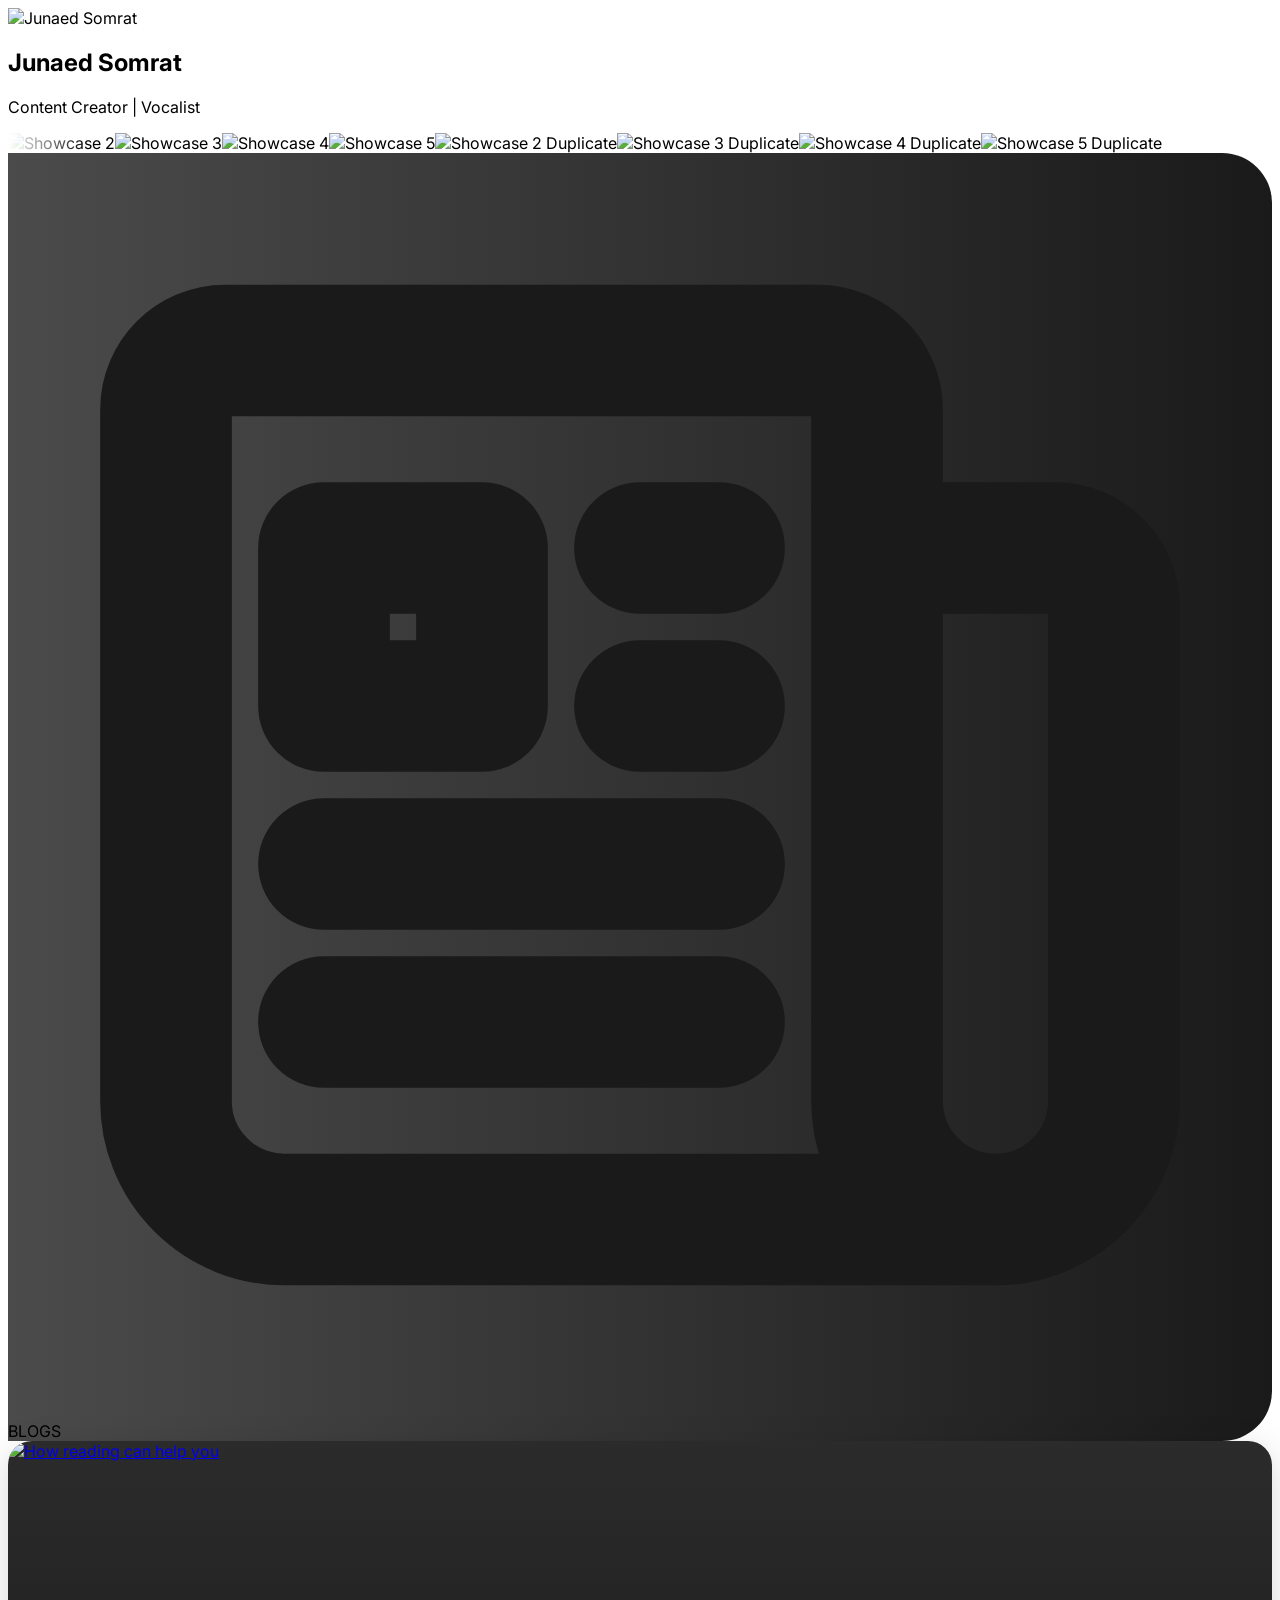
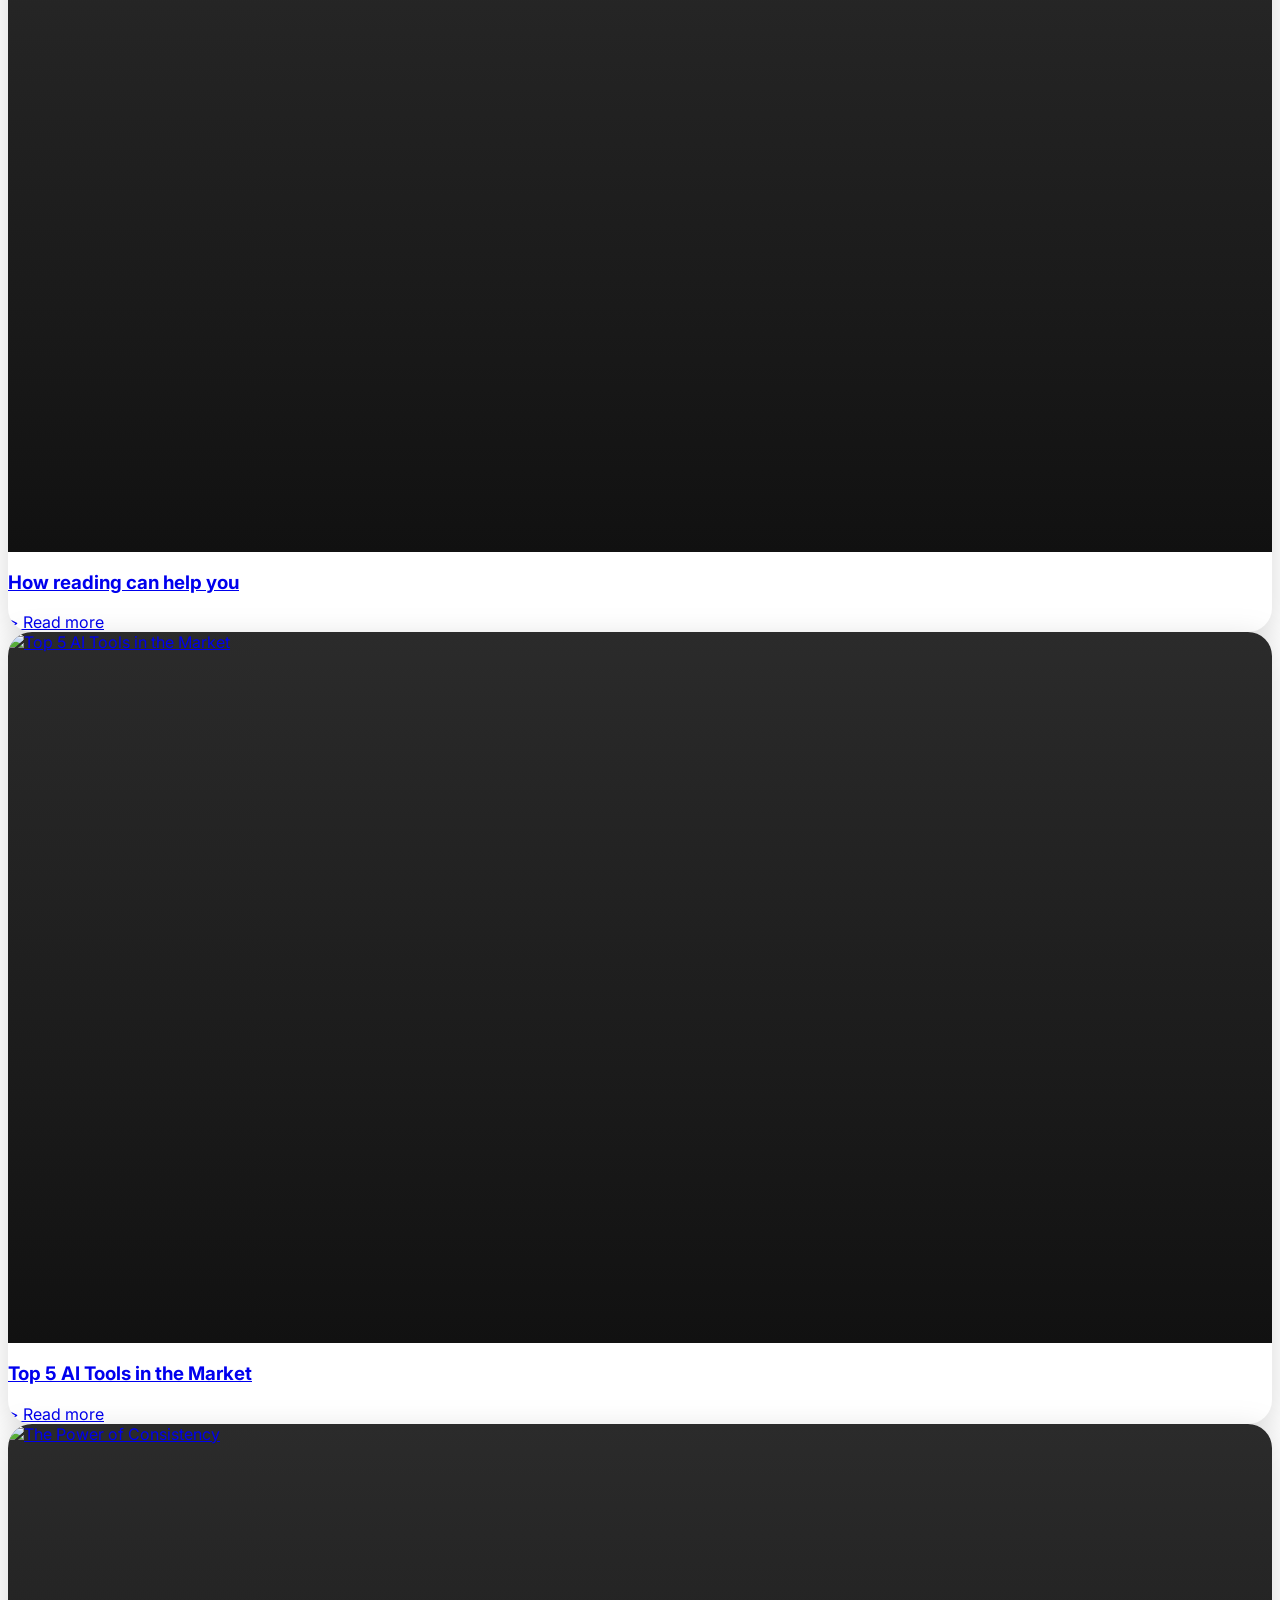
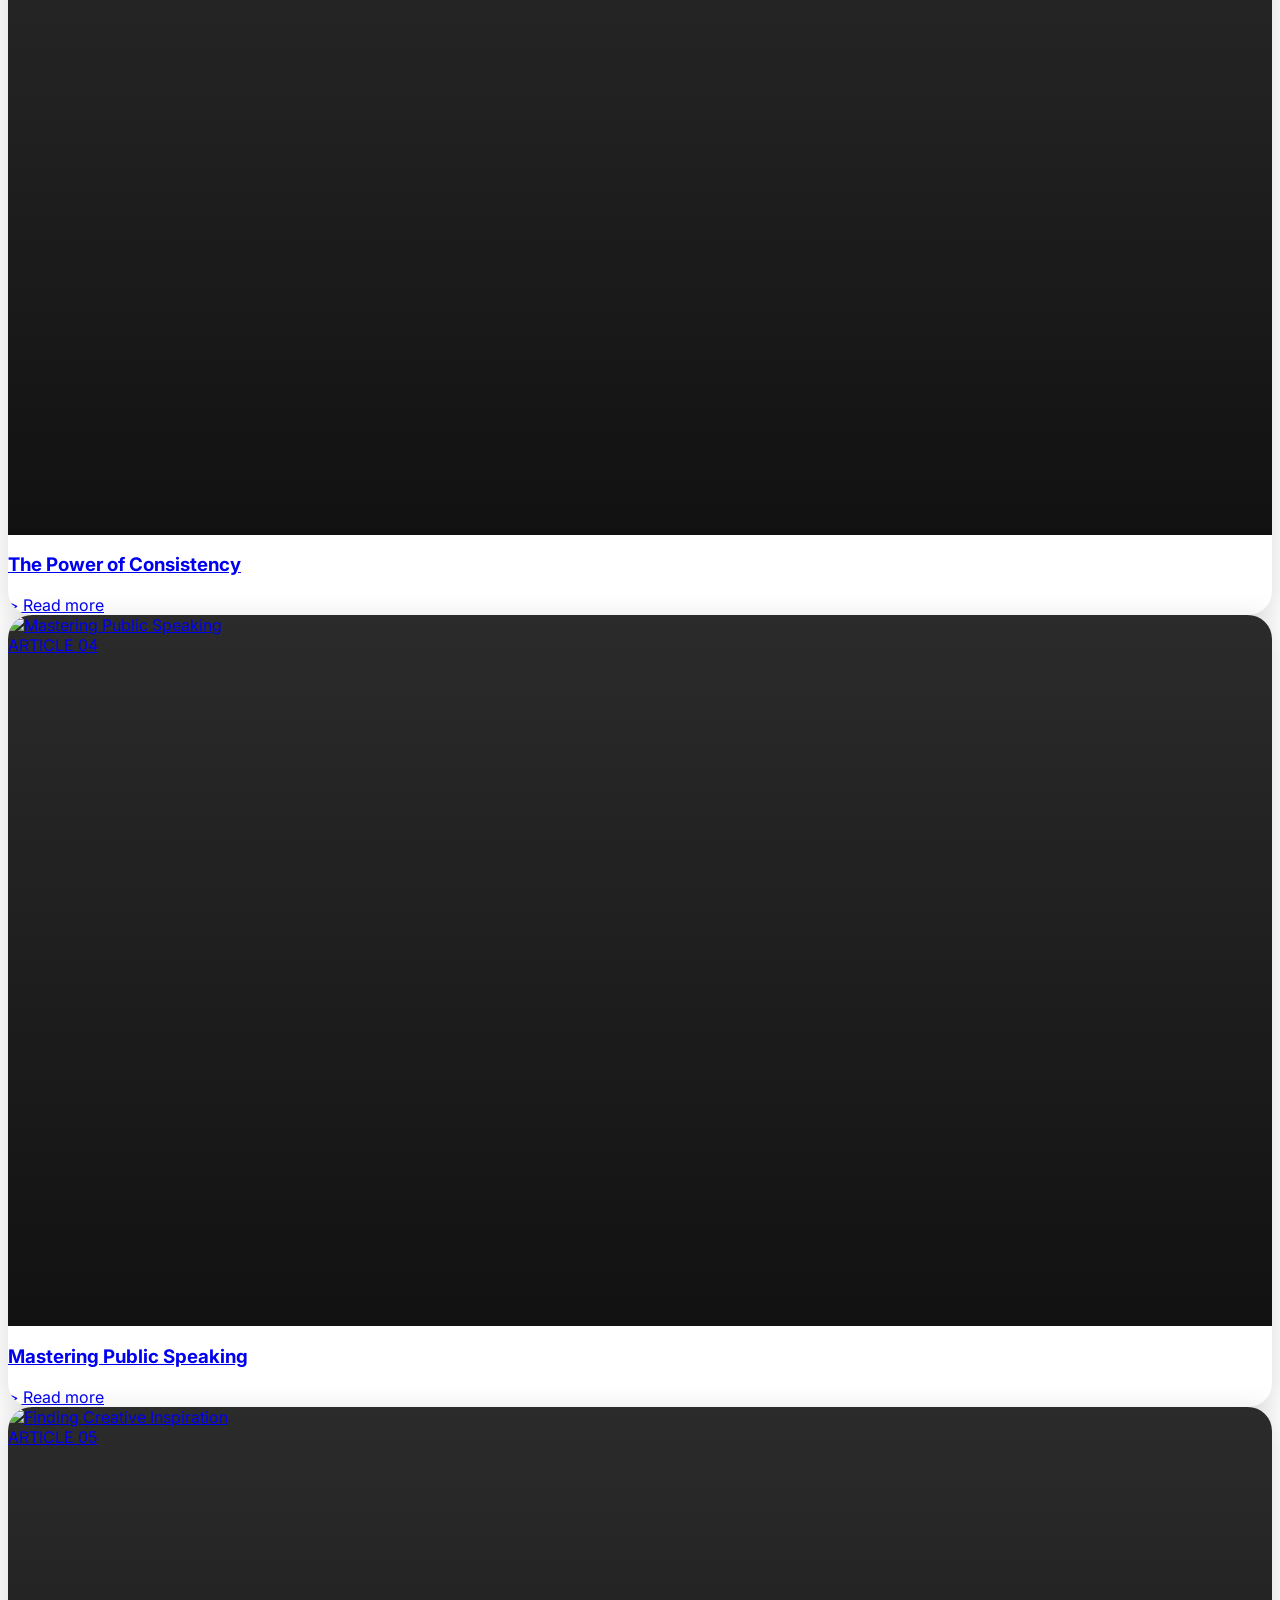
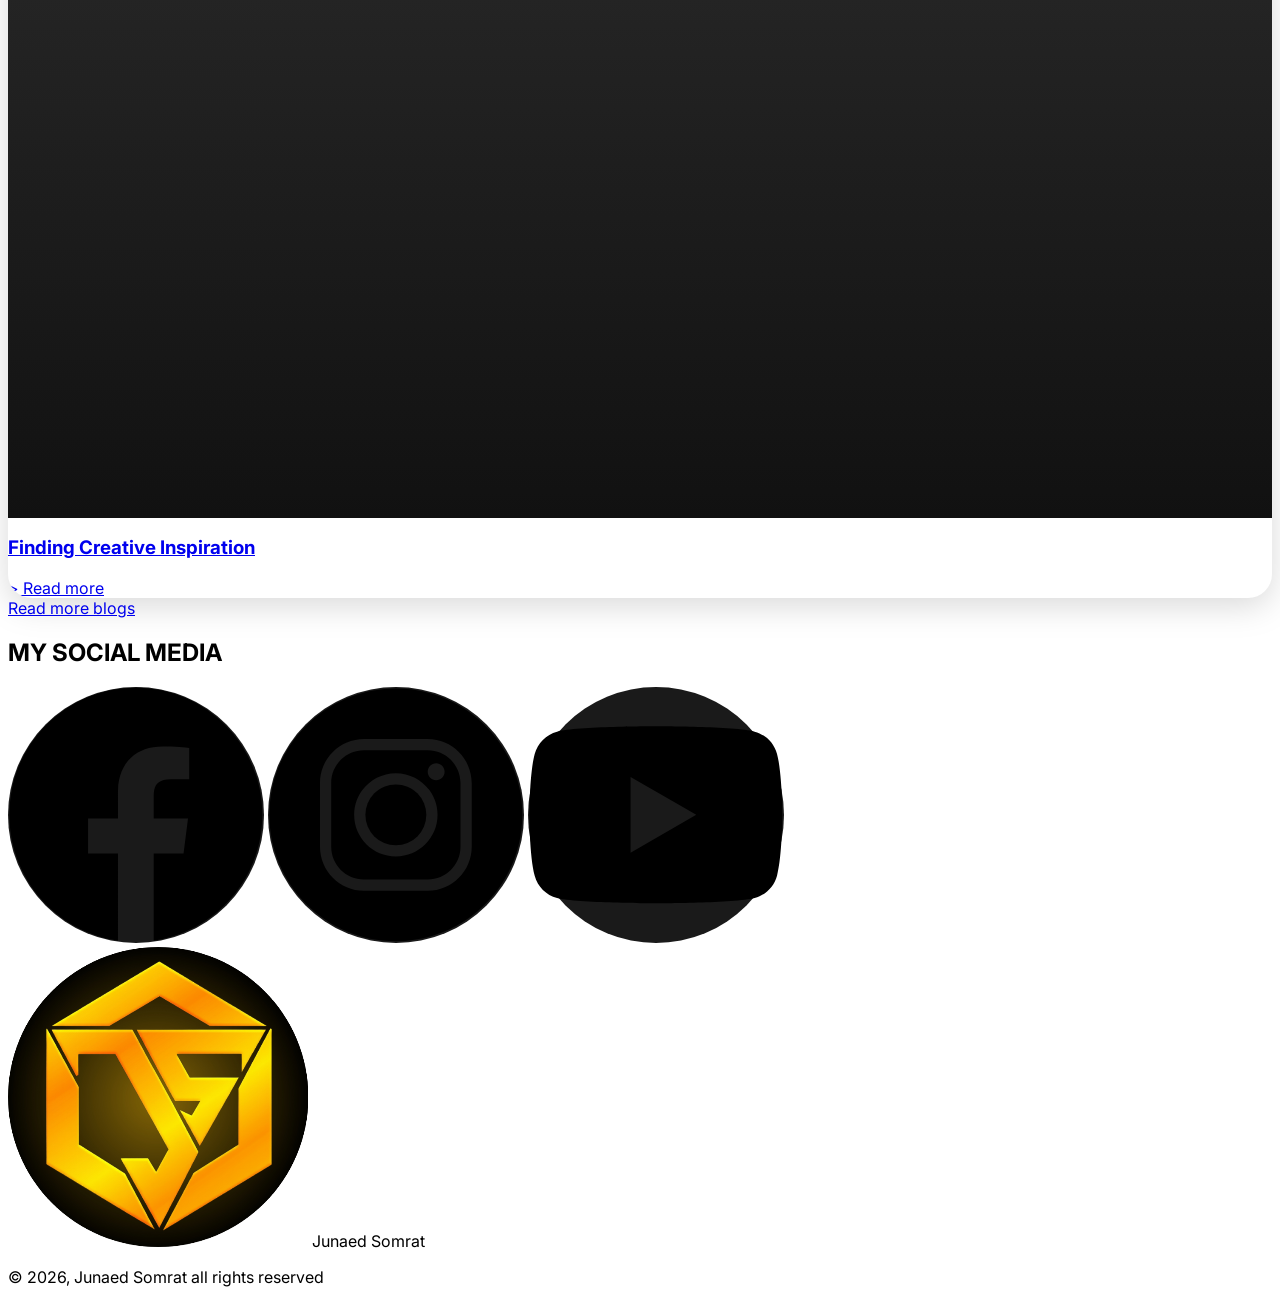
==== index.html @ f5e3a72b "Update index.html" ====
<!DOCTYPE html>
<html lang="en">
<head>
    <meta charset="UTF-8">
    <meta name="viewport" content="width=device-width, initial-scale=1.0">
    
    <!-- SEO and Google Indexing Tags -->
    <title>Junaed Somrat | Content Creator</title>
    <meta name="description" content="Junaed Somrat is a Bangladeshi content creator who creates content and also write books.">
    <meta name="keywords" content="Junaed Somrat, Junaed, Somrat, Content Creator, Vocalist, Bangladeshi Writer, Books, Junaed Somrat Official">
    <meta name="author" content="Junaed Somrat">
    <meta name="robots" content="index, follow">
    <link rel="canonical" href="https://junaedsomrat.github.io/">

    <!-- Open Graph / Facebook -->
    <meta property="og:type" content="website">
    <meta property="og:url" content="https://junaedsomrat.github.io/">
    <meta property="og:title" content="Junaed Somrat | Content Creator">
    <meta property="og:description" content="Official website of Junaed Somrat">
    <meta property="og:image" content="https://junaedsomrat.github.io/assets/image_01.png">

    <!-- Twitter -->
    <meta property="twitter:card" content="summary_large_image">
    <meta property="twitter:url" content="https://junaedsomrat.github.io/">
    <meta property="twitter:title" content="Junaed Somrat | Content Creator">
    <meta property="twitter:description" content="Official website of Junaed Somrat">
    <meta property="twitter:image" content="https://junaedsomrat.github.io/assets/image_01.png">

    <!-- Website Favicon -->
    <link rel="icon" type="image/png" href="https://junaedsomrat.github.io/assets/favicon.png">

    <!-- Google Fonts (Inter) -->
    <link rel="preconnect" href="https://fonts.googleapis.com">
    <link rel="preconnect" href="https://fonts.gstatic.com" crossorigin>
    <link href="https://fonts.googleapis.com/css2?family=Inter:wght@400;500;600;700;800&display=swap" rel="stylesheet">

    <!-- Tailwind CSS for modern structure and layout utilities -->
    <script src="https://cdn.tailwindcss.com"></script>
    
    <script>
        tailwind.config = {
            theme: {
                extend: {
                    fontFamily: {
                        sans: ['Inter', 'sans-serif'],
                    },
                }
            }
        }
    </script>

    <style>
        /* Custom Styles to match exact visual layout */
        body {
            font-family: 'Inter', sans-serif;
            background-color: #ffffff;
            color: #000000;
            overflow-x: hidden;
            -webkit-tap-highlight-color: transparent;
        }

        /* Continuous Horizontal Auto-Scroll (no controls, touch-disabled) */
        .marquee-container {
            position: relative;
            width: 100%;
            overflow: hidden;
            pointer-events: none; /* Prevents interaction, hover, touch, or drag interruption */
        }

        /* Opacity gradient mask on both sides matching image 1 */
        .marquee-container::before,
        .marquee-container::after {
            content: "";
            position: absolute;
            top: 0;
            width: 80px;
            height: 100%;
            z-index: 10;
        }
        .marquee-container::before {
            left: 0;
            background: linear-gradient(to right, rgba(255, 255, 255, 1) 0%, rgba(255, 255, 255, 0) 100%);
        }
        .marquee-container::after {
            right: 0;
            background: linear-gradient(to left, rgba(255, 255, 255, 1) 0%, rgba(255, 255, 255, 0) 100%);
        }

        .marquee-track {
            display: flex;
            width: max-content;
            animation: scrollMarquee 20s linear infinite;
        }

        @keyframes scrollMarquee {
            0% {
                transform: translateX(0);
            }
            100% {
                transform: translateX(-50%);
            }
        }

        /* Specific design match for Blog Headers with black-to-gray horizontal gradient rounded badge */
        .blog-header-badge {
            background: linear-gradient(90deg, #4b4b4b 0%, #1a1a1a 100%);
            border-top-right-radius: 50px;
            border-bottom-right-radius: 50px;
        }

        /* Blog list elements fade-in visual on scroll class */
        .reveal {
            opacity: 0;
            transform: translateY(30px);
            transition: opacity 0.8s ease, transform 0.8s ease;
        }
        .reveal.active {
            opacity: 1;
            transform: translateY(0);
        }

        /* Left slide-in with NO FADE for the blog heading section */
        .slide-left {
            transform: translateX(-150px);
            transition: transform 0.8s cubic-bezier(0.16, 1, 0.3, 1);
        }
        .slide-left.active {
            transform: translateX(0);
        }

        /* Custom Card Drop Shadows to match exactly with Screenshot 2 */
        .blog-card {
            filter: drop-shadow(0px 8px 16px rgba(0, 0, 0, 0.15));
            border-radius: 24px;
            overflow: hidden;
            background-color: #ffffff;
            transition: transform 0.3s ease;
        }
        .blog-card:hover {
            transform: translateY(-4px);
        }

        .blog-thumbnail-wrapper {
            aspect-ratio: 16/9;
            background: linear-gradient(180deg, #2b2b2b 0%, #111111 100%);
            position: relative;
            overflow: hidden;
        }

        /* Social Media Icons Styling as shown in Screenshot 3 */
        .social-btn {
            display: inline-flex;
            align-items: center;
            justify-content: center;
            background-color: #1a1a1a;
            border-radius: 50%;
            transition: transform 0.2s ease, background-color 0.2s ease;
        }
        .social-btn:hover {
            transform: scale(1.08);
            background-color: #000000;
        }
    </style>
</head>
<body class="flex flex-col min-h-screen">

    <!-- Profile and Header Hero Area -->
    <main class="flex-grow">
        <section class="flex flex-col items-center justify-center pt-16 pb-10 text-center px-4">
            <!-- Profile Image (IMAGE 1) -->
            <div class="w-48 h-48 rounded-full overflow-hidden border-0 shadow-lg mb-6 bg-[#000000] flex items-center justify-center">
                <img src="https://raw.githubusercontent.com/junaedsomrat/junaedsomrat.github.io/refs/heads/main/assets/image_1.png" alt="Junaed Somrat" class="w-full h-full object-cover">
            </div>

            <!-- Profile Info -->
            <h1 class="text-4xl font-extrabold tracking-tight text-black mb-1">
                Junaed Somrat
            </h1>
            <p class="text-base text-gray-700 font-medium">
                Content Creator <span class="text-gray-400 mx-1">|</span> Vocalist
            </p>
        </section>

        <!-- Endless Auto-Scrolling Carousel of Showcase Images (IMAGE 2, 3, 4, 5) -->
        <section class="w-full py-8 overflow-hidden">
            <div class="marquee-container">
                <div class="marquee-track space-x-4 pr-4">
                    <!-- Original Set (1:1 aspect ratio square containers with rounded corners) -->
                    <div class="w-44 h-44 rounded-[28px] overflow-hidden flex-shrink-0 bg-neutral-900 shadow-md">
                        <img src="https://junaedsomrat.github.io/assets/image_02.png" alt="Showcase 2" class="w-full h-full object-cover">
                    </div>
                    <div class="w-44 h-44 rounded-[28px] overflow-hidden flex-shrink-0 bg-neutral-900 shadow-md">
                        <img src="https://junaedsomrat.github.io/assets/image_03.png" alt="Showcase 3" class="w-full h-full object-cover">
                    </div>
                    <div class="w-44 h-44 rounded-[28px] overflow-hidden flex-shrink-0 bg-neutral-900 shadow-md">
                        <img src="https://junaedsomrat.github.io/assets/image_04.png" alt="Showcase 4" class="w-full h-full object-cover">
                    </div>
                    <div class="w-44 h-44 rounded-[28px] overflow-hidden flex-shrink-0 bg-neutral-900 shadow-md">
                        <img src="https://junaedsomrat.github.io/assets/image_05.png" alt="Showcase 5" class="w-full h-full object-cover">
                    </div>

                    <!-- Duplicated Set for infinite continuous wrap effect -->
                    <div class="w-44 h-44 rounded-[28px] overflow-hidden flex-shrink-0 bg-neutral-900 shadow-md">
                        <img src="https://junaedsomrat.github.io/assets/image_02.png" alt="Showcase 2 Duplicate" class="w-full h-full object-cover">
                    </div>
                    <div class="w-44 h-44 rounded-[28px] overflow-hidden flex-shrink-0 bg-neutral-900 shadow-md">
                        <img src="https://junaedsomrat.github.io/assets/image_03.png" alt="Showcase 3 Duplicate" class="w-full h-full object-cover">
                    </div>
                    <div class="w-44 h-44 rounded-[28px] overflow-hidden flex-shrink-0 bg-neutral-900 shadow-md">
                        <img src="https://junaedsomrat.github.io/assets/image_04.png" alt="Showcase 4 Duplicate" class="w-full h-full object-cover">
                    </div>
                    <div class="w-44 h-44 rounded-[28px] overflow-hidden flex-shrink-0 bg-neutral-900 shadow-md">
                        <img src="https://junaedsomrat.github.io/assets/image_05.png" alt="Showcase 5 Duplicate" class="w-full h-full object-cover">
                    </div>
                </div>
            </div>
        </section>

        <!-- Blogs Section -->
        <section class="max-w-xl mx-auto px-4 pt-10 pb-16">
            <!-- Blog Title Badge - Sliding in from Left (No Fade) -->
            <div id="blog-header" class="slide-left mb-8 flex items-center justify-start w-full">
                <div class="blog-header-badge pl-6 pr-10 py-3 flex items-center space-x-3 text-white shadow-md">
                    <!-- Icon placeholder in white background matching Screenshot 2 design -->
                    <div class="w-8 h-8 rounded bg-white flex items-center justify-center p-1.5 shadow-inner">
                        <svg xmlns="http://www.w3.org/2000/svg" fill="none" viewBox="0 0 24 24" stroke-width="2.5" stroke="#1a1a1a" class="w-5 h-5">
                            <path stroke-linecap="round" stroke-linejoin="round" d="M12 7.5h1.5m-1.5 3h1.5m-7.5 3h7.5m-7.5 3h7.5m3-9h3.375c.621 0 1.125.504 1.125 1.125V18a2.25 2.25 0 0 1-2.25 2.25M16.5 7.5V18a2.25 2.25 0 0 0 2.25 2.25M16.5 7.5V4.875c0-.621-.504-1.125-1.125-1.125H4.125C3.504 3.75 3 4.254 3 4.875V18a2.25 2.25 0 0 0 2.25 2.25h13.5M6 7.5h3v3H6v-3Z" />
                        </svg>
                    </div>
                    <span class="text-xl font-bold tracking-wider">BLOGS</span>
                </div>
            </div>

            <!-- Blog Post Listings (5 Blogs total loaded, fade-in animation) -->
            <div class="space-y-6">
                <!-- Blog 1 -->
                <article class="reveal blog-card">
                    <a href="/#" class="block group">
                        <div class="blog-thumbnail-wrapper">
                            <img src="https://junaedsomrat.github.io/assets/blog_1.png" alt="How reading can help you" class="w-full h-full object-cover transition-transform duration-500 group-hover:scale-105">
                        </div>
                        <div class="p-5 border-t border-gray-100">
                            <h3 class="text-lg font-bold text-gray-900 group-hover:text-neutral-700 transition-colors mb-1">
                                How reading can help you
                            </h3>
                            <span class="text-sm font-medium text-gray-500 inline-flex items-center">
                                &gt; Read more
                            </span>
                        </div>
                    </a>
                </article>

                <!-- Blog 2 -->
                <article class="reveal blog-card">
                    <a href="/#" class="block group">
                        <div class="blog-thumbnail-wrapper">
                            <img src="https://junaedsomrat.github.io/assets/blog_2.png" alt="Top 5 AI Tools in the Market" class="w-full h-full object-cover transition-transform duration-500 group-hover:scale-105">
                        </div>
                        <div class="p-5 border-t border-gray-100">
                            <h3 class="text-lg font-bold text-gray-900 group-hover:text-neutral-700 transition-colors mb-1">
                                Top 5 AI Tools in the Market
                            </h3>
                            <span class="text-sm font-medium text-gray-500 inline-flex items-center">
                                &gt; Read more
                            </span>
                        </div>
                    </a>
                </article>

                <!-- Blog 3 -->
                <article class="reveal blog-card">
                    <a href="/#" class="block group">
                        <div class="blog-thumbnail-wrapper">
                            <img src="https://junaedsomrat.github.io/assets/blog_3.png" alt="The Power of Consistency" class="w-full h-full object-cover transition-transform duration-500 group-hover:scale-105">
                        </div>
                        <div class="p-5 border-t border-gray-100">
                            <h3 class="text-lg font-bold text-gray-900 group-hover:text-neutral-700 transition-colors mb-1">
                                The Power of Consistency
                            </h3>
                            <span class="text-sm font-medium text-gray-500 inline-flex items-center">
                                &gt; Read more
                            </span>
                        </div>
                    </a>
                </article>

                <!-- Blog 4 -->
                <article class="reveal blog-card">
                    <a href="/#" class="block group">
                        <div class="blog-thumbnail-wrapper flex items-center justify-center bg-zinc-950">
                            <!-- Premium Fallback / Default Blog Image placeholder matching styles -->
                            <img src="https://junaedsomrat.github.io/assets/blog_2.png" alt="Mastering Public Speaking" class="w-full h-full object-cover opacity-60 transition-transform duration-500 group-hover:scale-105">
                            <div class="absolute inset-0 bg-black/40 flex items-center justify-center">
                                <span class="text-white/90 text-sm font-bold tracking-widest px-4 py-2 border border-white/20 rounded">ARTICLE 04</span>
                            </div>
                        </div>
                        <div class="p-5 border-t border-gray-100">
                            <h3 class="text-lg font-bold text-gray-900 group-hover:text-neutral-700 transition-colors mb-1">
                                Mastering Public Speaking
                            </h3>
                            <span class="text-sm font-medium text-gray-500 inline-flex items-center">
                                &gt; Read more
                            </span>
                        </div>
                    </a>
                </article>

                <!-- Blog 5 -->
                <article class="reveal blog-card">
                    <a href="/#" class="block group">
                        <div class="blog-thumbnail-wrapper flex items-center justify-center bg-zinc-950">
                            <!-- Premium Fallback / Default Blog Image placeholder matching styles -->
                            <img src="https://junaedsomrat.github.io/assets/blog_1.png" alt="Finding Creative Inspiration" class="w-full h-full object-cover opacity-60 transition-transform duration-500 group-hover:scale-105">
                            <div class="absolute inset-0 bg-black/40 flex items-center justify-center">
                                <span class="text-white/90 text-sm font-bold tracking-widest px-4 py-2 border border-white/20 rounded">ARTICLE 05</span>
                            </div>
                        </div>
                        <div class="p-5 border-t border-gray-100">
                            <h3 class="text-lg font-bold text-gray-900 group-hover:text-neutral-700 transition-colors mb-1">
                                Finding Creative Inspiration
                            </h3>
                            <span class="text-sm font-medium text-gray-500 inline-flex items-center">
                                &gt; Read more
                            </span>
                        </div>
                    </a>
                </article>
            </div>

            <!-- Read More Blogs Button -->
            <div class="reveal mt-12 flex justify-center">
                <a href="/blogs" class="inline-flex items-center px-8 py-3.5 border border-black text-black font-semibold text-sm tracking-wide rounded-full hover:bg-black hover:text-white transition-all duration-300 transform active:scale-95 shadow-sm">
                    Read more blogs
                </a>
            </div>
        </section>

        <!-- Social Media Section (As Layout in Screenshot 3) -->
        <section class="reveal max-w-xl mx-auto px-4 pt-4 pb-20 text-center">
            <h2 class="text-xl font-extrabold tracking-widest text-black mb-10">
                MY SOCIAL MEDIA
            </h2>
            
            <!-- Unique offset bubble arrangement matching Screenshot 3 styling -->
            <div class="relative w-72 h-72 mx-auto flex items-center justify-center mb-6">
                <!-- Facebook Icon Bubble (Largest, top right) -->
                <a href="https://m.facebook.com/JunaedSomrat" target="_blank" rel="noopener" class="social-btn w-32 h-32 absolute top-0 right-2 shadow-lg" aria-label="Facebook">
                    <img src="https://junaedsomrat.github.io/assets/facebook.svg" alt="Facebook" class="w-14 h-14 filter invert" onerror="this.style.display='none'; this.nextElementSibling.style.display='block';">
                    <!-- Backup SVG Icon -->
                    <svg class="hidden w-14 h-14 fill-white" viewBox="0 0 24 24"><path d="M9 8H7v3h2v9h3v-9h2.72l.41-3H12V6.44C12 5.59 12.23 5 13.43 5H15V2h-2.58C10.14 2 8.5 3.32 8.5 5.89V8H7v3h1.5v9h3v-9h2.72l.41-3H12V6.44C12 5.59 12.23 5 13.43 5H15V2h-2.58C10.14 2 8.5 3.32 8.5 5.89V8H9z"/></svg>
                </a>

                <!-- Instagram Icon Bubble (Medium, left middle) -->
                <a href="https://m.instagram.com/Junaed_Somrat" target="_blank" rel="noopener" class="social-btn w-24 h-24 absolute left-0 top-16 shadow-lg" aria-label="Instagram">
                    <img src="https://junaedsomrat.github.io/assets/instagram.svg" alt="Instagram" class="w-10 h-10 filter invert" onerror="this.style.display='none'; this.nextElementSibling.style.display='block';">
                    <!-- Backup SVG Icon -->
                    <svg class="hidden w-10 h-10 stroke-white fill-none stroke-[1.5]" viewBox="0 0 24 24" stroke-linecap="round" stroke-linejoin="round"><rect x="2" y="2" width="20" height="20" rx="5" ry="5"></rect><path d="M16 11.37A4 4 0 1 1 12.63 8 4 4 0 0 1 16 11.37z"></path><line x1="17.5" y1="6.5" x2="17.51" y2="6.5"></line></svg>
                </a>

                <!-- YouTube Icon Bubble (Small, bottom middle) -->
                <a href="https://m.youtube.com/@JunaedSomrat" target="_blank" rel="noopener" class="social-btn w-20 h-20 absolute bottom-0 left-1/3 -ml-4 shadow-lg" aria-label="YouTube">
                    <img src="https://junaedsomrat.github.io/assets/youtube.svg" alt="YouTube" class="w-9 h-9 filter invert" onerror="this.style.display='none'; this.nextElementSibling.style.display='block';">
                    <!-- Backup SVG Icon -->
                    <svg class="hidden w-9 h-9 fill-white" viewBox="0 0 24 24"><path d="M23.498 6.163a3.003 3.003 0 0 0-2.11-2.11C19.517 3.545 12 3.545 12 3.545s-7.517 0-9.388.507a3.003 3.003 0 0 0-2.11 2.11C0 8.033 0 12 0 12s0 3.967.502 5.837a3.003 3.003 0 0 0 2.11 2.11c1.871.507 9.388.507 9.388.507s7.517 0 9.388-.507a3.003 3.003 0 0 0 2.11-2.11C24 15.967 24 12 24 12s0-3.967-.502-5.837zM9.545 15.568V8.432L15.818 12l-6.273 3.568z"/></svg>
                </a>
            </div>
        </section>
    </main>

    <!-- Footer Area (Design matching footer layout of Screenshot 3) -->
    <footer class="bg-[#f0f0f0] border-t border-gray-200 py-12 px-6 w-full">
        <div class="max-w-xl mx-auto flex flex-col items-start justify-center">
            <!-- Footer Favicon & Branding Logo Wrapper -->
            <div class="flex items-center space-x-3 mb-3">
                <img src="https://junaedsomrat.github.io/assets/favicon_footer.png" alt="Footer Logo" class="w-8 h-8 object-contain" onerror="this.src='https://junaedsomrat.github.io/assets/favicon.png'">
                <span class="text-xl font-bold tracking-tight text-black">Junaed Somrat</span>
            </div>
            
            <!-- Copyright Dynamic Statement (Automatic year generator) -->
            <p class="text-xs text-gray-500 font-medium">
                &copy; <span id="current-year">2026</span>, Junaed Somrat all rights reserved
            </p>
        </div>
    </footer>

    <!-- JavaScript for Animations and Copyright Year Updating -->
    <script>
        // Automatic Year Updater
        document.addEventListener("DOMContentLoaded", function() {
            const currentYear = new Date().getFullYear();
            const yearElement = document.getElementById("current-year");
            if (yearElement) {
                yearElement.textContent = currentYear;
            }

            // Scroll animations handler
            const reveals = document.querySelectorAll('.reveal');
            const blogHeader = document.getElementById('blog-header');

            function handleScrollAnimations() {
                const windowHeight = window.innerHeight;

                // Animate individual components
                reveals.forEach(reveal => {
                    const elementTop = reveal.getBoundingClientRect().top;
                    const elementVisible = 100; // Trigger threshold in px
                    if (elementTop < windowHeight - elementVisible) {
                        reveal.classList.add('active');
                    }
                });

                // Blog Badge left animation handler (without fade)
                if (blogHeader) {
                    const headerTop = blogHeader.getBoundingClientRect().top;
                    if (headerTop < windowHeight - 50) {
                        blogHeader.classList.add('active');
                    }
                }
            }

            // Attach scroll event and trigger immediately on load
            window.addEventListener('scroll', handleScrollAnimations);
            handleScrollAnimations(); // Trigger initial execution for elements already on screen
        });
    </script>
</body>
</html>
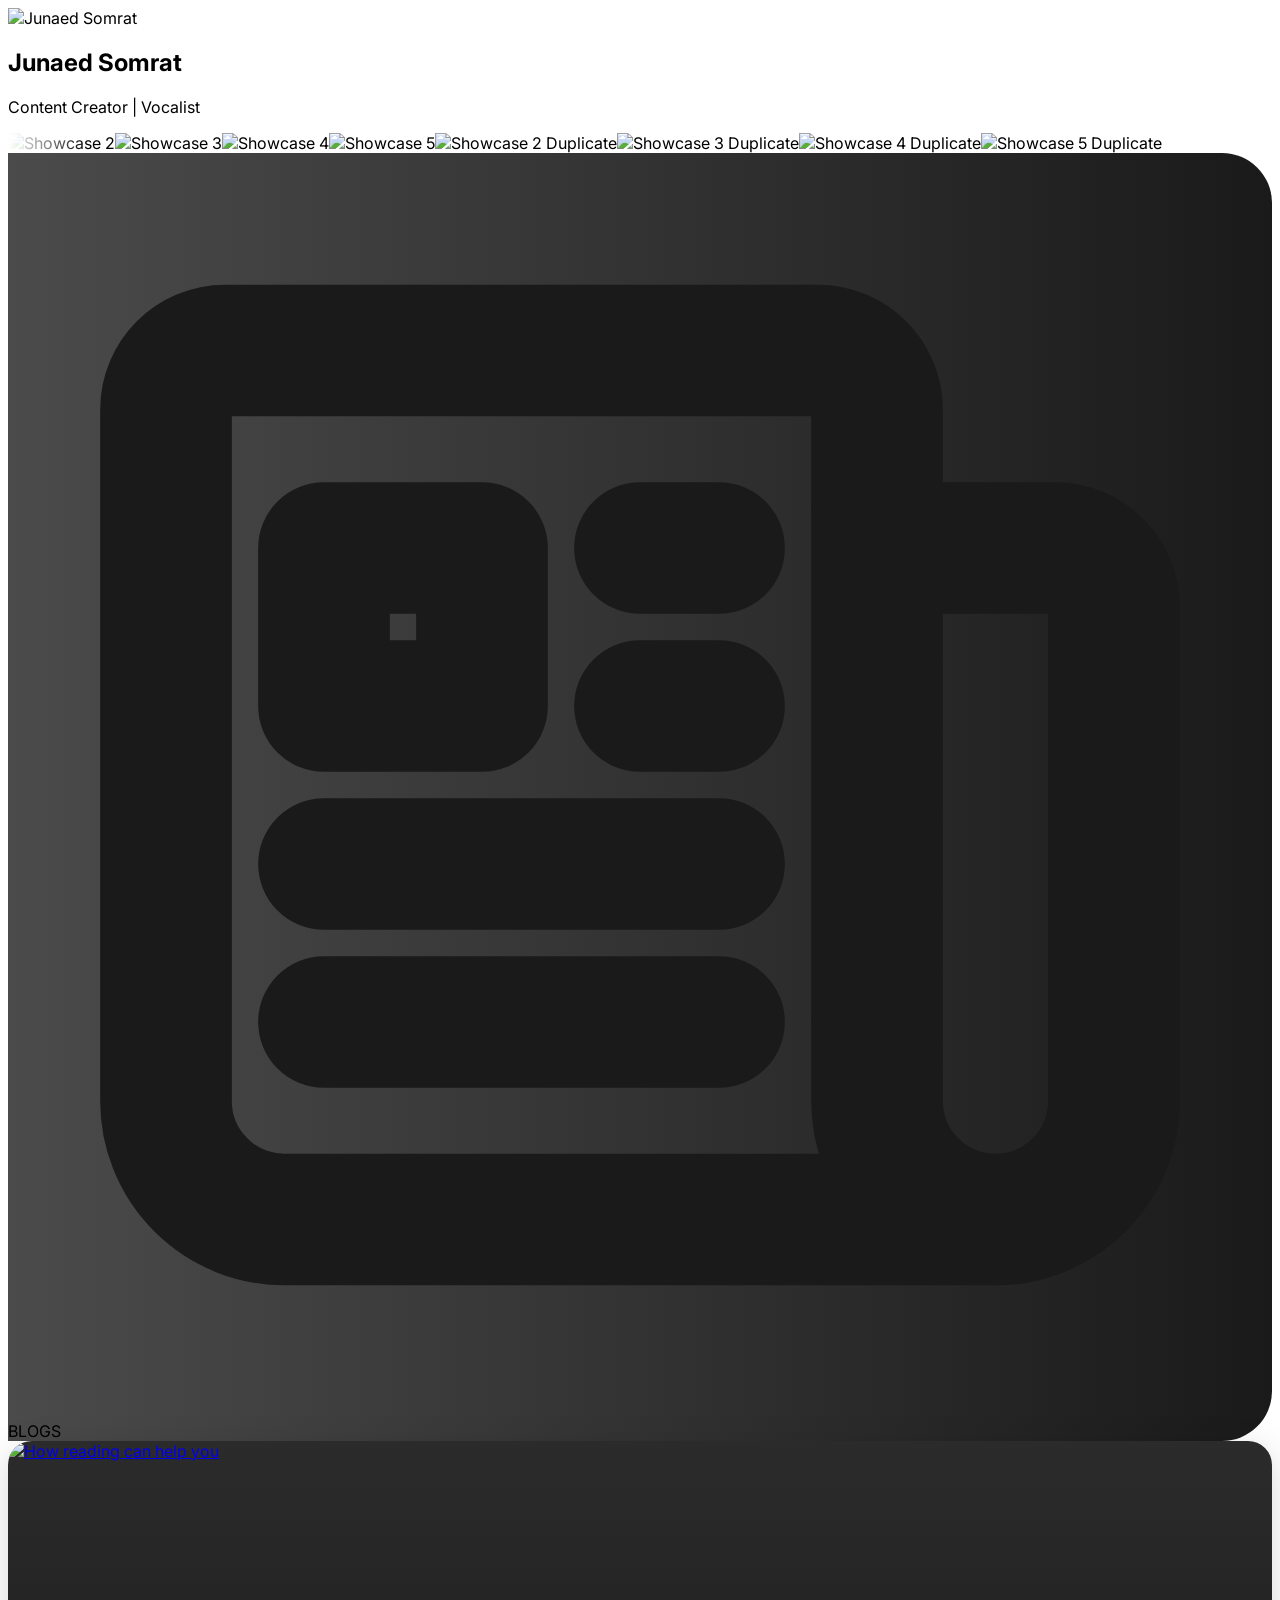
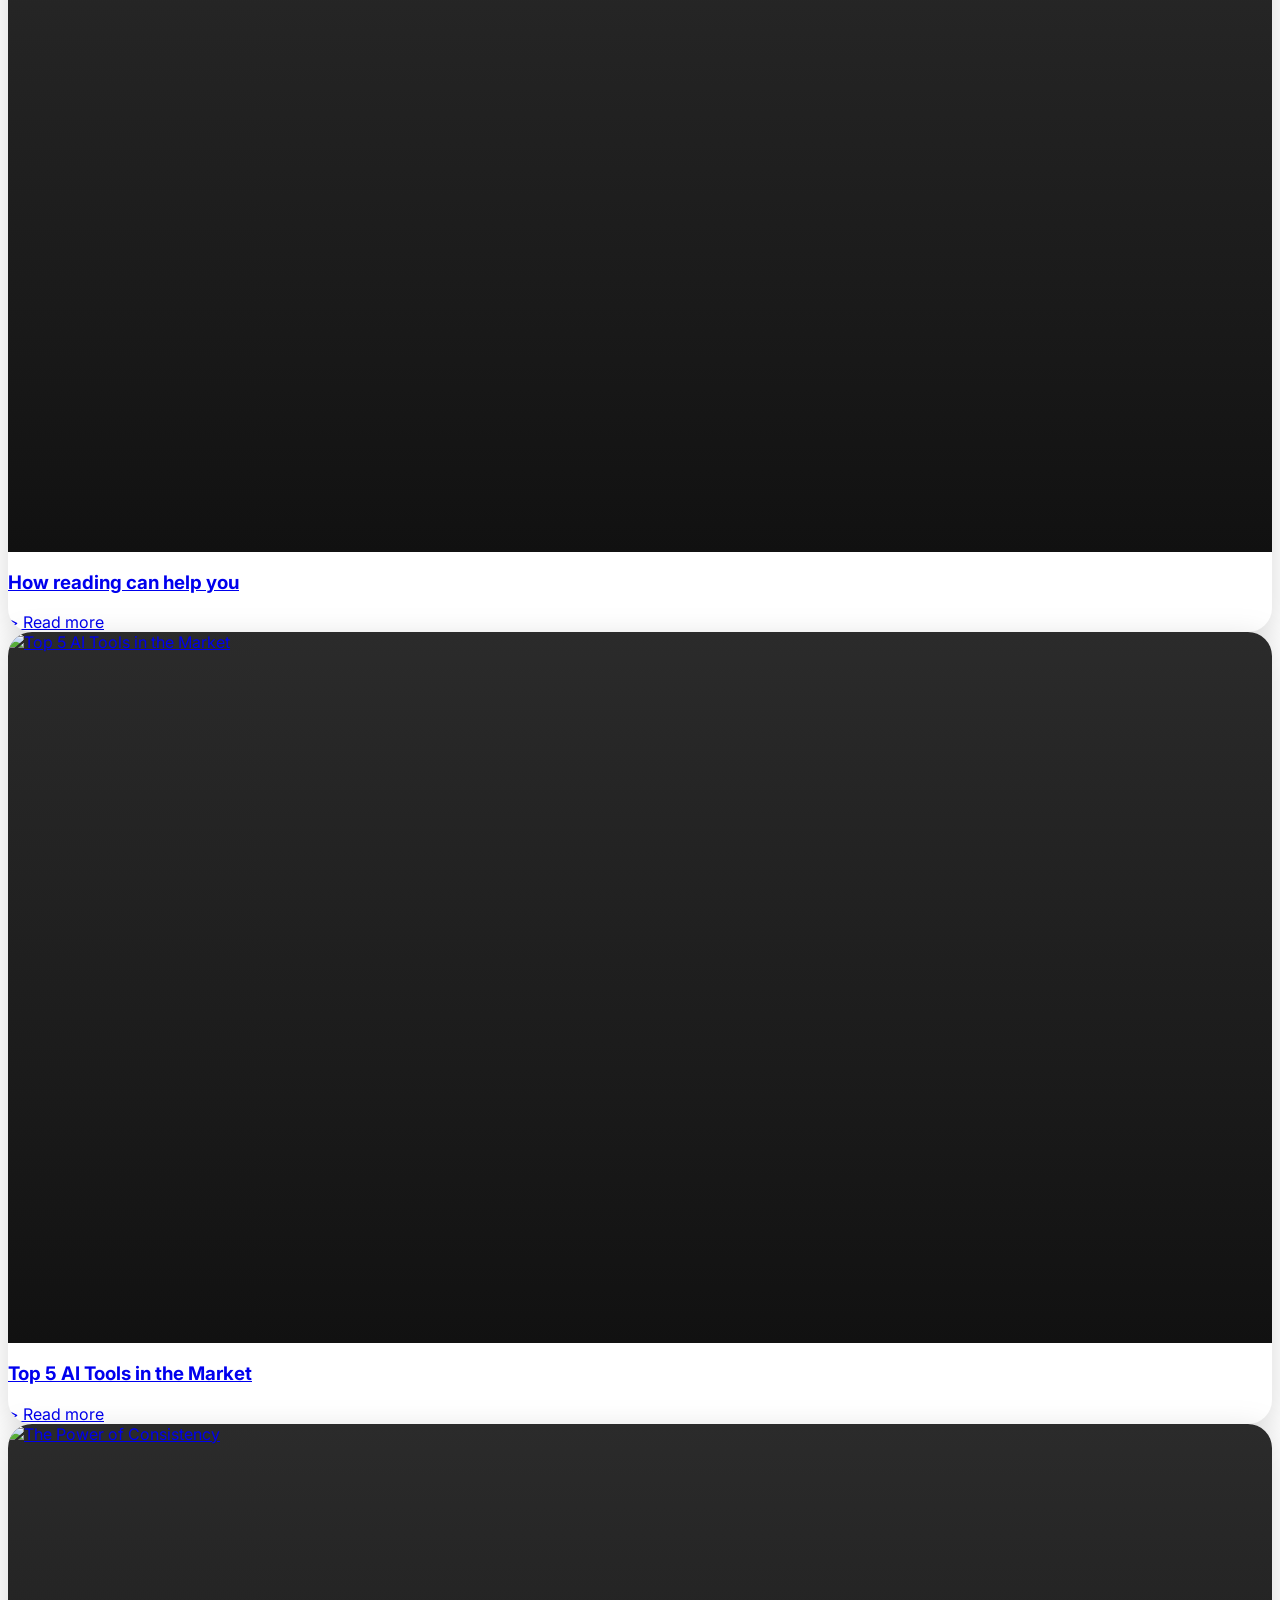
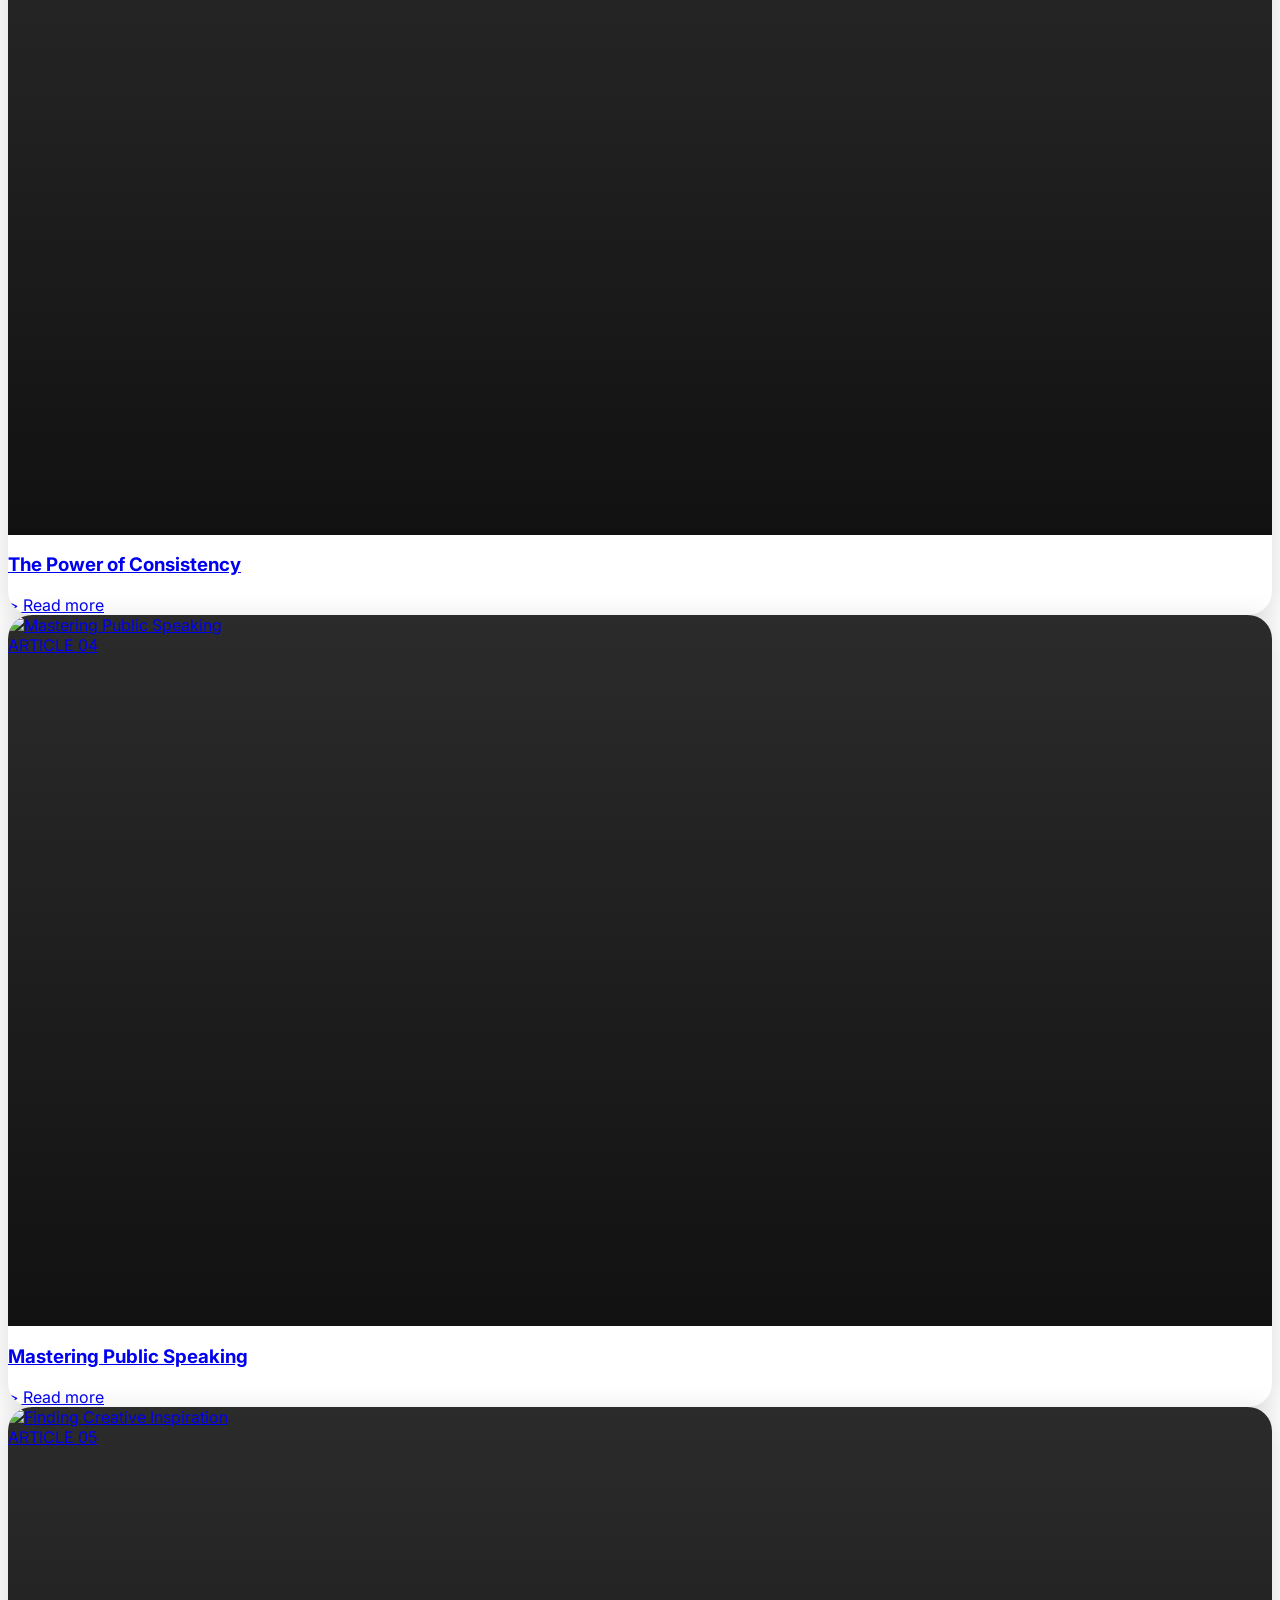
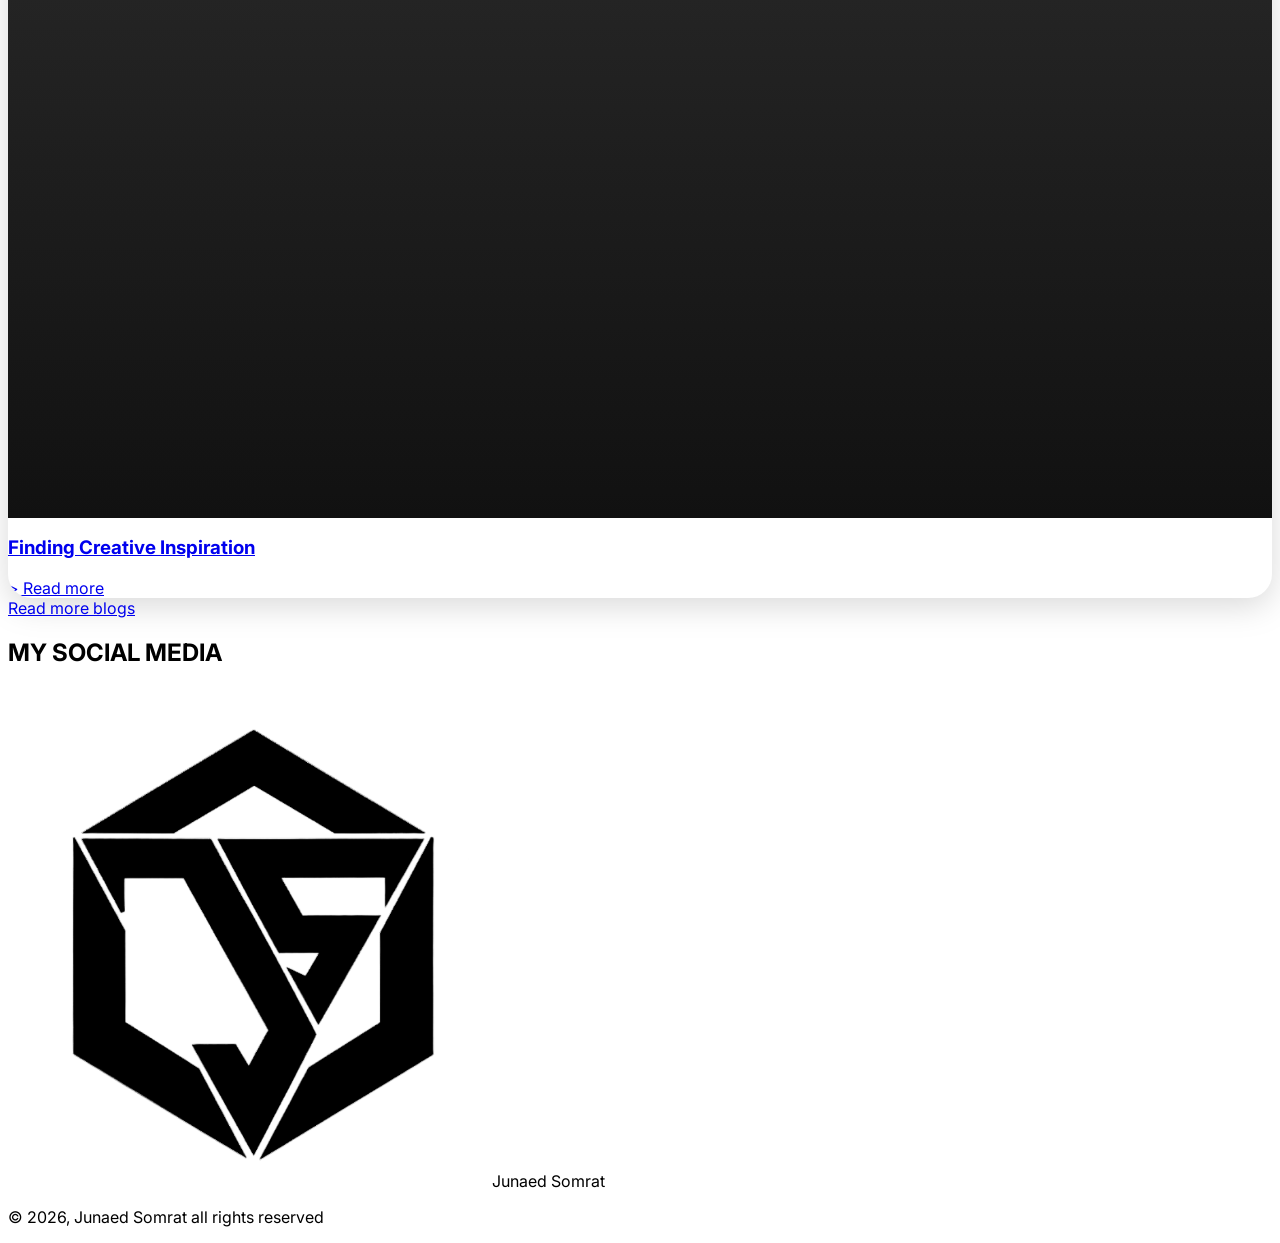
==== commit 1de1752a: "Add Google site verification meta tag" ====
--- a/index.html
+++ b/index.html
@@ -11,7 +11,7 @@
     <meta name="author" content="Junaed Somrat">
     <meta name="robots" content="index, follow">
     <link rel="canonical" href="https://junaedsomrat.github.io/">
-
+    <meta name="google-site-verification" content="H_rIJDUtDtSYCQ1I2PVT_ftE_WeaCxBWC3lVT_-0hZI" />
     <!-- Open Graph / Facebook -->
     <meta property="og:type" content="website">
     <meta property="og:url" content="https://junaedsomrat.github.io/">
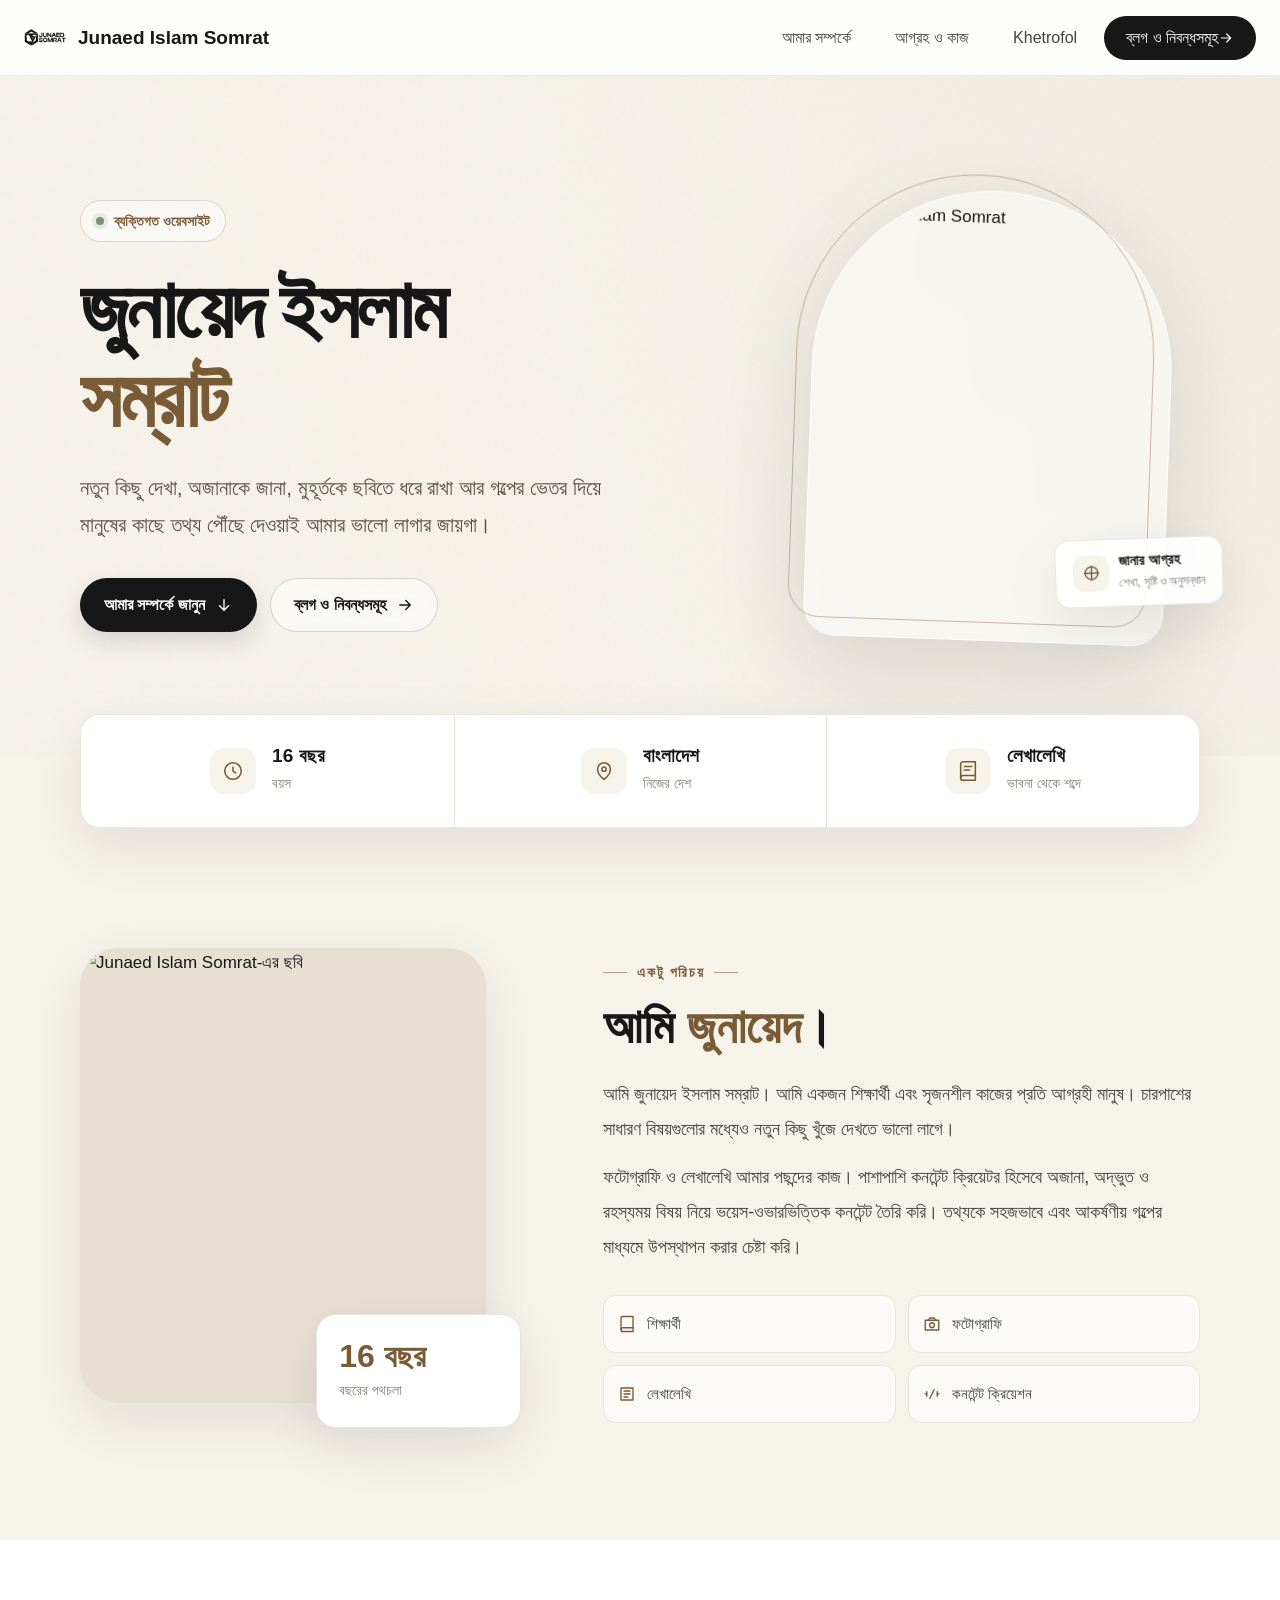
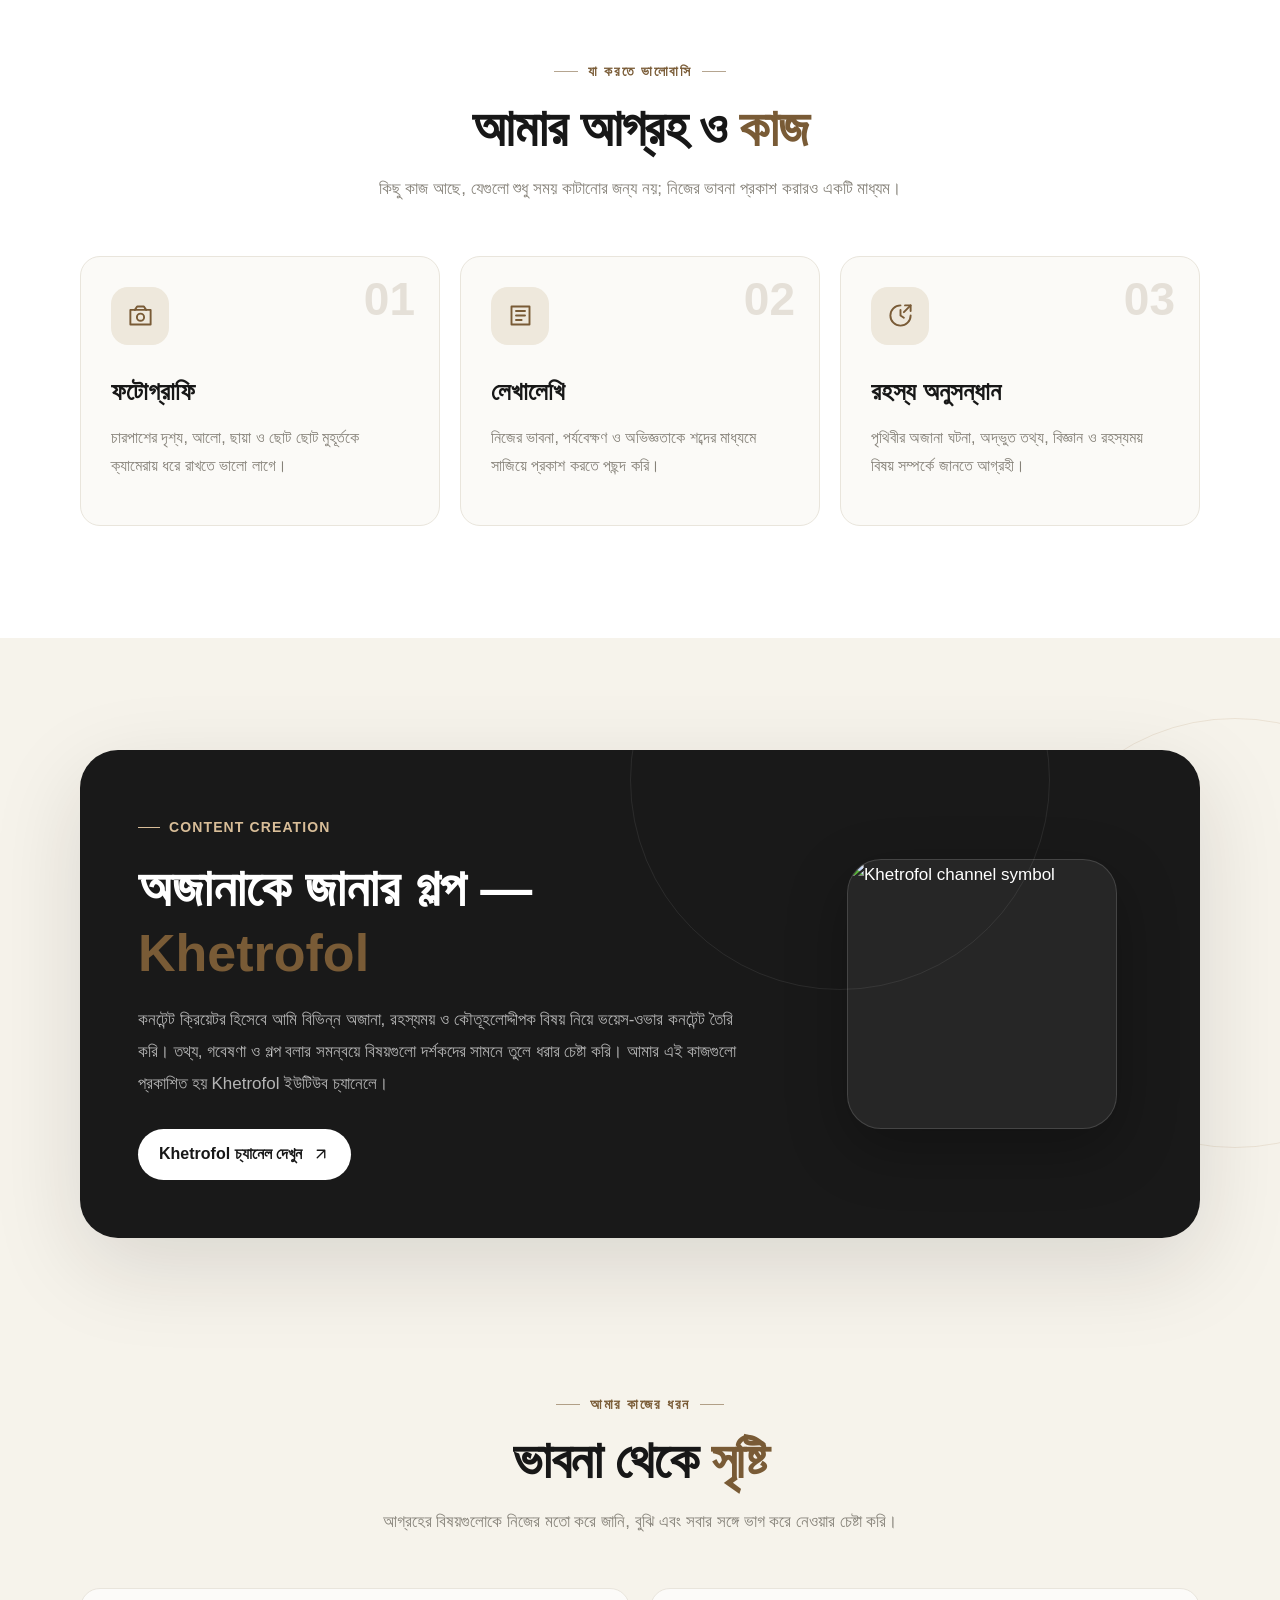
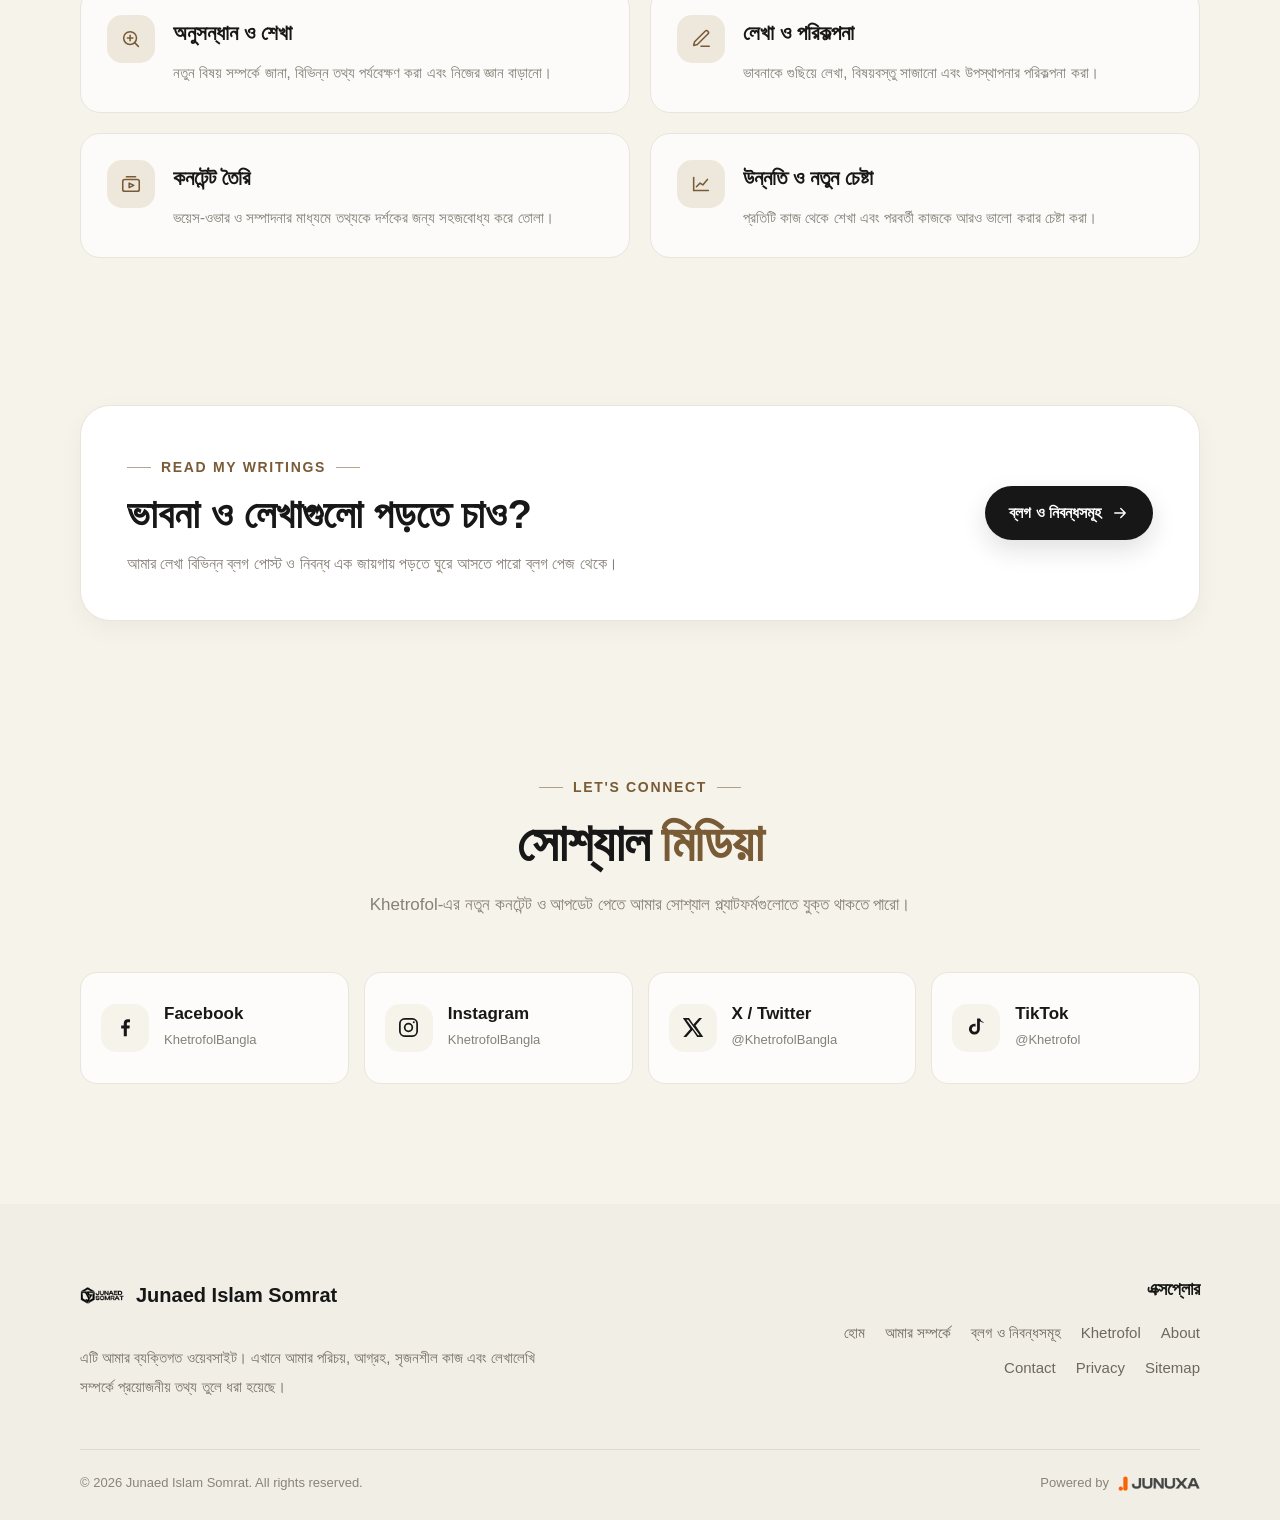
==== commit 37ef3a46: "Update index.html" ====
--- a/index.html
+++ b/index.html
@@ -1,428 +1,2465 @@
 <!DOCTYPE html>
-<html lang="en">
+<html lang="bn">
 <head>
     <meta charset="UTF-8">
     <meta name="viewport" content="width=device-width, initial-scale=1.0">
-    
-    <!-- SEO and Google Indexing Tags -->
-    <title>Junaed Somrat | Content Creator</title>
-    <meta name="description" content="Junaed Somrat is a Bangladeshi content creator who creates content and also write books.">
-    <meta name="keywords" content="Junaed Somrat, Junaed, Somrat, Content Creator, Vocalist, Bangladeshi Writer, Books, Junaed Somrat Official">
-    <meta name="author" content="Junaed Somrat">
+    <meta name="theme-color" content="#f6f3eb">
+    <meta name="color-scheme" content="light">
+    <meta name="author" content="Junaed Islam Somrat">
+    <meta name="description" content="Junaed Islam Somrat-এর ব্যক্তিগত ওয়েবসাইট। ফটোগ্রাফি, লেখালেখি, কনটেন্ট ক্রিয়েশন এবং রহস্যময় অজানা বিষয় নিয়ে তাঁর কাজ সম্পর্কে জানুন।">
+    <meta name="keywords" content="Junaed Islam Somrat, Junaed Somrat, Khetrofol, Photographer, Writer, Content Creator">
     <meta name="robots" content="index, follow">
     <link rel="canonical" href="https://junaedsomrat.github.io/">
-    <meta name="google-site-verification" content="H_rIJDUtDtSYCQ1I2PVT_ftE_WeaCxBWC3lVT_-0hZI" />
-    <!-- Open Graph / Facebook -->
+      <meta name="google-site-verification" content="H_rIJDUtDtSYCQ1I2PVT_ftE_WeaCxBWC3lVT_-0hZI" />
+
     <meta property="og:type" content="website">
+    <meta property="og:title" content="Junaed Islam Somrat — Personal Website">
+    <meta property="og:description" content="ফটোগ্রাফি, লেখালেখি ও রহস্যময় কনটেন্টের জগতে আমার ছোট্ট পরিচয়।">
     <meta property="og:url" content="https://junaedsomrat.github.io/">
-    <meta property="og:title" content="Junaed Somrat | Content Creator">
-    <meta property="og:description" content="Official website of Junaed Somrat">
-    <meta property="og:image" content="https://junaedsomrat.github.io/assets/image_01.png">
-
-    <!-- Twitter -->
-    <meta property="twitter:card" content="summary_large_image">
-    <meta property="twitter:url" content="https://junaedsomrat.github.io/">
-    <meta property="twitter:title" content="Junaed Somrat | Content Creator">
-    <meta property="twitter:description" content="Official website of Junaed Somrat">
-    <meta property="twitter:image" content="https://junaedsomrat.github.io/assets/image_01.png">
-
-    <!-- Website Favicon -->
-    <link rel="icon" type="image/png" href="https://junaedsomrat.github.io/assets/favicon.png">
-
-    <!-- Google Fonts (Inter) -->
+    <meta property="og:image" content="https://junaedsomrat.github.io/images/profile.jpg">
+    <meta property="og:locale" content="bn_BD">
+
+    <meta name="twitter:card" content="summary_large_image">
+    <meta name="twitter:title" content="Junaed Islam Somrat">
+    <meta name="twitter:description" content="Personal website of Junaed Islam Somrat.">
+    <meta name="twitter:image" content="https://junaedsomrat.github.io/images/profile.jpg">
+
+    <title>Junaed Somrat | Official Website</title>
+
+    <link rel="preload" href="" as="font" type="font/ttf" crossorigin>
     <link rel="preconnect" href="https://fonts.googleapis.com">
     <link rel="preconnect" href="https://fonts.gstatic.com" crossorigin>
-    <link href="https://fonts.googleapis.com/css2?family=Inter:wght@400;500;600;700;800&display=swap" rel="stylesheet">
-
-    <!-- Tailwind CSS for modern structure and layout utilities -->
-    <script src="https://cdn.tailwindcss.com"></script>
-    
-    <script>
-        tailwind.config = {
-            theme: {
-                extend: {
-                    fontFamily: {
-                        sans: ['Inter', 'sans-serif'],
-                    },
-                }
-            }
-        }
-    </script>
 
     <style>
-        /* Custom Styles to match exact visual layout */
+        /* =========================================================
+           01. FONT
+        ========================================================= */
+        @font-face {
+            font-family: "Kalpurush";
+            src: url("") format("truetype");
+            font-style: normal;
+            font-weight: 100 900;
+            font-display: swap;
+        }
+
+        /* =========================================================
+           02. DESIGN TOKENS
+        ========================================================= */
+        :root {
+            --page: #f6f3eb;
+            --surface: #ffffff;
+            --surface-soft: #fbfaf7;
+            --ink: #171717;
+            --ink-soft: #45433e;
+            --muted: #858178;
+            --line: #e9e5dc;
+            --accent: #a17b4c;
+            --accent-dark: #795b36;
+            --dark: #171717;
+            --footer: #f1eee6;
+            --shadow-sm: 0 8px 24px rgba(30, 27, 20, 0.045);
+            --shadow-md: 0 18px 55px rgba(30, 27, 20, 0.085);
+            --shadow-lg: 0 28px 90px rgba(30, 27, 20, 0.13);
+            --radius-sm: 12px;
+            --radius-md: 20px;
+            --radius-lg: 30px;
+            --radius-xl: 38px;
+            --container: 1120px;
+            --nav-height: 76px;
+            --ease: cubic-bezier(.2, .7, .2, 1);
+        }
+
+        /* =========================================================
+           03. RESET AND BASE
+        ========================================================= */
+        *,
+        *::before,
+        *::after {
+            box-sizing: border-box;
+        }
+
+        html {
+            scroll-behavior: smooth;
+            scroll-padding-top: 100px;
+        }
+
         body {
-            font-family: 'Inter', sans-serif;
-            background-color: #ffffff;
-            color: #000000;
-            overflow-x: hidden;
+            margin: 0;
+            min-width: 320px;
+            background: var(--page);
+            color: var(--ink);
+            font-family: "Kalpurush", sans-serif;
+            font-size: 17px;
+            line-height: 1.75;
+            -webkit-font-smoothing: antialiased;
+            text-rendering: optimizeLegibility;
+        }
+
+        body,
+        button,
+        a {
             -webkit-tap-highlight-color: transparent;
         }
 
-        /* Continuous Horizontal Auto-Scroll (no controls, touch-disabled) */
-        .marquee-container {
+        body::selection {
+            background: rgba(161, 123, 76, .22);
+            color: var(--ink);
+        }
+
+        img {
+            display: block;
+            max-width: 100%;
+        }
+
+        a {
+            color: inherit;
+            text-decoration: none;
+        }
+
+        button {
+            color: inherit;
+            font: inherit;
+        }
+
+        button,
+        a {
+            touch-action: manipulation;
+        }
+
+        button:focus-visible,
+        a:focus-visible {
+            outline: 3px solid rgba(161, 123, 76, .55);
+            outline-offset: 4px;
+        }
+
+        .container {
+            width: min(var(--container), calc(100% - 56px));
+            margin-inline: auto;
+        }
+
+        .section {
+            padding: 112px 0;
+        }
+
+        .section-heading {
+            max-width: 680px;
+            margin: 0 auto 52px;
+            text-align: center;
+        }
+
+        .eyebrow {
+            display: inline-flex;
+            align-items: center;
+            gap: 10px;
+            margin-bottom: 13px;
+            color: var(--accent-dark);
+            font-size: 14px;
+            font-weight: 700;
+            letter-spacing: .12em;
+        }
+
+        .eyebrow::before,
+        .eyebrow::after {
+            width: 24px;
+            height: 1px;
+            background: currentColor;
+            content: "";
+            opacity: .55;
+        }
+
+        .section-title {
+            margin: 0;
+            font-size: clamp(34px, 5vw, 52px);
+            font-weight: 700;
+            line-height: 1.2;
+            letter-spacing: -.025em;
+        }
+
+        .section-description {
+            max-width: 570px;
+            margin: 15px auto 0;
+            color: var(--muted);
+            font-size: 17px;
+        }
+
+        .accent-text {
+            color: var(--accent-dark);
+        }
+
+        /* =========================================================
+           04. NAVIGATION
+        ========================================================= */
+        .site-header {
+            position: sticky;
+            z-index: 1000;
+            top: 0;
+            width: 100%;
+            height: var(--nav-height);
+            border-bottom: 1px solid rgba(233, 229, 220, .8);
+            background: rgba(255, 255, 255, .88);
+            backdrop-filter: blur(18px);
+            -webkit-backdrop-filter: blur(18px);
+        }
+
+        .nav-inner {
+            display: flex;
+            width: min(1240px, calc(100% - 48px));
+            height: 100%;
+            align-items: center;
+            justify-content: space-between;
+            margin-inline: auto;
+        }
+
+        .brand {
+            display: inline-flex;
+            min-width: 0;
+            align-items: center;
+            gap: 12px;
+        }
+
+        .brand-logo {
+            width: 42px;
+            height: 42px;
+            object-fit: contain;
+        }
+
+        .brand-name {
+            overflow: hidden;
+            color: var(--ink);
+            font-size: 19px;
+            font-weight: 700;
+            text-overflow: ellipsis;
+            white-space: nowrap;
+        }
+
+        .nav-links {
+            display: flex;
+            align-items: center;
+            gap: 10px;
+        }
+
+        .nav-link {
+            display: inline-flex;
+            min-height: 44px;
+            align-items: center;
+            justify-content: center;
+            padding: 8px 17px;
+            border-radius: 999px;
+            color: var(--ink-soft);
+            font-size: 16px;
+            transition: background .25s var(--ease), color .25s var(--ease), transform .25s var(--ease);
+        }
+
+        .nav-link:hover {
+            transform: translateY(-1px);
+            background: var(--page);
+            color: var(--ink);
+        }
+
+        .nav-link-primary {
+            padding-inline: 22px;
+            background: var(--dark);
+            color: #fff;
+        }
+
+        .nav-link-primary:hover {
+            background: var(--accent-dark);
+            color: #fff;
+        }
+
+        .menu-toggle {
+            display: none;
+            width: 44px;
+            height: 44px;
+            align-items: center;
+            justify-content: center;
+            border: 1px solid var(--line);
+            border-radius: 50%;
+            background: var(--surface);
+            cursor: pointer;
+        }
+
+        .menu-toggle svg {
+            width: 20px;
+            height: 20px;
+        }
+
+        /* =========================================================
+           05. HERO
+        ========================================================= */
+        .hero {
             position: relative;
+            display: grid;
+            min-height: 680px;
+            overflow: hidden;
+            align-items: center;
+            isolation: isolate;
+            background: #e8e2d7;
+        }
+
+        .hero-background {
+            position: absolute;
+            z-index: -3;
+            inset: 0;
+            background-image: url("https://junaedsomrat.github.io/images/banner.jpg");
+            background-position: center 43%;
+            background-size: cover;
+            filter: saturate(.72);
+            transform: scale(1.025);
+        }
+
+        .hero-overlay {
+            position: absolute;
+            z-index: -2;
+            inset: 0;
+            background:
+                linear-gradient(90deg, rgba(246, 243, 235, .96) 0%, rgba(246, 243, 235, .88) 42%, rgba(246, 243, 235, .50) 100%),
+                linear-gradient(0deg, rgba(246, 243, 235, .55), rgba(246, 243, 235, .18));
+        }
+
+        .hero-grain {
+            position: absolute;
+            z-index: -1;
+            inset: 0;
+            pointer-events: none;
+            opacity: .12;
+            background-image: url("data:image/svg+xml,%3Csvg viewBox='0 0 180 180' xmlns='http://www.w3.org/2000/svg'%3E%3Cfilter id='n'%3E%3CfeTurbulence type='fractalNoise' baseFrequency='.8' numOctaves='3' stitchTiles='stitch'/%3E%3C/filter%3E%3Crect width='100%25' height='100%25' filter='url(%23n)' opacity='.2'/%3E%3C/svg%3E");
+        }
+
+        .hero-content {
+            display: grid;
+            grid-template-columns: minmax(0, 1.2fr) minmax(280px, .8fr);
+            align-items: center;
+            gap: 72px;
+            padding-top: 76px;
+            padding-bottom: 76px;
+        }
+
+        .hero-copy {
+            max-width: 650px;
+        }
+
+        .hero-kicker {
+            display: inline-flex;
+            align-items: center;
+            gap: 10px;
+            margin-bottom: 24px;
+            padding: 8px 15px;
+            border: 1px solid rgba(121, 91, 54, .22);
+            border-radius: 999px;
+            background: rgba(255, 255, 255, .46);
+            color: var(--accent-dark);
+            font-size: 14px;
+            font-weight: 700;
+            backdrop-filter: blur(8px);
+        }
+
+        .status-dot {
+            width: 8px;
+            height: 8px;
+            border-radius: 50%;
+            background: #78936c;
+            box-shadow: 0 0 0 4px rgba(120, 147, 108, .14);
+        }
+
+        .hero-title {
+            margin: 0;
+            font-size: clamp(48px, 7.2vw, 82px);
+            font-weight: 700;
+            line-height: 1.08;
+            letter-spacing: -.045em;
+        }
+
+        .hero-title span {
+            display: block;
+            color: var(--accent-dark);
+        }
+
+        .hero-subtitle {
+            max-width: 570px;
+            margin: 25px 0 0;
+            color: #555148;
+            font-size: clamp(18px, 2vw, 21px);
+            line-height: 1.8;
+        }
+
+        .hero-actions {
+            display: flex;
+            flex-wrap: wrap;
+            gap: 13px;
+            margin-top: 34px;
+        }
+
+        .button {
+            display: inline-flex;
+            min-height: 54px;
+            align-items: center;
+            justify-content: center;
+            gap: 10px;
+            padding: 12px 23px;
+            border: 1px solid transparent;
+            border-radius: 999px;
+            font-size: 16px;
+            font-weight: 700;
+            transition: transform .25s var(--ease), background .25s var(--ease), box-shadow .25s var(--ease);
+        }
+
+        .button:hover {
+            transform: translateY(-3px);
+        }
+
+        .button-dark {
+            background: var(--dark);
+            color: #fff;
+            box-shadow: 0 10px 25px rgba(23, 23, 23, .13);
+        }
+
+        .button-dark:hover {
+            background: var(--accent-dark);
+            box-shadow: 0 14px 30px rgba(121, 91, 54, .2);
+        }
+
+        .button-light {
+            border-color: rgba(23, 23, 23, .16);
+            background: rgba(255, 255, 255, .5);
+            color: var(--ink);
+            backdrop-filter: blur(8px);
+        }
+
+        .button-light:hover {
+            background: #fff;
+        }
+
+        .button svg {
+            width: 18px;
+            height: 18px;
+            flex: 0 0 auto;
+        }
+
+        .hero-visual {
+            position: relative;
+            display: flex;
+            min-height: 420px;
+            align-items: center;
+            justify-content: center;
+        }
+
+        .portrait-frame {
+            position: relative;
+            width: min(100%, 360px);
+            aspect-ratio: 4 / 5;
+            padding: 11px;
+            border: 1px solid rgba(255, 255, 255, .7);
+            border-radius: 190px 190px 34px 34px;
+            background: rgba(255, 255, 255, .42);
+            box-shadow: var(--shadow-lg);
+            transform: rotate(2deg);
+            backdrop-filter: blur(10px);
+        }
+
+        .portrait-frame::before {
+            position: absolute;
+            z-index: -1;
+            inset: -17px 17px 17px -17px;
+            border: 1px solid rgba(121, 91, 54, .4);
+            border-radius: 190px 190px 34px 34px;
+            content: "";
+        }
+
+        .portrait-image {
             width: 100%;
+            height: 100%;
+            border-radius: 180px 180px 25px 25px;
+            object-fit: cover;
+            object-position: center 35%;
+        }
+
+        .portrait-caption {
+            position: absolute;
+            right: -23px;
+            bottom: 35px;
+            display: flex;
+            align-items: center;
+            gap: 10px;
+            padding: 12px 17px;
+            border: 1px solid rgba(233, 229, 220, .9);
+            border-radius: 15px;
+            background: rgba(255, 255, 255, .92);
+            box-shadow: var(--shadow-md);
+            transform: rotate(-2deg);
+        }
+
+        .caption-icon {
+            display: grid;
+            width: 36px;
+            height: 36px;
+            place-items: center;
+            border-radius: 11px;
+            background: var(--page);
+            color: var(--accent-dark);
+        }
+
+        .caption-icon svg {
+            width: 19px;
+            height: 19px;
+        }
+
+        .caption-text {
+            line-height: 1.35;
+        }
+
+        .caption-text strong {
+            display: block;
+            font-size: 14px;
+        }
+
+        .caption-text span {
+            color: var(--muted);
+            font-size: 12px;
+        }
+
+        /* =========================================================
+           06. QUICK FACTS
+        ========================================================= */
+        .quick-facts-wrap {
+            position: relative;
+            z-index: 3;
+            margin-top: -42px;
+        }
+
+        .quick-facts {
+            display: grid;
+            grid-template-columns: repeat(3, 1fr);
             overflow: hidden;
-            pointer-events: none; /* Prevents interaction, hover, touch, or drag interruption */
-        }
-
-        /* Opacity gradient mask on both sides matching image 1 */
-        .marquee-container::before,
-        .marquee-container::after {
+            border: 1px solid rgba(233, 229, 220, .9);
+            border-radius: var(--radius-md);
+            background: var(--surface);
+            box-shadow: var(--shadow-md);
+        }
+
+        .fact {
+            display: flex;
+            min-height: 112px;
+            align-items: center;
+            justify-content: center;
+            gap: 16px;
+            padding: 20px;
+        }
+
+        .fact + .fact {
+            border-left: 1px solid var(--line);
+        }
+
+        .fact-icon {
+            display: grid;
+            width: 46px;
+            height: 46px;
+            flex: 0 0 auto;
+            place-items: center;
+            border-radius: 14px;
+            background: var(--page);
+            color: var(--accent-dark);
+        }
+
+        .fact-icon svg {
+            width: 22px;
+            height: 22px;
+        }
+
+        .fact-copy strong {
+            display: block;
+            font-size: 19px;
+            line-height: 1.3;
+        }
+
+        .fact-copy span {
+            color: var(--muted);
+            font-size: 14px;
+        }
+
+        /* =========================================================
+           07. ABOUT
+        ========================================================= */
+        .about-section {
+            padding-top: 120px;
+        }
+
+        .about-grid {
+            display: grid;
+            grid-template-columns: .85fr 1.15fr;
+            align-items: center;
+            gap: 82px;
+        }
+
+        .about-art {
+            position: relative;
+            min-height: 480px;
+        }
+
+        .about-art-card {
+            position: absolute;
+            inset: 0 35px 25px 0;
+            overflow: hidden;
+            border-radius: var(--radius-xl);
+            background: #e7dfd2;
+            box-shadow: var(--shadow-md);
+        }
+
+        .about-art-card img {
+            width: 100%;
+            height: 100%;
+            object-fit: cover;
+            object-position: center;
+        }
+
+        .about-art-note {
+            position: absolute;
+            right: 0;
+            bottom: 0;
+            width: 205px;
+            padding: 22px;
+            border: 1px solid var(--line);
+            border-radius: var(--radius-md);
+            background: var(--surface);
+            box-shadow: var(--shadow-md);
+        }
+
+        .about-art-note strong {
+            display: block;
+            color: var(--accent-dark);
+            font-size: 32px;
+            line-height: 1.2;
+        }
+
+        .about-art-note span {
+            color: var(--muted);
+            font-size: 14px;
+        }
+
+        .about-copy .eyebrow {
+            margin-bottom: 12px;
+        }
+
+        .about-copy h2 {
+            margin: 0;
+            font-size: clamp(34px, 4vw, 48px);
+            line-height: 1.25;
+        }
+
+        .about-copy p {
+            margin: 20px 0 0;
+            color: var(--ink-soft);
+            font-size: 18px;
+            line-height: 1.95;
+        }
+
+        .about-copy p + p {
+            margin-top: 13px;
+        }
+
+        .about-details {
+            display: grid;
+            grid-template-columns: repeat(2, minmax(0, 1fr));
+            gap: 12px;
+            margin-top: 30px;
+        }
+
+        .detail-item {
+            display: flex;
+            min-height: 58px;
+            align-items: center;
+            gap: 11px;
+            padding: 12px 14px;
+            border: 1px solid var(--line);
+            border-radius: 13px;
+            background: rgba(255, 255, 255, .62);
+        }
+
+        .detail-item svg {
+            width: 18px;
+            height: 18px;
+            flex: 0 0 auto;
+            color: var(--accent-dark);
+        }
+
+        .detail-item span {
+            color: var(--ink-soft);
+            font-size: 15px;
+        }
+
+        /* =========================================================
+           08. INTERESTS
+        ========================================================= */
+        .interests-section {
+            background: var(--surface);
+        }
+
+        .interest-grid {
+            display: grid;
+            grid-template-columns: repeat(3, minmax(0, 1fr));
+            gap: 20px;
+        }
+
+        .interest-card {
+            position: relative;
+            min-height: 270px;
+            overflow: hidden;
+            padding: 30px;
+            border: 1px solid var(--line);
+            border-radius: var(--radius-md);
+            background: var(--surface-soft);
+            transition: transform .35s var(--ease), box-shadow .35s var(--ease), border-color .35s var(--ease);
+        }
+
+        .interest-card:hover {
+            transform: translateY(-8px);
+            border-color: rgba(161, 123, 76, .38);
+            box-shadow: var(--shadow-md);
+        }
+
+        .interest-number {
+            position: absolute;
+            top: 19px;
+            right: 24px;
+            color: rgba(121, 91, 54, .16);
+            font-size: 46px;
+            font-weight: 700;
+            line-height: 1;
+        }
+
+        .interest-icon {
+            display: grid;
+            width: 58px;
+            height: 58px;
+            place-items: center;
+            margin-bottom: 25px;
+            border-radius: 17px;
+            background: #eee8dc;
+            color: var(--accent-dark);
+        }
+
+        .interest-icon svg {
+            width: 27px;
+            height: 27px;
+        }
+
+        .interest-card h3 {
+            margin: 0;
+            font-size: 25px;
+        }
+
+        .interest-card p {
+            margin: 10px 0 0;
+            color: var(--muted);
+            font-size: 16px;
+            line-height: 1.8;
+        }
+
+        /* =========================================================
+           09. CREATOR / KHETROFOL
+        ========================================================= */
+        .creator-section {
+            position: relative;
+            overflow: hidden;
+        }
+
+        .creator-section::before {
+            position: absolute;
+            top: 80px;
+            right: -170px;
+            width: 430px;
+            height: 430px;
+            border: 1px solid rgba(161, 123, 76, .14);
+            border-radius: 50%;
             content: "";
+        }
+
+        .creator-card {
+            position: relative;
+            display: grid;
+            grid-template-columns: minmax(0, 1fr) 320px;
+            align-items: center;
+            gap: 55px;
+            overflow: hidden;
+            padding: 58px;
+            border-radius: var(--radius-xl);
+            background: #191919;
+            color: #fff;
+            box-shadow: var(--shadow-lg);
+        }
+
+        .creator-card::after {
             position: absolute;
-            top: 0;
-            width: 80px;
-            height: 100%;
-            z-index: 10;
-        }
-        .marquee-container::before {
-            left: 0;
-            background: linear-gradient(to right, rgba(255, 255, 255, 1) 0%, rgba(255, 255, 255, 0) 100%);
-        }
-        .marquee-container::after {
-            right: 0;
-            background: linear-gradient(to left, rgba(255, 255, 255, 1) 0%, rgba(255, 255, 255, 0) 100%);
-        }
-
-        .marquee-track {
+            top: -180px;
+            right: 150px;
+            width: 420px;
+            height: 420px;
+            border: 1px solid rgba(255, 255, 255, .08);
+            border-radius: 50%;
+            content: "";
+            pointer-events: none;
+        }
+
+        .creator-copy {
+            position: relative;
+            z-index: 1;
+        }
+
+        .creator-kicker {
+            display: inline-flex;
+            align-items: center;
+            gap: 9px;
+            margin-bottom: 16px;
+            color: #d8bd98;
+            font-size: 14px;
+            font-weight: 700;
+            letter-spacing: .08em;
+        }
+
+        .creator-kicker span {
+            width: 22px;
+            height: 1px;
+            background: currentColor;
+        }
+
+        .creator-copy h2 {
+            max-width: 620px;
+            margin: 0;
+            font-size: clamp(34px, 4.5vw, 52px);
+            line-height: 1.25;
+        }
+
+        .creator-copy p {
+            max-width: 620px;
+            margin: 18px 0 0;
+            color: rgba(255, 255, 255, .68);
+            font-size: 17px;
+            line-height: 1.9;
+        }
+
+        .creator-button {
+            display: inline-flex;
+            min-height: 51px;
+            align-items: center;
+            gap: 10px;
+            margin-top: 28px;
+            padding: 11px 21px;
+            border-radius: 999px;
+            background: #fff;
+            color: #171717;
+            font-size: 16px;
+            font-weight: 700;
+            transition: transform .25s var(--ease), background .25s var(--ease);
+        }
+
+        .creator-button:hover {
+            transform: translateY(-3px);
+            background: #e9ddca;
+        }
+
+        .creator-button svg {
+            width: 18px;
+            height: 18px;
+        }
+
+        .channel-art {
+            position: relative;
+            z-index: 1;
             display: flex;
-            width: max-content;
-            animation: scrollMarquee 20s linear infinite;
-        }
-
-        @keyframes scrollMarquee {
-            0% {
-                transform: translateX(0);
-            }
-            100% {
-                transform: translateX(-50%);
-            }
-        }
-
-        /* Specific design match for Blog Headers with black-to-gray horizontal gradient rounded badge */
-        .blog-header-badge {
-            background: linear-gradient(90deg, #4b4b4b 0%, #1a1a1a 100%);
-            border-top-right-radius: 50px;
-            border-bottom-right-radius: 50px;
-        }
-
-        /* Blog list elements fade-in visual on scroll class */
+            align-items: center;
+            justify-content: center;
+        }
+
+        .channel-art img {
+            width: min(100%, 270px);
+            aspect-ratio: 1;
+            border: 1px solid rgba(255, 255, 255, .14);
+            border-radius: 34px;
+            background: rgba(255, 255, 255, .06);
+            object-fit: contain;
+            box-shadow: 0 20px 60px rgba(0, 0, 0, .28);
+            transition: transform .4s var(--ease);
+        }
+
+        .channel-art img:hover {
+            transform: rotate(-4deg) scale(1.035);
+        }
+
+        /* =========================================================
+           10. PERSONAL APPROACH
+        ========================================================= */
+        .approach-section {
+            padding-top: 35px;
+        }
+
+        .approach-grid {
+            display: grid;
+            grid-template-columns: repeat(2, minmax(0, 1fr));
+            gap: 20px;
+        }
+
+        .approach-card {
+            display: flex;
+            align-items: flex-start;
+            gap: 18px;
+            padding: 26px;
+            border: 1px solid var(--line);
+            border-radius: var(--radius-md);
+            background: rgba(255, 255, 255, .72);
+        }
+
+        .approach-icon {
+            display: grid;
+            width: 48px;
+            height: 48px;
+            flex: 0 0 auto;
+            place-items: center;
+            border-radius: 15px;
+            background: #eee8dc;
+            color: var(--accent-dark);
+        }
+
+        .approach-icon svg {
+            width: 22px;
+            height: 22px;
+        }
+
+        .approach-card h3 {
+            margin: 0;
+            font-size: 21px;
+        }
+
+        .approach-card p {
+            margin: 7px 0 0;
+            color: var(--muted);
+            font-size: 15px;
+            line-height: 1.8;
+        }
+
+        /* =========================================================
+           11. BLOG FEATURE
+        ========================================================= */
+        .blog-section {
+            padding-top: 35px;
+        }
+
+        .blog-feature {
+            display: flex;
+            align-items: center;
+            justify-content: space-between;
+            gap: 35px;
+            padding: 42px 46px;
+            border: 1px solid var(--line);
+            border-radius: var(--radius-lg);
+            background: var(--surface);
+            box-shadow: var(--shadow-sm);
+        }
+
+        .blog-feature-copy {
+            max-width: 650px;
+        }
+
+        .blog-feature-copy .eyebrow {
+            margin-bottom: 8px;
+        }
+
+        .blog-feature-copy h2 {
+            margin: 0;
+            font-size: clamp(28px, 3.5vw, 40px);
+            line-height: 1.3;
+        }
+
+        .blog-feature-copy p {
+            margin: 10px 0 0;
+            color: var(--muted);
+            font-size: 16px;
+        }
+
+        .blog-feature .button {
+            flex: 0 0 auto;
+        }
+
+        /* =========================================================
+           12. SOCIAL LINKS
+        ========================================================= */
+        .social-section {
+            padding-top: 35px;
+            padding-bottom: 120px;
+        }
+
+        .social-grid {
+            display: grid;
+            grid-template-columns: repeat(4, minmax(0, 1fr));
+            gap: 15px;
+        }
+
+        .social-card {
+            display: flex;
+            min-height: 112px;
+            align-items: center;
+            gap: 15px;
+            padding: 20px;
+            border: 1px solid var(--line);
+            border-radius: 17px;
+            background: rgba(255, 255, 255, .8);
+            transition: transform .3s var(--ease), box-shadow .3s var(--ease), border-color .3s var(--ease);
+        }
+
+        .social-card:hover {
+            transform: translateY(-5px);
+            border-color: rgba(161, 123, 76, .38);
+            box-shadow: var(--shadow-md);
+        }
+
+        .social-icon {
+            display: grid;
+            width: 48px;
+            height: 48px;
+            flex: 0 0 auto;
+            place-items: center;
+            border-radius: 15px;
+            background: var(--page);
+            color: var(--ink);
+        }
+
+        .social-icon svg {
+            width: 23px;
+            height: 23px;
+        }
+
+        .social-name {
+            display: block;
+            font-size: 17px;
+            font-weight: 700;
+            line-height: 1.3;
+        }
+
+        .social-handle {
+            display: block;
+            margin-top: 4px;
+            color: var(--muted);
+            font-size: 13px;
+            overflow-wrap: anywhere;
+        }
+
+        /* =========================================================
+           13. FOOTER
+        ========================================================= */
+        .site-footer {
+            padding: 70px 0 25px;
+            background: var(--footer);
+        }
+
+        .footer-top {
+            display: grid;
+            grid-template-columns: 1.2fr .8fr;
+            gap: 60px;
+            padding-bottom: 48px;
+        }
+
+        .footer-brand {
+            display: inline-flex;
+            align-items: center;
+            gap: 12px;
+        }
+
+        .footer-brand img {
+            width: 44px;
+            height: 44px;
+            object-fit: contain;
+        }
+
+        .footer-brand strong {
+            font-size: 20px;
+        }
+
+        .footer-about {
+            max-width: 470px;
+            margin: 17px 0 0;
+            color: #777267;
+            font-size: 15px;
+            line-height: 1.9;
+        }
+
+        .footer-right {
+            display: flex;
+            flex-direction: column;
+            align-items: flex-end;
+        }
+
+        .footer-heading {
+            margin: 0 0 15px;
+            font-size: 18px;
+        }
+
+        .footer-nav {
+            display: flex;
+            flex-wrap: wrap;
+            justify-content: flex-end;
+            gap: 9px 20px;
+        }
+
+        .footer-nav a {
+            color: #6e695f;
+            font-size: 15px;
+            transition: color .2s ease;
+        }
+
+        .footer-nav a:hover {
+            color: var(--accent-dark);
+        }
+
+        .footer-bottom {
+            display: flex;
+            align-items: center;
+            justify-content: space-between;
+            gap: 20px;
+            padding-top: 22px;
+            border-top: 1px solid #dfdbd1;
+        }
+
+        .copyright {
+            margin: 0;
+            color: #898479;
+            font-size: 13px;
+        }
+
+        .powered {
+            display: flex;
+            align-items: center;
+            gap: 9px;
+            color: #898479;
+            font-size: 13px;
+        }
+
+        .powered img {
+            width: 82px;
+            max-height: 30px;
+            object-fit: contain;
+        }
+
+        /* =========================================================
+           14. BACK TO TOP
+        ========================================================= */
+        .back-to-top {
+            position: fixed;
+            z-index: 900;
+            right: 25px;
+            bottom: 25px;
+            display: grid;
+            width: 48px;
+            height: 48px;
+            place-items: center;
+            border: 1px solid rgba(233, 229, 220, .9);
+            border-radius: 50%;
+            background: rgba(255, 255, 255, .92);
+            color: var(--ink);
+            box-shadow: var(--shadow-md);
+            cursor: pointer;
+            opacity: 0;
+            pointer-events: none;
+            transform: translateY(12px);
+            transition: opacity .25s ease, transform .25s ease, background .25s ease;
+            backdrop-filter: blur(12px);
+        }
+
+        .back-to-top.visible {
+            opacity: 1;
+            pointer-events: auto;
+            transform: translateY(0);
+        }
+
+        .back-to-top:hover {
+            background: var(--page);
+        }
+
+        .back-to-top svg {
+            width: 20px;
+            height: 20px;
+        }
+
+        /* =========================================================
+           15. REVEAL ANIMATIONS
+        ========================================================= */
         .reveal {
             opacity: 0;
-            transform: translateY(30px);
-            transition: opacity 0.8s ease, transform 0.8s ease;
-        }
-        .reveal.active {
+            transform: translateY(24px);
+            transition: opacity .75s var(--ease), transform .75s var(--ease);
+        }
+
+        .reveal.is-visible {
             opacity: 1;
             transform: translateY(0);
         }
 
-        /* Left slide-in with NO FADE for the blog heading section */
-        .slide-left {
-            transform: translateX(-150px);
-            transition: transform 0.8s cubic-bezier(0.16, 1, 0.3, 1);
-        }
-        .slide-left.active {
-            transform: translateX(0);
-        }
-
-        /* Custom Card Drop Shadows to match exactly with Screenshot 2 */
-        .blog-card {
-            filter: drop-shadow(0px 8px 16px rgba(0, 0, 0, 0.15));
-            border-radius: 24px;
-            overflow: hidden;
-            background-color: #ffffff;
-            transition: transform 0.3s ease;
-        }
-        .blog-card:hover {
-            transform: translateY(-4px);
-        }
-
-        .blog-thumbnail-wrapper {
-            aspect-ratio: 16/9;
-            background: linear-gradient(180deg, #2b2b2b 0%, #111111 100%);
-            position: relative;
-            overflow: hidden;
-        }
-
-        /* Social Media Icons Styling as shown in Screenshot 3 */
-        .social-btn {
-            display: inline-flex;
-            align-items: center;
-            justify-content: center;
-            background-color: #1a1a1a;
-            border-radius: 50%;
-            transition: transform 0.2s ease, background-color 0.2s ease;
-        }
-        .social-btn:hover {
-            transform: scale(1.08);
-            background-color: #000000;
+        .reveal-delay-1 {
+            transition-delay: .08s;
+        }
+
+        .reveal-delay-2 {
+            transition-delay: .16s;
+        }
+
+        .reveal-delay-3 {
+            transition-delay: .24s;
+        }
+
+        /* =========================================================
+           16. RESPONSIVE — TABLET
+        ========================================================= */
+        @media (max-width: 980px) {
+            :root {
+                --container: 820px;
+            }
+
+            .hero-content {
+                grid-template-columns: minmax(0, 1fr) 300px;
+                gap: 38px;
+            }
+
+            .hero-visual {
+                min-height: 370px;
+            }
+
+            .portrait-frame {
+                width: 290px;
+            }
+
+            .about-grid {
+                gap: 48px;
+            }
+
+            .creator-card {
+                grid-template-columns: minmax(0, 1fr) 240px;
+                gap: 30px;
+                padding: 42px;
+            }
+
+            .channel-art img {
+                width: 220px;
+            }
+
+            .social-grid {
+                grid-template-columns: repeat(2, minmax(0, 1fr));
+            }
+        }
+
+        /* =========================================================
+           17. RESPONSIVE — MOBILE NAVIGATION
+        ========================================================= */
+        @media (max-width: 720px) {
+            :root {
+                --nav-height: 68px;
+            }
+
+            .container {
+                width: min(100% - 36px, 560px);
+            }
+
+            .nav-inner {
+                width: calc(100% - 32px);
+            }
+
+            .brand-logo {
+                width: 38px;
+                height: 38px;
+            }
+
+            .brand-name {
+                max-width: 190px;
+                font-size: 17px;
+            }
+
+            .menu-toggle {
+                display: inline-flex;
+            }
+
+            .nav-links {
+                position: absolute;
+                top: calc(100% + 8px);
+                right: 16px;
+                left: 16px;
+                display: flex;
+                flex-direction: column;
+                align-items: stretch;
+                gap: 5px;
+                padding: 12px;
+                border: 1px solid var(--line);
+                border-radius: 18px;
+                background: rgba(255, 255, 255, .98);
+                box-shadow: var(--shadow-md);
+                opacity: 0;
+                pointer-events: none;
+                transform: translateY(-8px);
+                transition: opacity .22s ease, transform .22s ease;
+            }
+
+            .nav-links.open {
+                opacity: 1;
+                pointer-events: auto;
+                transform: translateY(0);
+            }
+
+            .nav-link {
+                justify-content: flex-start;
+                padding-inline: 15px;
+            }
+
+            .nav-link-primary {
+                justify-content: center;
+            }
+
+            .hero {
+                min-height: auto;
+            }
+
+            .hero-overlay {
+                background:
+                    linear-gradient(90deg, rgba(246, 243, 235, .94), rgba(246, 243, 235, .78)),
+                    linear-gradient(0deg, rgba(246, 243, 235, .72), rgba(246, 243, 235, .2));
+            }
+
+            .hero-content {
+                grid-template-columns: 1fr;
+                gap: 36px;
+                padding-top: 70px;
+                padding-bottom: 82px;
+            }
+
+            .hero-copy {
+                text-align: center;
+            }
+
+            .hero-kicker {
+                margin-bottom: 18px;
+            }
+
+            .hero-title {
+                font-size: clamp(45px, 12vw, 66px);
+            }
+
+            .hero-subtitle {
+                margin-inline: auto;
+                font-size: 17px;
+            }
+
+            .hero-actions {
+                justify-content: center;
+            }
+
+            .hero-visual {
+                min-height: 360px;
+            }
+
+            .portrait-frame {
+                width: min(72vw, 285px);
+            }
+
+            .portrait-caption {
+                right: max(0px, calc((100% - 310px) / 2));
+            }
+
+            .quick-facts-wrap {
+                margin-top: -35px;
+            }
+
+            .quick-facts {
+                grid-template-columns: 1fr;
+            }
+
+            .fact {
+                min-height: 82px;
+                justify-content: flex-start;
+                padding-inline: 25px;
+            }
+
+            .fact + .fact {
+                border-top: 1px solid var(--line);
+                border-left: 0;
+            }
+
+            .fact-icon {
+                width: 42px;
+                height: 42px;
+            }
+
+            .section {
+                padding: 82px 0;
+            }
+
+            .section-heading {
+                margin-bottom: 36px;
+            }
+
+            .about-section {
+                padding-top: 85px;
+            }
+
+            .about-grid {
+                grid-template-columns: 1fr;
+                gap: 45px;
+            }
+
+            .about-art {
+                min-height: 390px;
+                max-width: 480px;
+                width: 100%;
+                margin-inline: auto;
+            }
+
+            .about-art-card {
+                right: 28px;
+                bottom: 20px;
+            }
+
+            .about-copy {
+                text-align: center;
+            }
+
+            .about-details {
+                text-align: left;
+            }
+
+            .interest-grid {
+                grid-template-columns: 1fr;
+                gap: 14px;
+            }
+
+            .interest-card {
+                min-height: 230px;
+            }
+
+            .creator-card {
+                grid-template-columns: 1fr;
+                gap: 35px;
+                padding: 35px 27px;
+                text-align: center;
+            }
+
+            .creator-copy p {
+                margin-inline: auto;
+            }
+
+            .channel-art img {
+                width: min(62vw, 210px);
+            }
+
+            .approach-section,
+            .blog-section,
+            .social-section {
+                padding-top: 15px;
+            }
+
+            .approach-grid {
+                grid-template-columns: 1fr;
+                gap: 13px;
+            }
+
+            .blog-feature {
+                flex-direction: column;
+                align-items: flex-start;
+                padding: 30px 25px;
+            }
+
+            .blog-feature .button {
+                width: 100%;
+            }
+
+            .social-grid {
+                grid-template-columns: 1fr 1fr;
+                gap: 11px;
+            }
+
+            .social-card {
+                min-height: 100px;
+                gap: 10px;
+                padding: 14px;
+            }
+
+            .social-icon {
+                width: 41px;
+                height: 41px;
+                border-radius: 13px;
+            }
+
+            .social-name {
+                font-size: 15px;
+            }
+
+            .social-handle {
+                font-size: 11px;
+            }
+
+            .footer-top {
+                grid-template-columns: 1fr;
+                gap: 30px;
+            }
+
+            .footer-right {
+                align-items: flex-start;
+            }
+
+            .footer-nav {
+                justify-content: flex-start;
+            }
+
+            .footer-bottom {
+                align-items: flex-start;
+                flex-direction: column;
+                gap: 12px;
+            }
+        }
+
+        /* =========================================================
+           18. RESPONSIVE — SMALL MOBILE
+        ========================================================= */
+        @media (max-width: 420px) {
+            body {
+                font-size: 16px;
+            }
+
+            .container {
+                width: calc(100% - 30px);
+            }
+
+            .brand-name {
+                max-width: 160px;
+                font-size: 16px;
+            }
+
+            .hero-title {
+                font-size: 43px;
+            }
+
+            .hero-actions {
+                flex-direction: column;
+            }
+
+            .hero-actions .button {
+                width: 100%;
+            }
+
+            .hero-visual {
+                min-height: 320px;
+            }
+
+            .portrait-frame {
+                width: 245px;
+            }
+
+            .portrait-caption {
+                right: 0;
+                bottom: 20px;
+            }
+
+            .about-art {
+                min-height: 330px;
+            }
+
+            .about-art-note {
+                width: 165px;
+                padding: 16px;
+            }
+
+            .about-art-note strong {
+                font-size: 27px;
+            }
+
+            .about-details {
+                grid-template-columns: 1fr;
+            }
+
+            .interest-card {
+                padding: 25px;
+            }
+
+            .creator-card {
+                padding: 31px 21px;
+            }
+
+            .social-grid {
+                grid-template-columns: 1fr;
+            }
+
+            .social-card {
+                min-height: 82px;
+                padding: 14px 17px;
+            }
+
+            .back-to-top {
+                right: 15px;
+                bottom: 15px;
+                width: 44px;
+                height: 44px;
+            }
+        }
+
+        /* =========================================================
+           19. REDUCED MOTION
+        ========================================================= */
+        @media (prefers-reduced-motion: reduce) {
+            *,
+            *::before,
+            *::after {
+                scroll-behavior: auto !important;
+                animation-duration: .01ms !important;
+                animation-iteration-count: 1 !important;
+                transition-duration: .01ms !important;
+            }
+
+            .reveal {
+                opacity: 1;
+                transform: none;
+            }
         }
     </style>
+
+    <script type="application/ld+json">
+    {
+        "@context": "https://schema.org",
+        "@type": "Person",
+        "name": "Junaed Islam Somrat",
+        "url": "https://junaedsomrat.github.io/",
+        "image": "https://junaedsomrat.github.io/images/profile.jpg",
+        "description": "বাংলাদেশের একজন শিক্ষার্থী, লেখালেখি ও ফটোগ্রাফিতে আগ্রহী এবং রহস্যময় বিষয় নিয়ে স্টোরিটেলিং কনটেন্ট নির্মাতা।",
+        "sameAs": [
+            "https://m.youtube.com/@Khetrofol",
+            "https://m.facebook.com/KhetrofolBangla",
+            "https://m.instagram.com/KhetrofolBangla",
+            "https://x.com/KhetrofolBangla",
+            "https://tiktok.com/@Khetrofol"
+        ]
+    }
+    </script>
 </head>
-<body class="flex flex-col min-h-screen">
-
-    <!-- Profile and Header Hero Area -->
-    <main class="flex-grow">
-        <section class="flex flex-col items-center justify-center pt-16 pb-10 text-center px-4">
-            <!-- Profile Image (IMAGE 1) -->
-            <div class="w-48 h-48 rounded-full overflow-hidden border-0 shadow-lg mb-6 bg-[#000000] flex items-center justify-center">
-                <img src="https://raw.githubusercontent.com/junaedsomrat/junaedsomrat.github.io/refs/heads/main/assets/image_1.png" alt="Junaed Somrat" class="w-full h-full object-cover">
-            </div>
-
-            <!-- Profile Info -->
-            <h1 class="text-4xl font-extrabold tracking-tight text-black mb-1">
-                Junaed Somrat
-            </h1>
-            <p class="text-base text-gray-700 font-medium">
-                Content Creator <span class="text-gray-400 mx-1">|</span> Vocalist
-            </p>
-        </section>
-
-        <!-- Endless Auto-Scrolling Carousel of Showcase Images (IMAGE 2, 3, 4, 5) -->
-        <section class="w-full py-8 overflow-hidden">
-            <div class="marquee-container">
-                <div class="marquee-track space-x-4 pr-4">
-                    <!-- Original Set (1:1 aspect ratio square containers with rounded corners) -->
-                    <div class="w-44 h-44 rounded-[28px] overflow-hidden flex-shrink-0 bg-neutral-900 shadow-md">
-                        <img src="https://junaedsomrat.github.io/assets/image_02.png" alt="Showcase 2" class="w-full h-full object-cover">
+
+<body>
+    <!-- =========================================================
+         HEADER
+    ========================================================== -->
+    <header class="site-header">
+        <div class="nav-inner">
+            <a class="brand" href="/" aria-label="Junaed Islam Somrat — Home">
+                <img class="brand-logo" src="/assets/nav.png" alt="Junaed logo">
+                <span class="brand-name">Junaed Islam Somrat</span>
+            </a>
+
+            <button
+                class="menu-toggle"
+                id="menuToggle"
+                type="button"
+                aria-label="মেনু খুলুন"
+                aria-expanded="false"
+                aria-controls="primaryNavigation"
+            >
+                <svg viewBox="0 0 24 24" fill="none" stroke="currentColor" stroke-width="1.8" stroke-linecap="round">
+                    <path d="M4 7h16M4 12h16M4 17h16"/>
+                </svg>
+            </button>
+
+            <nav class="nav-links" id="primaryNavigation" aria-label="প্রধান নেভিগেশন">
+                <a class="nav-link" href="#about">আমার সম্পর্কে</a>
+                <a class="nav-link" href="#interests">আগ্রহ ও কাজ</a>
+                <a class="nav-link" href="#khetrofol">Khetrofol</a>
+                <a class="nav-link nav-link-primary" href="https://junaedsomrat.github.io/blog">
+                    ব্লগ ও নিবন্ধসমূহ
+                    <svg viewBox="0 0 24 24" fill="none" stroke="currentColor" stroke-width="1.8" stroke-linecap="round" stroke-linejoin="round" width="16" height="16" aria-hidden="true">
+                        <path d="M5 12h14M13 6l6 6-6 6"/>
+                    </svg>
+                </a>
+            </nav>
+        </div>
+    </header>
+
+    <main>
+        <!-- =====================================================
+             HERO SECTION
+        ====================================================== -->
+        <section class="hero" id="home">
+            <div class="hero-background" aria-hidden="true"></div>
+            <div class="hero-overlay" aria-hidden="true"></div>
+            <div class="hero-grain" aria-hidden="true"></div>
+
+            <div class="container hero-content">
+                <div class="hero-copy reveal">
+                    <div class="hero-kicker">
+                        <span class="status-dot"></span>
+                        ব্যক্তিগত ওয়েবসাইট
                     </div>
-                    <div class="w-44 h-44 rounded-[28px] overflow-hidden flex-shrink-0 bg-neutral-900 shadow-md">
-                        <img src="https://junaedsomrat.github.io/assets/image_03.png" alt="Showcase 3" class="w-full h-full object-cover">
+
+                    <h1 class="hero-title">
+                        জুনায়েদ ইসলাম
+                        <span>সম্রাট</span>
+                    </h1>
+
+                    <p class="hero-subtitle">
+                        নতুন কিছু দেখা, অজানাকে জানা, মুহূর্তকে ছবিতে ধরে রাখা
+                        আর গল্পের ভেতর দিয়ে মানুষের কাছে তথ্য পৌঁছে দেওয়াই
+                        আমার ভালো লাগার জায়গা।
+                    </p>
+
+                    <div class="hero-actions">
+                        <a class="button button-dark" href="#about">
+                            আমার সম্পর্কে জানুন
+                            <svg viewBox="0 0 24 24" fill="none" stroke="currentColor" stroke-width="1.8" stroke-linecap="round" stroke-linejoin="round" aria-hidden="true">
+                                <path d="M12 5v14M6 13l6 6 6-6"/>
+                            </svg>
+                        </a>
+
+                        <a class="button button-light" href="https://junaedsomrat.github.io/blog">
+                            ব্লগ ও নিবন্ধসমূহ
+                            <svg viewBox="0 0 24 24" fill="none" stroke="currentColor" stroke-width="1.8" stroke-linecap="round" stroke-linejoin="round" aria-hidden="true">
+                                <path d="M5 12h14M13 6l6 6-6 6"/>
+                            </svg>
+                        </a>
                     </div>
-                    <div class="w-44 h-44 rounded-[28px] overflow-hidden flex-shrink-0 bg-neutral-900 shadow-md">
-                        <img src="https://junaedsomrat.github.io/assets/image_04.png" alt="Showcase 4" class="w-full h-full object-cover">
+                </div>
+
+                <div class="hero-visual reveal reveal-delay-2">
+                    <div class="portrait-frame">
+                        <img
+                            class="portrait-image"
+                            src="https://junaedsomrat.github.io/images/profile.jpg"
+                            alt="Junaed Islam Somrat"
+                            fetchpriority="high"
+                        >
                     </div>
-                    <div class="w-44 h-44 rounded-[28px] overflow-hidden flex-shrink-0 bg-neutral-900 shadow-md">
-                        <img src="https://junaedsomrat.github.io/assets/image_05.png" alt="Showcase 5" class="w-full h-full object-cover">
-                    </div>
-
-                    <!-- Duplicated Set for infinite continuous wrap effect -->
-                    <div class="w-44 h-44 rounded-[28px] overflow-hidden flex-shrink-0 bg-neutral-900 shadow-md">
-                        <img src="https://junaedsomrat.github.io/assets/image_02.png" alt="Showcase 2 Duplicate" class="w-full h-full object-cover">
-                    </div>
-                    <div class="w-44 h-44 rounded-[28px] overflow-hidden flex-shrink-0 bg-neutral-900 shadow-md">
-                        <img src="https://junaedsomrat.github.io/assets/image_03.png" alt="Showcase 3 Duplicate" class="w-full h-full object-cover">
-                    </div>
-                    <div class="w-44 h-44 rounded-[28px] overflow-hidden flex-shrink-0 bg-neutral-900 shadow-md">
-                        <img src="https://junaedsomrat.github.io/assets/image_04.png" alt="Showcase 4 Duplicate" class="w-full h-full object-cover">
-                    </div>
-                    <div class="w-44 h-44 rounded-[28px] overflow-hidden flex-shrink-0 bg-neutral-900 shadow-md">
-                        <img src="https://junaedsomrat.github.io/assets/image_05.png" alt="Showcase 5 Duplicate" class="w-full h-full object-cover">
+
+                    <div class="portrait-caption">
+                        <div class="caption-icon">
+                            <svg viewBox="0 0 24 24" fill="none" stroke="currentColor" stroke-width="1.7" stroke-linecap="round" stroke-linejoin="round" aria-hidden="true">
+                                <path d="M12 3v18M3 12h18"/>
+                                <circle cx="12" cy="12" r="8"/>
+                            </svg>
+                        </div>
+                        <div class="caption-text">
+                            <strong>জানার আগ্রহ</strong>
+                            <span>শেখা, সৃষ্টি ও অনুসন্ধান</span>
+                        </div>
                     </div>
                 </div>
             </div>
         </section>
 
-        <!-- Blogs Section -->
-        <section class="max-w-xl mx-auto px-4 pt-10 pb-16">
-            <!-- Blog Title Badge - Sliding in from Left (No Fade) -->
-            <div id="blog-header" class="slide-left mb-8 flex items-center justify-start w-full">
-                <div class="blog-header-badge pl-6 pr-10 py-3 flex items-center space-x-3 text-white shadow-md">
-                    <!-- Icon placeholder in white background matching Screenshot 2 design -->
-                    <div class="w-8 h-8 rounded bg-white flex items-center justify-center p-1.5 shadow-inner">
-                        <svg xmlns="http://www.w3.org/2000/svg" fill="none" viewBox="0 0 24 24" stroke-width="2.5" stroke="#1a1a1a" class="w-5 h-5">
-                            <path stroke-linecap="round" stroke-linejoin="round" d="M12 7.5h1.5m-1.5 3h1.5m-7.5 3h7.5m-7.5 3h7.5m3-9h3.375c.621 0 1.125.504 1.125 1.125V18a2.25 2.25 0 0 1-2.25 2.25M16.5 7.5V18a2.25 2.25 0 0 0 2.25 2.25M16.5 7.5V4.875c0-.621-.504-1.125-1.125-1.125H4.125C3.504 3.75 3 4.254 3 4.875V18a2.25 2.25 0 0 0 2.25 2.25h13.5M6 7.5h3v3H6v-3Z" />
+        <!-- =====================================================
+             QUICK FACTS
+        ====================================================== -->
+        <div class="container quick-facts-wrap">
+            <div class="quick-facts reveal">
+                <div class="fact">
+                    <div class="fact-icon">
+                        <svg viewBox="0 0 24 24" fill="none" stroke="currentColor" stroke-width="1.7" stroke-linecap="round" stroke-linejoin="round" aria-hidden="true">
+                            <path d="M12 8v4l3 2"/>
+                            <circle cx="12" cy="12" r="9"/>
                         </svg>
                     </div>
-                    <span class="text-xl font-bold tracking-wider">BLOGS</span>
+                    <div class="fact-copy">
+                        <strong id="ageValue">—</strong>
+                        <span>বয়স</span>
+                    </div>
+                </div>
+
+                <div class="fact">
+                    <div class="fact-icon">
+                        <svg viewBox="0 0 24 24" fill="none" stroke="currentColor" stroke-width="1.7" stroke-linecap="round" stroke-linejoin="round" aria-hidden="true">
+                            <path d="M12 21s7-4.4 7-11a7 7 0 1 0-14 0c0 6.6 7 11 7 11Z"/>
+                            <circle cx="12" cy="10" r="2.3"/>
+                        </svg>
+                    </div>
+                    <div class="fact-copy">
+                        <strong>বাংলাদেশ</strong>
+                        <span>নিজের দেশ</span>
+                    </div>
+                </div>
+
+                <div class="fact">
+                    <div class="fact-icon">
+                        <svg viewBox="0 0 24 24" fill="none" stroke="currentColor" stroke-width="1.7" stroke-linecap="round" stroke-linejoin="round" aria-hidden="true">
+                            <path d="M4 19.5A2.5 2.5 0 0 1 6.5 17H20"/>
+                            <path d="M6.5 2H20v20H6.5A2.5 2.5 0 0 1 4 19.5v-15A2.5 2.5 0 0 1 6.5 2Z"/>
+                            <path d="M8 7h8M8 11h6"/>
+                        </svg>
+                    </div>
+                    <div class="fact-copy">
+                        <strong>লেখালেখি</strong>
+                        <span>ভাবনা থেকে শব্দে</span>
+                    </div>
                 </div>
             </div>
-
-            <!-- Blog Post Listings (5 Blogs total loaded, fade-in animation) -->
-            <div class="space-y-6">
-                <!-- Blog 1 -->
-                <article class="reveal blog-card">
-                    <a href="/#" class="block group">
-                        <div class="blog-thumbnail-wrapper">
-                            <img src="https://junaedsomrat.github.io/assets/blog_1.png" alt="How reading can help you" class="w-full h-full object-cover transition-transform duration-500 group-hover:scale-105">
+        </div>
+
+        <!-- =====================================================
+             ABOUT SECTION
+        ====================================================== -->
+        <section class="section about-section" id="about">
+            <div class="container about-grid">
+                <div class="about-art reveal">
+                    <div class="about-art-card">
+                        <img
+                            src="https://junaedsomrat.github.io/images/profile.jpg"
+                            alt="Junaed Islam Somrat-এর ছবি"
+                            loading="lazy"
+                        >
+                    </div>
+                    <div class="about-art-note">
+                        <strong id="aboutAge">—</strong>
+                        <span>বছরের পথচলা</span>
+                    </div>
+                </div>
+
+                <div class="about-copy reveal reveal-delay-1">
+                    <div class="eyebrow">একটু পরিচয়</div>
+                    <h2>আমি <span class="accent-text">জুনায়েদ</span>।</h2>
+
+                    <p>
+                        আমি জুনায়েদ ইসলাম সম্রাট। আমি একজন শিক্ষার্থী এবং
+                        সৃজনশীল কাজের প্রতি আগ্রহী মানুষ। চারপাশের সাধারণ
+                        বিষয়গুলোর মধ্যেও নতুন কিছু খুঁজে দেখতে ভালো লাগে।
+                    </p>
+
+                    <p>
+                        ফটোগ্রাফি ও লেখালেখি আমার পছন্দের কাজ। পাশাপাশি
+                        কনটেন্ট ক্রিয়েটর হিসেবে অজানা, অদ্ভুত ও রহস্যময়
+                        বিষয় নিয়ে ভয়েস-ওভারভিত্তিক কনটেন্ট তৈরি করি।
+                        তথ্যকে সহজভাবে এবং আকর্ষণীয় গল্পের মাধ্যমে
+                        উপস্থাপন করার চেষ্টা করি।
+                    </p>
+
+                    <div class="about-details">
+                        <div class="detail-item">
+                            <svg viewBox="0 0 24 24" fill="none" stroke="currentColor" stroke-width="1.8" stroke-linecap="round" stroke-linejoin="round" aria-hidden="true">
+                                <path d="M4 19.5A2.5 2.5 0 0 1 6.5 17H20"/>
+                                <path d="M6.5 2H20v20H6.5A2.5 2.5 0 0 1 4 19.5v-15A2.5 2.5 0 0 1 6.5 2Z"/>
+                            </svg>
+                            <span>শিক্ষার্থী</span>
                         </div>
-                        <div class="p-5 border-t border-gray-100">
-                            <h3 class="text-lg font-bold text-gray-900 group-hover:text-neutral-700 transition-colors mb-1">
-                                How reading can help you
-                            </h3>
-                            <span class="text-sm font-medium text-gray-500 inline-flex items-center">
-                                &gt; Read more
-                            </span>
+
+                        <div class="detail-item">
+                            <svg viewBox="0 0 24 24" fill="none" stroke="currentColor" stroke-width="1.8" stroke-linecap="round" stroke-linejoin="round" aria-hidden="true">
+                                <path d="M3 7h18v13H3z"/>
+                                <path d="M7 7l2-3h6l2 3"/>
+                                <circle cx="12" cy="13.5" r="3.2"/>
+                            </svg>
+                            <span>ফটোগ্রাফি</span>
                         </div>
-                    </a>
-                </article>
-
-                <!-- Blog 2 -->
-                <article class="reveal blog-card">
-                    <a href="/#" class="block group">
-                        <div class="blog-thumbnail-wrapper">
-                            <img src="https://junaedsomrat.github.io/assets/blog_2.png" alt="Top 5 AI Tools in the Market" class="w-full h-full object-cover transition-transform duration-500 group-hover:scale-105">
+
+                        <div class="detail-item">
+                            <svg viewBox="0 0 24 24" fill="none" stroke="currentColor" stroke-width="1.8" stroke-linecap="round" stroke-linejoin="round" aria-hidden="true">
+                                <path d="M4 4h16v16H4z"/>
+                                <path d="M8 8h8M8 12h8M8 16h5"/>
+                            </svg>
+                            <span>লেখালেখি</span>
                         </div>
-                        <div class="p-5 border-t border-gray-100">
-                            <h3 class="text-lg font-bold text-gray-900 group-hover:text-neutral-700 transition-colors mb-1">
-                                Top 5 AI Tools in the Market
-                            </h3>
-                            <span class="text-sm font-medium text-gray-500 inline-flex items-center">
-                                &gt; Read more
-                            </span>
+
+                        <div class="detail-item">
+                            <svg viewBox="0 0 24 24" fill="none" stroke="currentColor" stroke-width="1.8" stroke-linecap="round" stroke-linejoin="round" aria-hidden="true">
+                                <path d="m9 18 6-12"/>
+                                <path d="M5 9v6M19 9v6"/>
+                                <path d="M3 12h2M19 12h2"/>
+                            </svg>
+                            <span>কনটেন্ট ক্রিয়েশন</span>
                         </div>
-                    </a>
-                </article>
-
-                <!-- Blog 3 -->
-                <article class="reveal blog-card">
-                    <a href="/#" class="block group">
-                        <div class="blog-thumbnail-wrapper">
-                            <img src="https://junaedsomrat.github.io/assets/blog_3.png" alt="The Power of Consistency" class="w-full h-full object-cover transition-transform duration-500 group-hover:scale-105">
-                        </div>
-                        <div class="p-5 border-t border-gray-100">
-                            <h3 class="text-lg font-bold text-gray-900 group-hover:text-neutral-700 transition-colors mb-1">
-                                The Power of Consistency
-                            </h3>
-                            <span class="text-sm font-medium text-gray-500 inline-flex items-center">
-                                &gt; Read more
-                            </span>
-                        </div>
-                    </a>
-                </article>
-
-                <!-- Blog 4 -->
-                <article class="reveal blog-card">
-                    <a href="/#" class="block group">
-                        <div class="blog-thumbnail-wrapper flex items-center justify-center bg-zinc-950">
-                            <!-- Premium Fallback / Default Blog Image placeholder matching styles -->
-                            <img src="https://junaedsomrat.github.io/assets/blog_2.png" alt="Mastering Public Speaking" class="w-full h-full object-cover opacity-60 transition-transform duration-500 group-hover:scale-105">
-                            <div class="absolute inset-0 bg-black/40 flex items-center justify-center">
-                                <span class="text-white/90 text-sm font-bold tracking-widest px-4 py-2 border border-white/20 rounded">ARTICLE 04</span>
-                            </div>
-                        </div>
-                        <div class="p-5 border-t border-gray-100">
-                            <h3 class="text-lg font-bold text-gray-900 group-hover:text-neutral-700 transition-colors mb-1">
-                                Mastering Public Speaking
-                            </h3>
-                            <span class="text-sm font-medium text-gray-500 inline-flex items-center">
-                                &gt; Read more
-                            </span>
-                        </div>
-                    </a>
-                </article>
-
-                <!-- Blog 5 -->
-                <article class="reveal blog-card">
-                    <a href="/#" class="block group">
-                        <div class="blog-thumbnail-wrapper flex items-center justify-center bg-zinc-950">
-                            <!-- Premium Fallback / Default Blog Image placeholder matching styles -->
-                            <img src="https://junaedsomrat.github.io/assets/blog_1.png" alt="Finding Creative Inspiration" class="w-full h-full object-cover opacity-60 transition-transform duration-500 group-hover:scale-105">
-                            <div class="absolute inset-0 bg-black/40 flex items-center justify-center">
-                                <span class="text-white/90 text-sm font-bold tracking-widest px-4 py-2 border border-white/20 rounded">ARTICLE 05</span>
-                            </div>
-                        </div>
-                        <div class="p-5 border-t border-gray-100">
-                            <h3 class="text-lg font-bold text-gray-900 group-hover:text-neutral-700 transition-colors mb-1">
-                                Finding Creative Inspiration
-                            </h3>
-                            <span class="text-sm font-medium text-gray-500 inline-flex items-center">
-                                &gt; Read more
-                            </span>
-                        </div>
-                    </a>
-                </article>
-            </div>
-
-            <!-- Read More Blogs Button -->
-            <div class="reveal mt-12 flex justify-center">
-                <a href="/blogs" class="inline-flex items-center px-8 py-3.5 border border-black text-black font-semibold text-sm tracking-wide rounded-full hover:bg-black hover:text-white transition-all duration-300 transform active:scale-95 shadow-sm">
-                    Read more blogs
-                </a>
+                    </div>
+                </div>
             </div>
         </section>
 
-        <!-- Social Media Section (As Layout in Screenshot 3) -->
-        <section class="reveal max-w-xl mx-auto px-4 pt-4 pb-20 text-center">
-            <h2 class="text-xl font-extrabold tracking-widest text-black mb-10">
-                MY SOCIAL MEDIA
-            </h2>
-            
-            <!-- Unique offset bubble arrangement matching Screenshot 3 styling -->
-            <div class="relative w-72 h-72 mx-auto flex items-center justify-center mb-6">
-                <!-- Facebook Icon Bubble (Largest, top right) -->
-                <a href="https://m.facebook.com/JunaedSomrat" target="_blank" rel="noopener" class="social-btn w-32 h-32 absolute top-0 right-2 shadow-lg" aria-label="Facebook">
-                    <img src="https://junaedsomrat.github.io/assets/facebook.svg" alt="Facebook" class="w-14 h-14 filter invert" onerror="this.style.display='none'; this.nextElementSibling.style.display='block';">
-                    <!-- Backup SVG Icon -->
-                    <svg class="hidden w-14 h-14 fill-white" viewBox="0 0 24 24"><path d="M9 8H7v3h2v9h3v-9h2.72l.41-3H12V6.44C12 5.59 12.23 5 13.43 5H15V2h-2.58C10.14 2 8.5 3.32 8.5 5.89V8H7v3h1.5v9h3v-9h2.72l.41-3H12V6.44C12 5.59 12.23 5 13.43 5H15V2h-2.58C10.14 2 8.5 3.32 8.5 5.89V8H9z"/></svg>
-                </a>
-
-                <!-- Instagram Icon Bubble (Medium, left middle) -->
-                <a href="https://m.instagram.com/Junaed_Somrat" target="_blank" rel="noopener" class="social-btn w-24 h-24 absolute left-0 top-16 shadow-lg" aria-label="Instagram">
-                    <img src="https://junaedsomrat.github.io/assets/instagram.svg" alt="Instagram" class="w-10 h-10 filter invert" onerror="this.style.display='none'; this.nextElementSibling.style.display='block';">
-                    <!-- Backup SVG Icon -->
-                    <svg class="hidden w-10 h-10 stroke-white fill-none stroke-[1.5]" viewBox="0 0 24 24" stroke-linecap="round" stroke-linejoin="round"><rect x="2" y="2" width="20" height="20" rx="5" ry="5"></rect><path d="M16 11.37A4 4 0 1 1 12.63 8 4 4 0 0 1 16 11.37z"></path><line x1="17.5" y1="6.5" x2="17.51" y2="6.5"></line></svg>
-                </a>
-
-                <!-- YouTube Icon Bubble (Small, bottom middle) -->
-                <a href="https://m.youtube.com/@JunaedSomrat" target="_blank" rel="noopener" class="social-btn w-20 h-20 absolute bottom-0 left-1/3 -ml-4 shadow-lg" aria-label="YouTube">
-                    <img src="https://junaedsomrat.github.io/assets/youtube.svg" alt="YouTube" class="w-9 h-9 filter invert" onerror="this.style.display='none'; this.nextElementSibling.style.display='block';">
-                    <!-- Backup SVG Icon -->
-                    <svg class="hidden w-9 h-9 fill-white" viewBox="0 0 24 24"><path d="M23.498 6.163a3.003 3.003 0 0 0-2.11-2.11C19.517 3.545 12 3.545 12 3.545s-7.517 0-9.388.507a3.003 3.003 0 0 0-2.11 2.11C0 8.033 0 12 0 12s0 3.967.502 5.837a3.003 3.003 0 0 0 2.11 2.11c1.871.507 9.388.507 9.388.507s7.517 0 9.388-.507a3.003 3.003 0 0 0 2.11-2.11C24 15.967 24 12 24 12s0-3.967-.502-5.837zM9.545 15.568V8.432L15.818 12l-6.273 3.568z"/></svg>
-                </a>
+        <!-- =====================================================
+             INTERESTS SECTION
+        ====================================================== -->
+        <section class="section interests-section" id="interests">
+            <div class="container">
+                <div class="section-heading reveal">
+                    <div class="eyebrow">যা করতে ভালোবাসি</div>
+                    <h2 class="section-title">আমার আগ্রহ ও <span class="accent-text">কাজ</span></h2>
+                    <p class="section-description">
+                        কিছু কাজ আছে, যেগুলো শুধু সময় কাটানোর জন্য নয়;
+                        নিজের ভাবনা প্রকাশ করারও একটি মাধ্যম।
+                    </p>
+                </div>
+
+                <div class="interest-grid">
+                    <article class="interest-card reveal">
+                        <span class="interest-number">01</span>
+                        <div class="interest-icon">
+                            <svg viewBox="0 0 24 24" fill="none" stroke="currentColor" stroke-width="1.7" stroke-linecap="round" stroke-linejoin="round" aria-hidden="true">
+                                <path d="M3 7h18v13H3z"/>
+                                <path d="M7 7l2-3h6l2 3"/>
+                                <circle cx="12" cy="13.5" r="3.2"/>
+                            </svg>
+                        </div>
+                        <h3>ফটোগ্রাফি</h3>
+                        <p>
+                            চারপাশের দৃশ্য, আলো, ছায়া ও ছোট ছোট মুহূর্তকে
+                            ক্যামেরায় ধরে রাখতে ভালো লাগে।
+                        </p>
+                    </article>
+
+                    <article class="interest-card reveal reveal-delay-1">
+                        <span class="interest-number">02</span>
+                        <div class="interest-icon">
+                            <svg viewBox="0 0 24 24" fill="none" stroke="currentColor" stroke-width="1.7" stroke-linecap="round" stroke-linejoin="round" aria-hidden="true">
+                                <path d="M4 4h16v16H4z"/>
+                                <path d="M8 8h8M8 12h8M8 16h5"/>
+                            </svg>
+                        </div>
+                        <h3>লেখালেখি</h3>
+                        <p>
+                            নিজের ভাবনা, পর্যবেক্ষণ ও অভিজ্ঞতাকে
+                            শব্দের মাধ্যমে সাজিয়ে প্রকাশ করতে পছন্দ করি।
+                        </p>
+                    </article>
+
+                    <article class="interest-card reveal reveal-delay-2">
+                        <span class="interest-number">03</span>
+                        <div class="interest-icon">
+                            <svg viewBox="0 0 24 24" fill="none" stroke="currentColor" stroke-width="1.7" stroke-linecap="round" stroke-linejoin="round" aria-hidden="true">
+                                <path d="M12 3a9 9 0 1 0 9 9"/>
+                                <path d="M12 7v5l3 2"/>
+                                <path d="M16 3h5v5"/>
+                                <path d="m21 3-6 6"/>
+                            </svg>
+                        </div>
+                        <h3>রহস্য অনুসন্ধান</h3>
+                        <p>
+                            পৃথিবীর অজানা ঘটনা, অদ্ভুত তথ্য, বিজ্ঞান ও
+                            রহস্যময় বিষয় সম্পর্কে জানতে আগ্রহী।
+                        </p>
+                    </article>
+                </div>
+            </div>
+        </section>
+
+        <!-- =====================================================
+             KHETROFOL CREATOR SECTION
+        ====================================================== -->
+        <section class="section creator-section" id="khetrofol">
+            <div class="container">
+                <div class="creator-card reveal">
+                    <div class="creator-copy">
+                        <div class="creator-kicker">
+                            <span></span>
+                            CONTENT CREATION
+                        </div>
+
+                        <h2>অজানাকে জানার গল্প — <span class="accent-text">Khetrofol</span></h2>
+
+                        <p>
+                            কনটেন্ট ক্রিয়েটর হিসেবে আমি বিভিন্ন অজানা,
+                            রহস্যময় ও কৌতূহলোদ্দীপক বিষয় নিয়ে ভয়েস-ওভার
+                            কনটেন্ট তৈরি করি। তথ্য, গবেষণা ও গল্প বলার
+                            সমন্বয়ে বিষয়গুলো দর্শকদের সামনে তুলে ধরার
+                            চেষ্টা করি। আমার এই কাজগুলো প্রকাশিত হয়
+                            Khetrofol ইউটিউব চ্যানেলে।
+                        </p>
+
+                        <a
+                            class="creator-button"
+                            href="https://m.youtube.com/@Khetrofol"
+                            target="_blank"
+                            rel="noopener noreferrer"
+                        >
+                            Khetrofol চ্যানেল দেখুন
+                            <svg viewBox="0 0 24 24" fill="none" stroke="currentColor" stroke-width="1.8" stroke-linecap="round" stroke-linejoin="round" aria-hidden="true">
+                                <path d="M7 17 17 7M7 7h10v10"/>
+                            </svg>
+                        </a>
+                    </div>
+
+                    <a
+                        class="channel-art"
+                        href="https://m.youtube.com/@Khetrofol"
+                        target="_blank"
+                        rel="noopener noreferrer"
+                        aria-label="Khetrofol YouTube channel"
+                    >
+                        <img
+                            src="https://junaedsomrat.github.io/images/khetrofol_floating.png"
+                            alt="Khetrofol channel symbol"
+                            loading="lazy"
+                        >
+                    </a>
+                </div>
+            </div>
+        </section>
+
+        <!-- =====================================================
+             WORK APPROACH
+        ====================================================== -->
+        <section class="section approach-section">
+            <div class="container">
+                <div class="section-heading reveal">
+                    <div class="eyebrow">আমার কাজের ধরন</div>
+                    <h2 class="section-title">ভাবনা থেকে <span class="accent-text">সৃষ্টি</span></h2>
+                    <p class="section-description">
+                        আগ্রহের বিষয়গুলোকে নিজের মতো করে জানি,
+                        বুঝি এবং সবার সঙ্গে ভাগ করে নেওয়ার চেষ্টা করি।
+                    </p>
+                </div>
+
+                <div class="approach-grid">
+                    <article class="approach-card reveal">
+                        <div class="approach-icon">
+                            <svg viewBox="0 0 24 24" fill="none" stroke="currentColor" stroke-width="1.7" stroke-linecap="round" stroke-linejoin="round" aria-hidden="true">
+                                <circle cx="11" cy="11" r="7"/>
+                                <path d="m20 20-4-4"/>
+                                <path d="M11 8v6M8 11h6"/>
+                            </svg>
+                        </div>
+                        <div>
+                            <h3>অনুসন্ধান ও শেখা</h3>
+                            <p>
+                                নতুন বিষয় সম্পর্কে জানা, বিভিন্ন তথ্য
+                                পর্যবেক্ষণ করা এবং নিজের জ্ঞান বাড়ানো।
+                            </p>
+                        </div>
+                    </article>
+
+                    <article class="approach-card reveal reveal-delay-1">
+                        <div class="approach-icon">
+                            <svg viewBox="0 0 24 24" fill="none" stroke="currentColor" stroke-width="1.7" stroke-linecap="round" stroke-linejoin="round" aria-hidden="true">
+                                <path d="M12 20h9"/>
+                                <path d="M16.5 3.5a2.1 2.1 0 0 1 3 3L8 18l-4 1 1-4Z"/>
+                            </svg>
+                        </div>
+                        <div>
+                            <h3>লেখা ও পরিকল্পনা</h3>
+                            <p>
+                                ভাবনাকে গুছিয়ে লেখা, বিষয়বস্তু সাজানো
+                                এবং উপস্থাপনার পরিকল্পনা করা।
+                            </p>
+                        </div>
+                    </article>
+
+                    <article class="approach-card reveal">
+                        <div class="approach-icon">
+                            <svg viewBox="0 0 24 24" fill="none" stroke="currentColor" stroke-width="1.7" stroke-linecap="round" stroke-linejoin="round" aria-hidden="true">
+                                <rect x="3" y="7" width="18" height="13" rx="2"/>
+                                <path d="m10 11 5 2.5-5 2.5z"/>
+                                <path d="M7 4h10"/>
+                            </svg>
+                        </div>
+                        <div>
+                            <h3>কনটেন্ট তৈরি</h3>
+                            <p>
+                                ভয়েস-ওভার ও সম্পাদনার মাধ্যমে তথ্যকে
+                                দর্শকের জন্য সহজবোধ্য করে তোলা।
+                            </p>
+                        </div>
+                    </article>
+
+                    <article class="approach-card reveal reveal-delay-1">
+                        <div class="approach-icon">
+                            <svg viewBox="0 0 24 24" fill="none" stroke="currentColor" stroke-width="1.7" stroke-linecap="round" stroke-linejoin="round" aria-hidden="true">
+                                <path d="M4 19V5"/>
+                                <path d="M4 19h16"/>
+                                <path d="m7 15 4-4 3 2 5-6"/>
+                            </svg>
+                        </div>
+                        <div>
+                            <h3>উন্নতি ও নতুন চেষ্টা</h3>
+                            <p>
+                                প্রতিটি কাজ থেকে শেখা এবং পরবর্তী
+                                কাজকে আরও ভালো করার চেষ্টা করা।
+                            </p>
+                        </div>
+                    </article>
+                </div>
+            </div>
+        </section>
+
+        <!-- =====================================================
+             BLOG FEATURE
+        ====================================================== -->
+        <section class="section blog-section" id="blog">
+            <div class="container">
+                <div class="blog-feature reveal">
+                    <div class="blog-feature-copy">
+                        <div class="eyebrow">READ MY WRITINGS</div>
+                        <h2>ভাবনা ও লেখাগুলো পড়তে চাও?</h2>
+                        <p>
+                            আমার লেখা বিভিন্ন ব্লগ পোস্ট ও নিবন্ধ এক জায়গায়
+                            পড়তে ঘুরে আসতে পারো ব্লগ পেজ থেকে।
+                        </p>
+                    </div>
+
+                    <a class="button button-dark" href="https://junaedsomrat.github.io/blog">
+                        ব্লগ ও নিবন্ধসমূহ
+                        <svg viewBox="0 0 24 24" fill="none" stroke="currentColor" stroke-width="1.8" stroke-linecap="round" stroke-linejoin="round" aria-hidden="true">
+                            <path d="M5 12h14M13 6l6 6-6 6"/>
+                        </svg>
+                    </a>
+                </div>
+            </div>
+        </section>
+
+        <!-- =====================================================
+             SOCIAL MEDIA
+        ====================================================== -->
+        <section class="section social-section" id="social">
+            <div class="container">
+                <div class="section-heading reveal">
+                    <div class="eyebrow">LET'S CONNECT</div>
+                    <h2 class="section-title">সোশ্যাল <span class="accent-text">মিডিয়া</span></h2>
+                    <p class="section-description">
+                        Khetrofol-এর নতুন কনটেন্ট ও আপডেট পেতে
+                        আমার সোশ্যাল প্ল্যাটফর্মগুলোতে যুক্ত থাকতে পারো।
+                    </p>
+                </div>
+
+                <div class="social-grid">
+                    <a
+                        class="social-card reveal"
+                        href="https://m.facebook.com/KhetrofolBangla"
+                        target="_blank"
+                        rel="noopener noreferrer"
+                    >
+                        <span class="social-icon">
+                            <svg viewBox="0 0 24 24" fill="currentColor" aria-hidden="true">
+                                <path d="M13.4 21v-8h2.7l.4-3.1h-3.1v-2c0-.9.3-1.5 1.6-1.5h1.7V3.6c-.3 0-1.3-.1-2.4-.1-2.4 0-4.1 1.5-4.1 4.2v2.3H7.5V13h2.7v8h3.2Z"/>
+                            </svg>
+                        </span>
+                        <span>
+                            <span class="social-name">Facebook</span>
+                            <span class="social-handle">KhetrofolBangla</span>
+                        </span>
+                    </a>
+
+                    <a
+                        class="social-card reveal reveal-delay-1"
+                        href="https://m.instagram.com/KhetrofolBangla"
+                        target="_blank"
+                        rel="noopener noreferrer"
+                    >
+                        <span class="social-icon">
+                            <svg viewBox="0 0 24 24" fill="none" stroke="currentColor" stroke-width="1.8" stroke-linecap="round" stroke-linejoin="round" aria-hidden="true">
+                                <rect x="3" y="3" width="18" height="18" rx="5"/>
+                                <circle cx="12" cy="12" r="4"/>
+                                <circle cx="17.5" cy="6.5" r="1" fill="currentColor" stroke="none"/>
+                            </svg>
+                        </span>
+                        <span>
+                            <span class="social-name">Instagram</span>
+                            <span class="social-handle">KhetrofolBangla</span>
+                        </span>
+                    </a>
+
+                    <a
+                        class="social-card reveal reveal-delay-2"
+                        href="https://x.com/KhetrofolBangla"
+                        target="_blank"
+                        rel="noopener noreferrer"
+                    >
+                        <span class="social-icon">
+                            <svg viewBox="0 0 24 24" fill="currentColor" aria-hidden="true">
+                                <path d="M18.9 2H22l-6.8 7.8L23.2 22h-6.3L12 14.6 5.6 22H2.4l7.3-8.4L1.9 2h6.5l4.5 6.8L18.9 2Zm-1.1 18h1.7L7.4 3.9H5.6L17.8 20Z"/>
+                            </svg>
+                        </span>
+                        <span>
+                            <span class="social-name">X / Twitter</span>
+                            <span class="social-handle">@KhetrofolBangla</span>
+                        </span>
+                    </a>
+
+                    <a
+                        class="social-card reveal reveal-delay-3"
+                        href="https://tiktok.com/@Khetrofol"
+                        target="_blank"
+                        rel="noopener noreferrer"
+                    >
+                        <span class="social-icon">
+                            <svg viewBox="0 0 24 24" fill="currentColor" aria-hidden="true">
+                                <path d="M19.6 7.1a6.4 6.4 0 0 1-4.1-1.5v8.1a5.7 5.7 0 1 1-5.7-5.7c.4 0 .8 0 1.2.1v3.1a2.7 2.7 0 1 0 1.6 2.5V2.5h3a6.3 6.3 0 0 0 4 4v.6Z"/>
+                            </svg>
+                        </span>
+                        <span>
+                            <span class="social-name">TikTok</span>
+                            <span class="social-handle">@Khetrofol</span>
+                        </span>
+                    </a>
+                </div>
             </div>
         </section>
     </main>
 
-    <!-- Footer Area (Design matching footer layout of Screenshot 3) -->
-    <footer class="bg-[#f0f0f0] border-t border-gray-200 py-12 px-6 w-full">
-        <div class="max-w-xl mx-auto flex flex-col items-start justify-center">
-            <!-- Footer Favicon & Branding Logo Wrapper -->
-            <div class="flex items-center space-x-3 mb-3">
-                <img src="https://junaedsomrat.github.io/assets/favicon_footer.png" alt="Footer Logo" class="w-8 h-8 object-contain" onerror="this.src='https://junaedsomrat.github.io/assets/favicon.png'">
-                <span class="text-xl font-bold tracking-tight text-black">Junaed Somrat</span>
+    <!-- =========================================================
+         FOOTER
+    ========================================================== -->
+    <footer class="site-footer">
+        <div class="container">
+            <div class="footer-top">
+                <div>
+                    <a class="footer-brand" href="/">
+                        <img src="/assets/nav.png" alt="">
+                        <strong>Junaed Islam Somrat</strong>
+                    </a>
+
+                    <p class="footer-about">
+                        এটি আমার ব্যক্তিগত ওয়েবসাইট। এখানে আমার পরিচয়,
+                        আগ্রহ, সৃজনশীল কাজ এবং লেখালেখি সম্পর্কে
+                        প্রয়োজনীয় তথ্য তুলে ধরা হয়েছে।
+                    </p>
+                </div>
+
+                <div class="footer-right">
+                    <h2 class="footer-heading">এক্সপ্লোর</h2>
+                    <nav class="footer-nav" aria-label="ফুটার নেভিগেশন">
+                        <a href="/">হোম</a>
+                        <a href="#about">আমার সম্পর্কে</a>
+                        <a href="https://junaedsomrat.github.io/blog">ব্লগ ও নিবন্ধসমূহ</a>
+                        <a href="https://m.youtube.com/@Khetrofol" target="_blank" rel="noopener noreferrer">Khetrofol</a>
+                        <a href="/about/">About</a>
+                        <a href="/contact/">Contact</a>
+                        <a href="/privacy/">Privacy</a>
+                        <a href="/sitemap.xml">Sitemap</a>
+                    </nav>
+                </div>
             </div>
-            
-            <!-- Copyright Dynamic Statement (Automatic year generator) -->
-            <p class="text-xs text-gray-500 font-medium">
-                &copy; <span id="current-year">2026</span>, Junaed Somrat all rights reserved
-            </p>
+
+            <div class="footer-bottom">
+                <p class="copyright">
+                    © <span id="currentYear"></span> Junaed Islam Somrat. All rights reserved.
+                </p>
+
+                <div class="powered">
+                    <span>Powered by</span>
+                    <img src="/assets/footer.png" alt="Powered by">
+                </div>
+            </div>
         </div>
     </footer>
 
-    <!-- JavaScript for Animations and Copyright Year Updating -->
+    <!-- Back to top -->
+    <button class="back-to-top" id="backToTop" type="button" aria-label="উপরে ফিরে যান">
+        <svg viewBox="0 0 24 24" fill="none" stroke="currentColor" stroke-width="1.8" stroke-linecap="round" stroke-linejoin="round" aria-hidden="true">
+            <path d="m6 14 6-6 6 6"/>
+        </svg>
+    </button>
+
     <script>
-        // Automatic Year Updater
-        document.addEventListener("DOMContentLoaded", function() {
-            const currentYear = new Date().getFullYear();
-            const yearElement = document.getElementById("current-year");
+        "use strict";
+
+        /* =========================================================
+           01. PERSONAL DATA
+           জন্মতারিখ শুধু JavaScript-এ রাখা হয়েছে।
+           এটি HTML-এর দৃশ্যমান অংশে দেখানো হয় না।
+        ========================================================= */
+        const PERSONAL_DATA = Object.freeze({
+            birthDate: "2010-08-09"
+        });
+
+        /* =========================================================
+           02. AGE CALCULATOR
+           জন্মদিন পার হয়েছে কি না সেটিও হিসাব করা হয়।
+        ========================================================= */
+        function calculateAge(dateString) {
+            const birthDate = new Date(`${dateString}T00:00:00`);
+            const today = new Date();
+
+            if (Number.isNaN(birthDate.getTime()) || birthDate > today) {
+                return null;
+            }
+
+            let age = today.getFullYear() - birthDate.getFullYear();
+
+            const monthDifference = today.getMonth() - birthDate.getMonth();
+            const birthdayNotReached =
+                monthDifference < 0 ||
+                (monthDifference === 0 && today.getDate() < birthDate.getDate());
+
+            if (birthdayNotReached) {
+                age -= 1;
+            }
+
+            return age;
+        }
+
+        function renderAge() {
+            const age = calculateAge(PERSONAL_DATA.birthDate);
+            const ageValue = document.getElementById("ageValue");
+            const aboutAge = document.getElementById("aboutAge");
+
+            if (age === null) {
+                if (ageValue) ageValue.textContent = "—";
+                if (aboutAge) aboutAge.textContent = "—";
+                return;
+            }
+
+            const formattedAge = `${age} বছর`;
+
+            if (ageValue) {
+                ageValue.textContent = formattedAge;
+            }
+
+            if (aboutAge) {
+                aboutAge.textContent = formattedAge;
+            }
+        }
+
+        /* =========================================================
+           03. FOOTER YEAR
+        ========================================================= */
+        function renderCurrentYear() {
+            const yearElement = document.getElementById("currentYear");
+
             if (yearElement) {
-                yearElement.textContent = currentYear;
-            }
-
-            // Scroll animations handler
-            const reveals = document.querySelectorAll('.reveal');
-            const blogHeader = document.getElementById('blog-header');
-
-            function handleScrollAnimations() {
-                const windowHeight = window.innerHeight;
-
-                // Animate individual components
-                reveals.forEach(reveal => {
-                    const elementTop = reveal.getBoundingClientRect().top;
-                    const elementVisible = 100; // Trigger threshold in px
-                    if (elementTop < windowHeight - elementVisible) {
-                        reveal.classList.add('active');
-                    }
+                yearElement.textContent = new Date().getFullYear();
+            }
+        }
+
+        /* =========================================================
+           04. MOBILE NAVIGATION
+        ========================================================= */
+        function initializeNavigation() {
+            const toggle = document.getElementById("menuToggle");
+            const navigation = document.getElementById("primaryNavigation");
+
+            if (!toggle || !navigation) {
+                return;
+            }
+
+            function closeMenu() {
+                navigation.classList.remove("open");
+                toggle.setAttribute("aria-expanded", "false");
+                toggle.setAttribute("aria-label", "মেনু খুলুন");
+            }
+
+            toggle.addEventListener("click", () => {
+                const isOpen = navigation.classList.toggle("open");
+
+                toggle.setAttribute("aria-expanded", String(isOpen));
+                toggle.setAttribute(
+                    "aria-label",
+                    isOpen ? "মেনু বন্ধ করুন" : "মেনু খুলুন"
+                );
+            });
+
+            navigation.querySelectorAll("a").forEach((link) => {
+                link.addEventListener("click", closeMenu);
+            });
+
+            document.addEventListener("click", (event) => {
+                const clickedInsideNavigation =
+                    navigation.contains(event.target) ||
+                    toggle.contains(event.target);
+
+                if (!clickedInsideNavigation) {
+                    closeMenu();
+                }
+            });
+
+            document.addEventListener("keydown", (event) => {
+                if (event.key === "Escape") {
+                    closeMenu();
+                    toggle.focus();
+                }
+            });
+
+            window.addEventListener("resize", () => {
+                if (window.innerWidth > 720) {
+                    closeMenu();
+                }
+            });
+        }
+
+        /* =========================================================
+           05. SCROLL REVEAL
+        ========================================================= */
+        function initializeRevealAnimations() {
+            const revealElements = document.querySelectorAll(".reveal");
+
+            if (!("IntersectionObserver" in window)) {
+                revealElements.forEach((element) => {
+                    element.classList.add("is-visible");
                 });
-
-                // Blog Badge left animation handler (without fade)
-                if (blogHeader) {
-                    const headerTop = blogHeader.getBoundingClientRect().top;
-                    if (headerTop < windowHeight - 50) {
-                        blogHeader.classList.add('active');
-                    }
+                return;
+            }
+
+            const observer = new IntersectionObserver(
+                (entries, currentObserver) => {
+                    entries.forEach((entry) => {
+                        if (entry.isIntersecting) {
+                            entry.target.classList.add("is-visible");
+                            currentObserver.unobserve(entry.target);
+                        }
+                    });
+                },
+                {
+                    threshold: 0.12,
+                    rootMargin: "0px 0px -35px 0px"
                 }
-            }
-
-            // Attach scroll event and trigger immediately on load
-            window.addEventListener('scroll', handleScrollAnimations);
-            handleScrollAnimations(); // Trigger initial execution for elements already on screen
-        });
+            );
+
+            revealElements.forEach((element) => {
+                observer.observe(element);
+            });
+        }
+
+        /* =========================================================
+           06. BACK TO TOP
+        ========================================================= */
+        function initializeBackToTop() {
+            const button = document.getElementById("backToTop");
+
+            if (!button) {
+                return;
+            }
+
+            function updateButtonVisibility() {
+                const shouldShow = window.scrollY > 500;
+                button.classList.toggle("visible", shouldShow);
+            }
+
+            window.addEventListener(
+                "scroll",
+                updateButtonVisibility,
+                { passive: true }
+            );
+
+            button.addEventListener("click", () => {
+                window.scrollTo({
+                    top: 0,
+                    behavior: "smooth"
+                });
+            });
+
+            updateButtonVisibility();
+        }
+
+        /* =========================================================
+           07. IMAGE FALLBACK
+           কোনো ছবি লোড না হলে ভাঙা আইকন দেখানো এড়ানো।
+        ========================================================= */
+        function initializeImageFallbacks() {
+            const images = document.querySelectorAll("img");
+
+            images.forEach((image) => {
+                image.addEventListener("error", () => {
+                    image.classList.add("image-unavailable");
+                    image.setAttribute("data-image-error", "true");
+                }, { once: true });
+            });
+        }
+
+        /* =========================================================
+           08. INITIALIZE
+        ========================================================= */
+        function initializeWebsite() {
+            renderAge();
+            renderCurrentYear();
+            initializeNavigation();
+            initializeRevealAnimations();
+            initializeBackToTop();
+            initializeImageFallbacks();
+        }
+
+        if (document.readyState === "loading") {
+            document.addEventListener("DOMContentLoaded", initializeWebsite, {
+                once: true
+            });
+        } else {
+            initializeWebsite();
+        }
     </script>
 </body>
 </html>
-
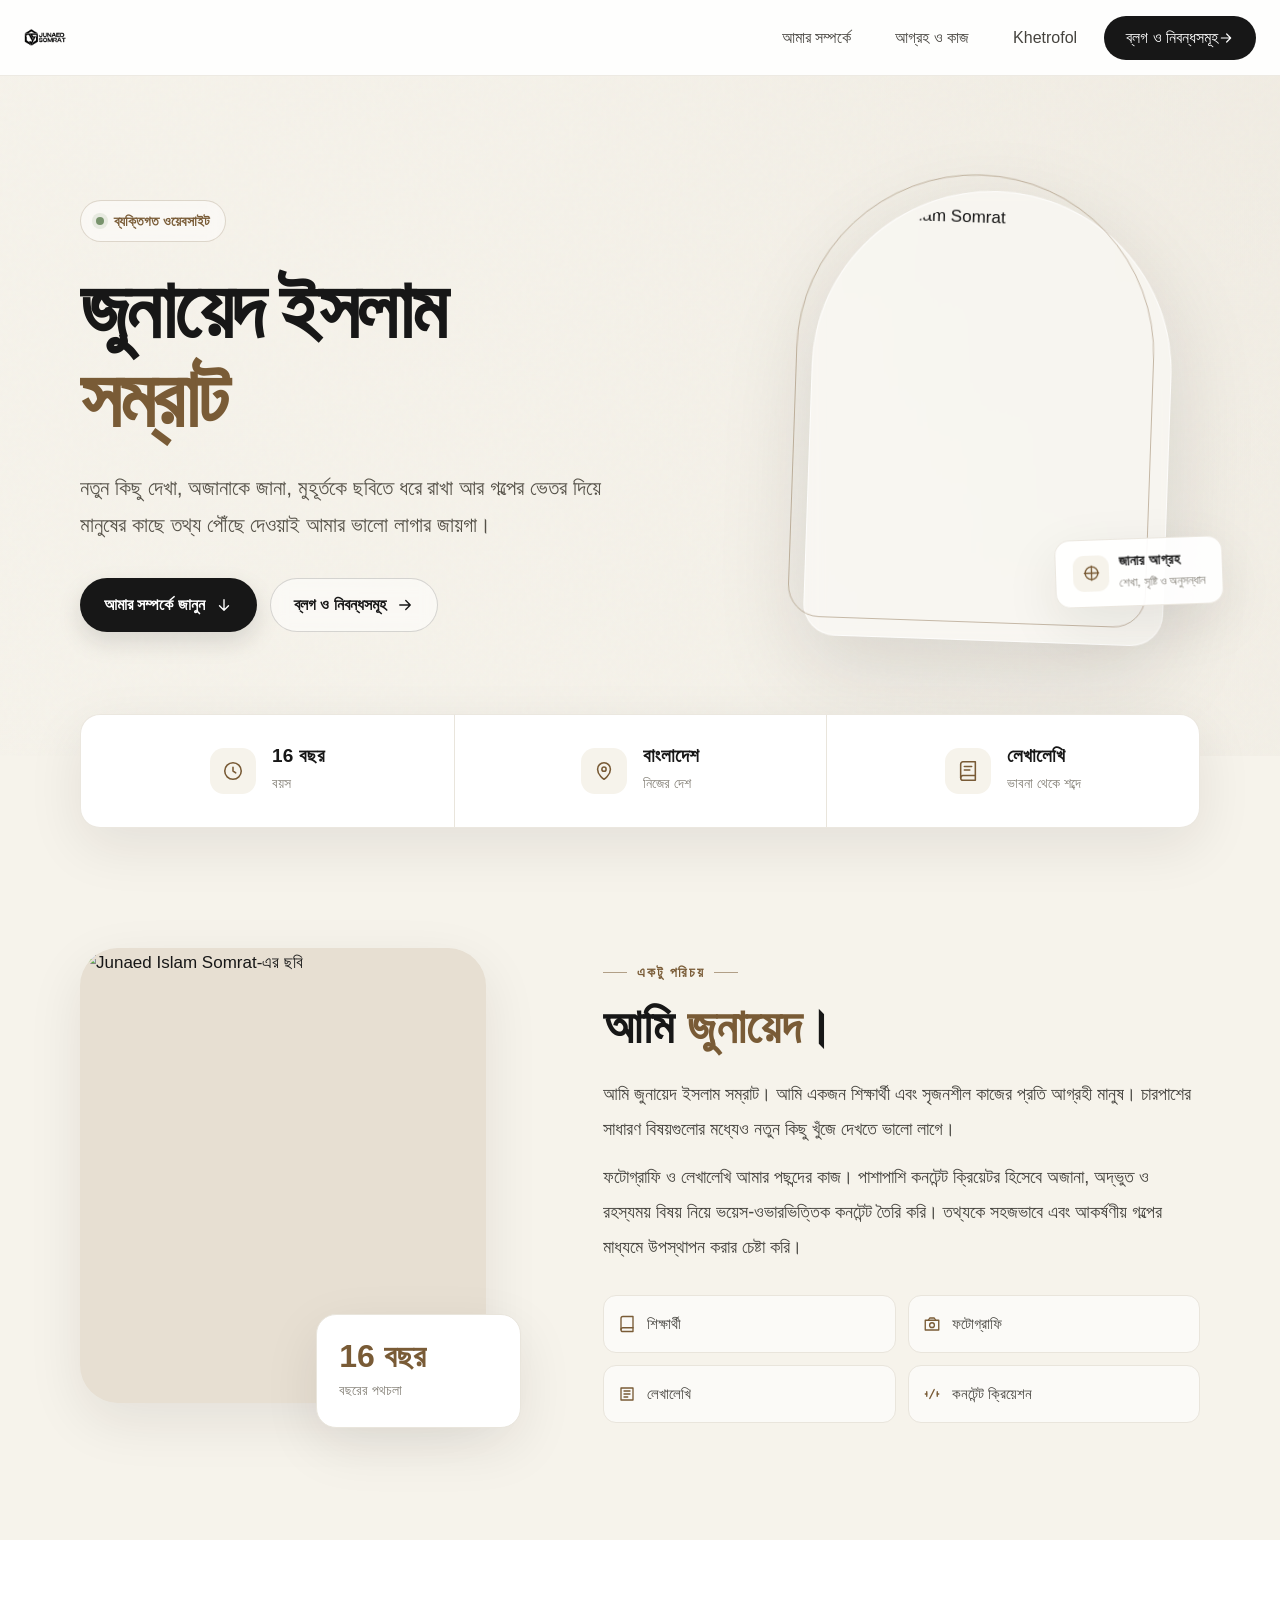
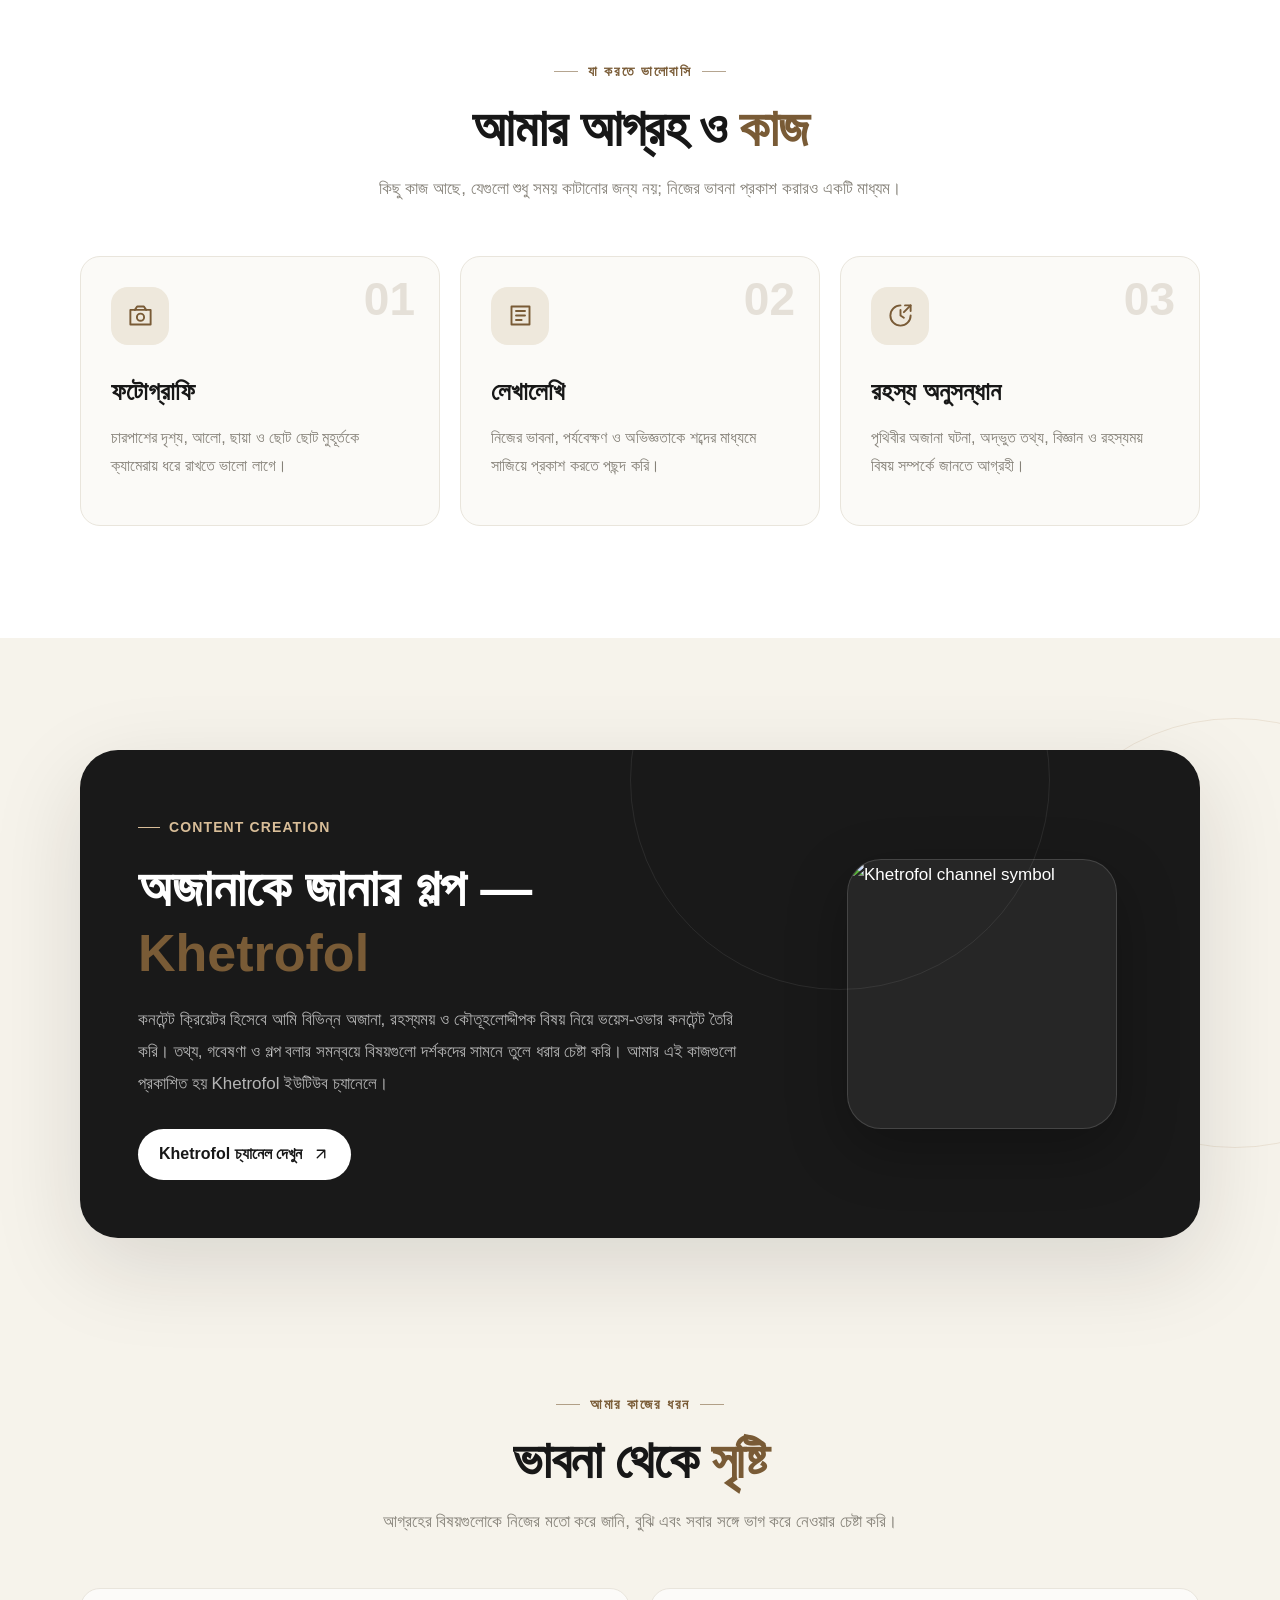
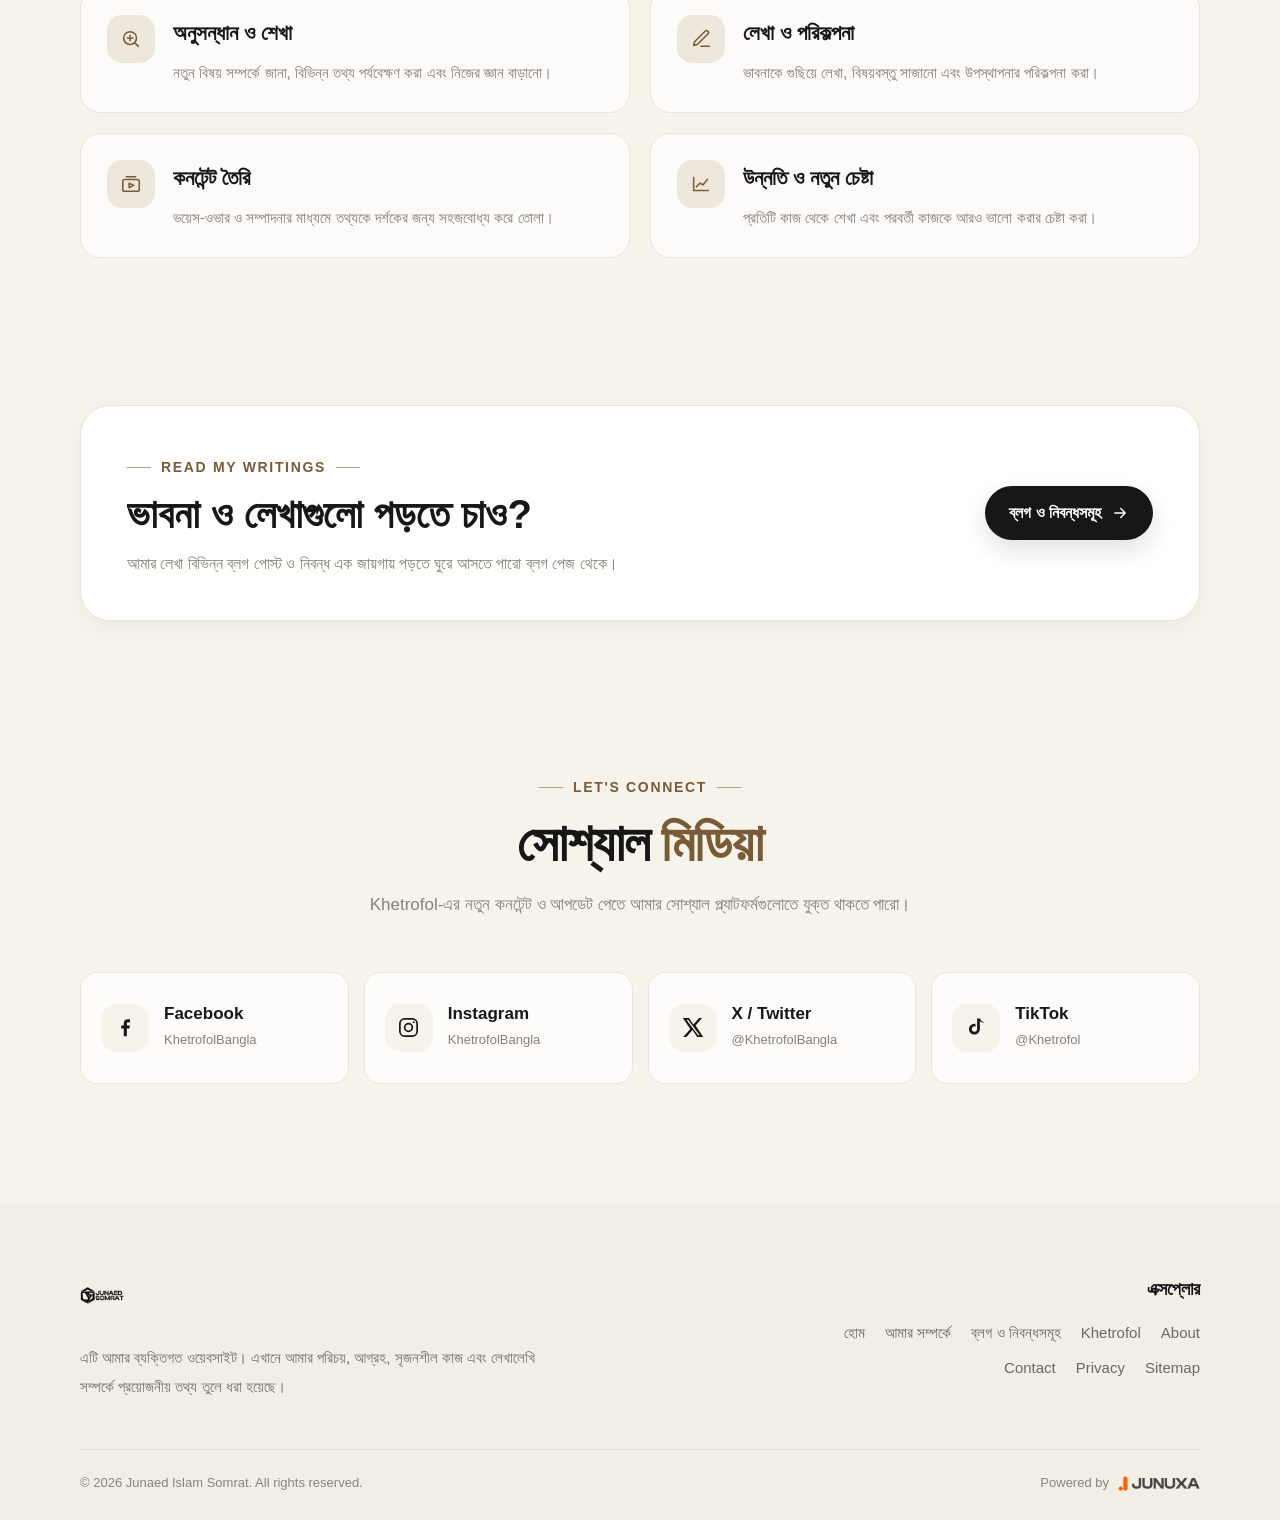
==== commit 2f029296: "Update website metadata for official branding" ====
--- a/index.html
+++ b/index.html
@@ -6,27 +6,27 @@
     <meta name="theme-color" content="#f6f3eb">
     <meta name="color-scheme" content="light">
     <meta name="author" content="Junaed Islam Somrat">
-    <meta name="description" content="Junaed Islam Somrat-এর ব্যক্তিগত ওয়েবসাইট। ফটোগ্রাফি, লেখালেখি, কনটেন্ট ক্রিয়েশন এবং রহস্যময় অজানা বিষয় নিয়ে তাঁর কাজ সম্পর্কে জানুন।">
+    <meta name="description" content="Official website of Junaed Islam Somrat. Know in details and read blogs.">
     <meta name="keywords" content="Junaed Islam Somrat, Junaed Somrat, Khetrofol, Photographer, Writer, Content Creator">
     <meta name="robots" content="index, follow">
     <link rel="canonical" href="https://junaedsomrat.github.io/">
       <meta name="google-site-verification" content="H_rIJDUtDtSYCQ1I2PVT_ftE_WeaCxBWC3lVT_-0hZI" />
 
     <meta property="og:type" content="website">
-    <meta property="og:title" content="Junaed Islam Somrat — Personal Website">
-    <meta property="og:description" content="ফটোগ্রাফি, লেখালেখি ও রহস্যময় কনটেন্টের জগতে আমার ছোট্ট পরিচয়।">
+    <meta property="og:title" content="Junaed Somrat | Official Website">
+    <meta property="og:description" content="Official website of Junaed Islam Somrat. Know in details and read blogs.">
     <meta property="og:url" content="https://junaedsomrat.github.io/">
     <meta property="og:image" content="https://junaedsomrat.github.io/images/profile.jpg">
     <meta property="og:locale" content="bn_BD">
 
     <meta name="twitter:card" content="summary_large_image">
-    <meta name="twitter:title" content="Junaed Islam Somrat">
-    <meta name="twitter:description" content="Personal website of Junaed Islam Somrat.">
+    <meta name="twitter:title" content="Junaed Somrat">
+    <meta name="twitter:description" content="Official website of Junaed Islam Somrat. Know in details and read blogs.">
     <meta name="twitter:image" content="https://junaedsomrat.github.io/images/profile.jpg">
 
     <title>Junaed Somrat | Official Website</title>
 
-    <link rel="preload" href="" as="font" type="font/ttf" crossorigin>
+    <link rel="preload" href="https://raw.githubusercontent.com/junaedsomrat/junaedsomrat.github.io/refs/heads/main/assets/kalpurush.ttf" as="font" type="font/ttf" crossorigin>
     <link rel="preconnect" href="https://fonts.googleapis.com">
     <link rel="preconnect" href="https://fonts.gstatic.com" crossorigin>
 
@@ -36,7 +36,7 @@
         ========================================================= */
         @font-face {
             font-family: "Kalpurush";
-            src: url("") format("truetype");
+            src: url("https://raw.githubusercontent.com/junaedsomrat/junaedsomrat.github.io/refs/heads/main/assets/kalpurush.ttf") format("truetype");
             font-style: normal;
             font-weight: 100 900;
             font-display: swap;
@@ -1641,7 +1641,7 @@
         <div class="nav-inner">
             <a class="brand" href="/" aria-label="Junaed Islam Somrat — Home">
                 <img class="brand-logo" src="/assets/nav.png" alt="Junaed logo">
-                <span class="brand-name">Junaed Islam Somrat</span>
+            
             </a>
 
             <button
@@ -2191,7 +2191,7 @@
                 <div>
                     <a class="footer-brand" href="/">
                         <img src="/assets/nav.png" alt="">
-                        <strong>Junaed Islam Somrat</strong>
+                    
                     </a>
 
                     <p class="footer-about">
@@ -2461,5 +2461,7 @@
             initializeWebsite();
         }
     </script>
+
+    <!-- Cloudflare Web Analytics --><script type='module' src='https://static.cloudflareinsights.com/beacon.min.js' data-cf-beacon='{"token": "540a7ffdd5cc446b900995856b82b95d"}'></script><!-- End Cloudflare Web Analytics -->
 </body>
 </html>
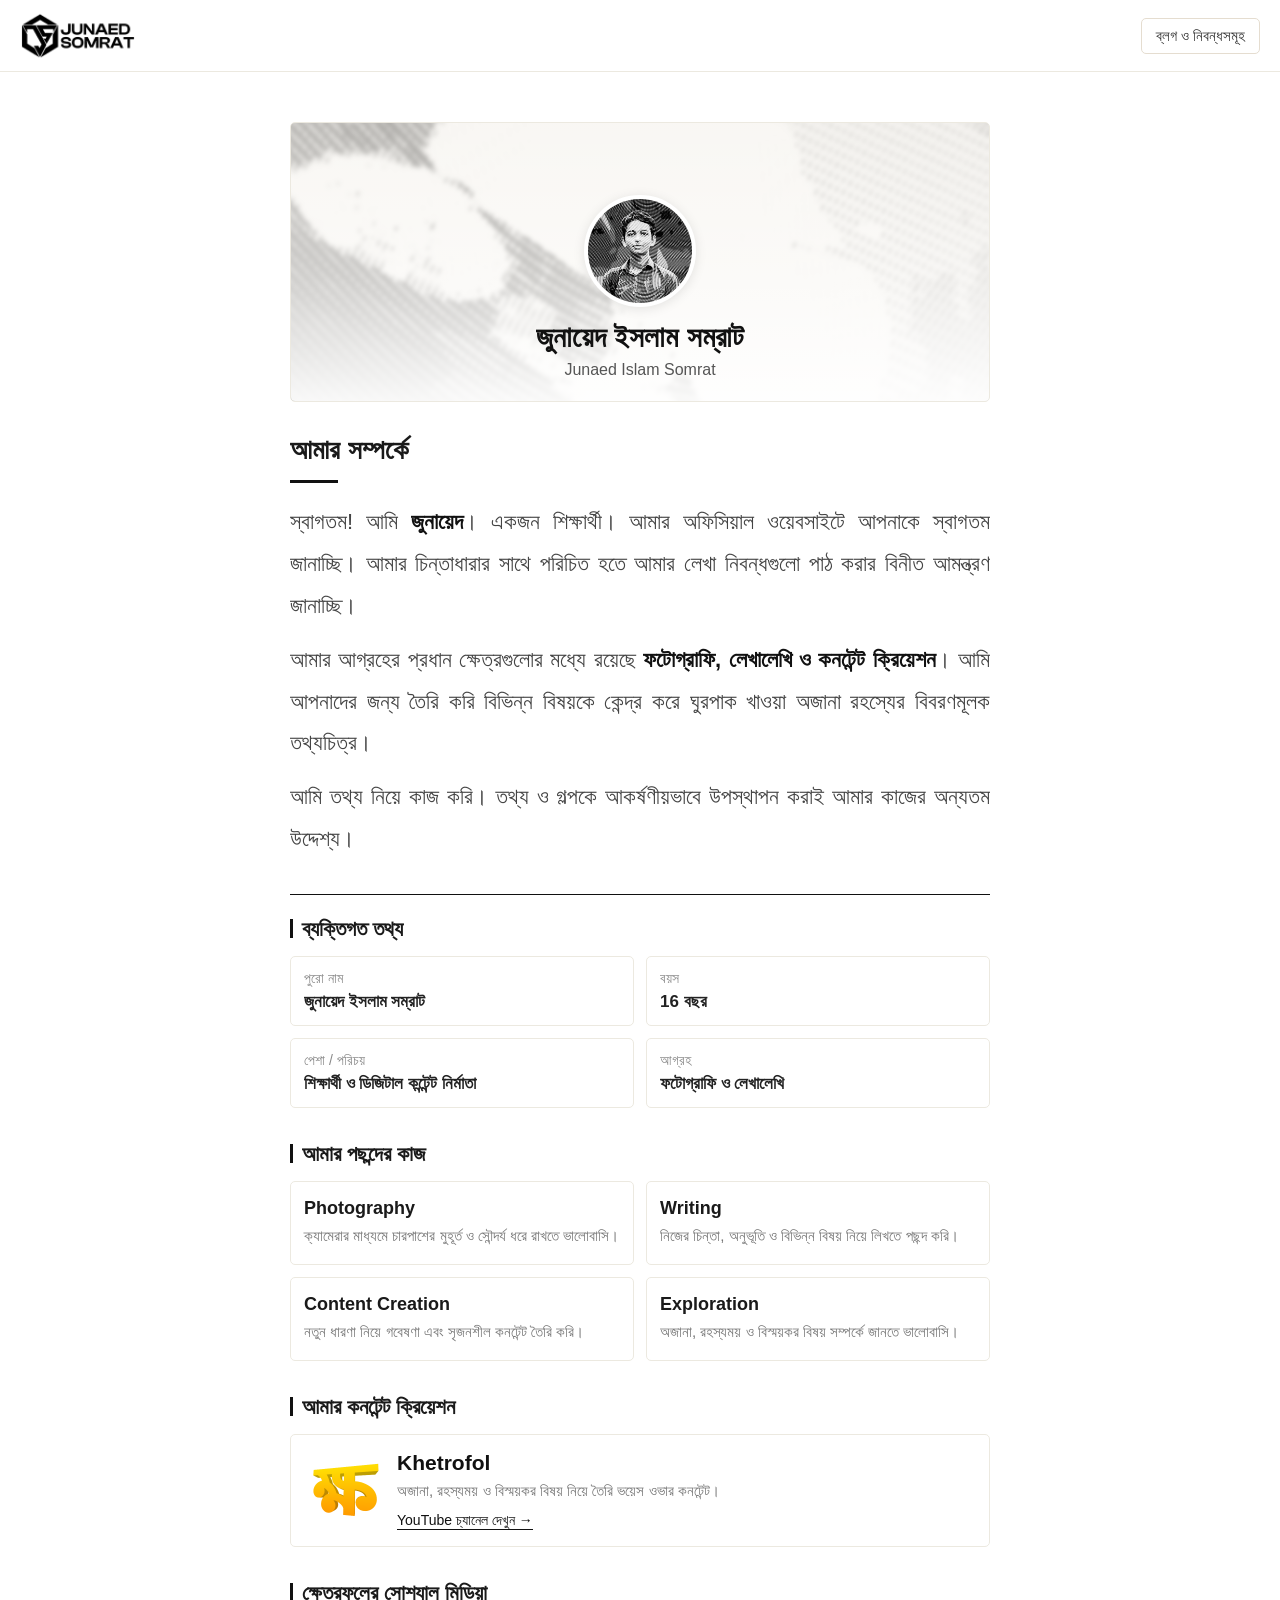
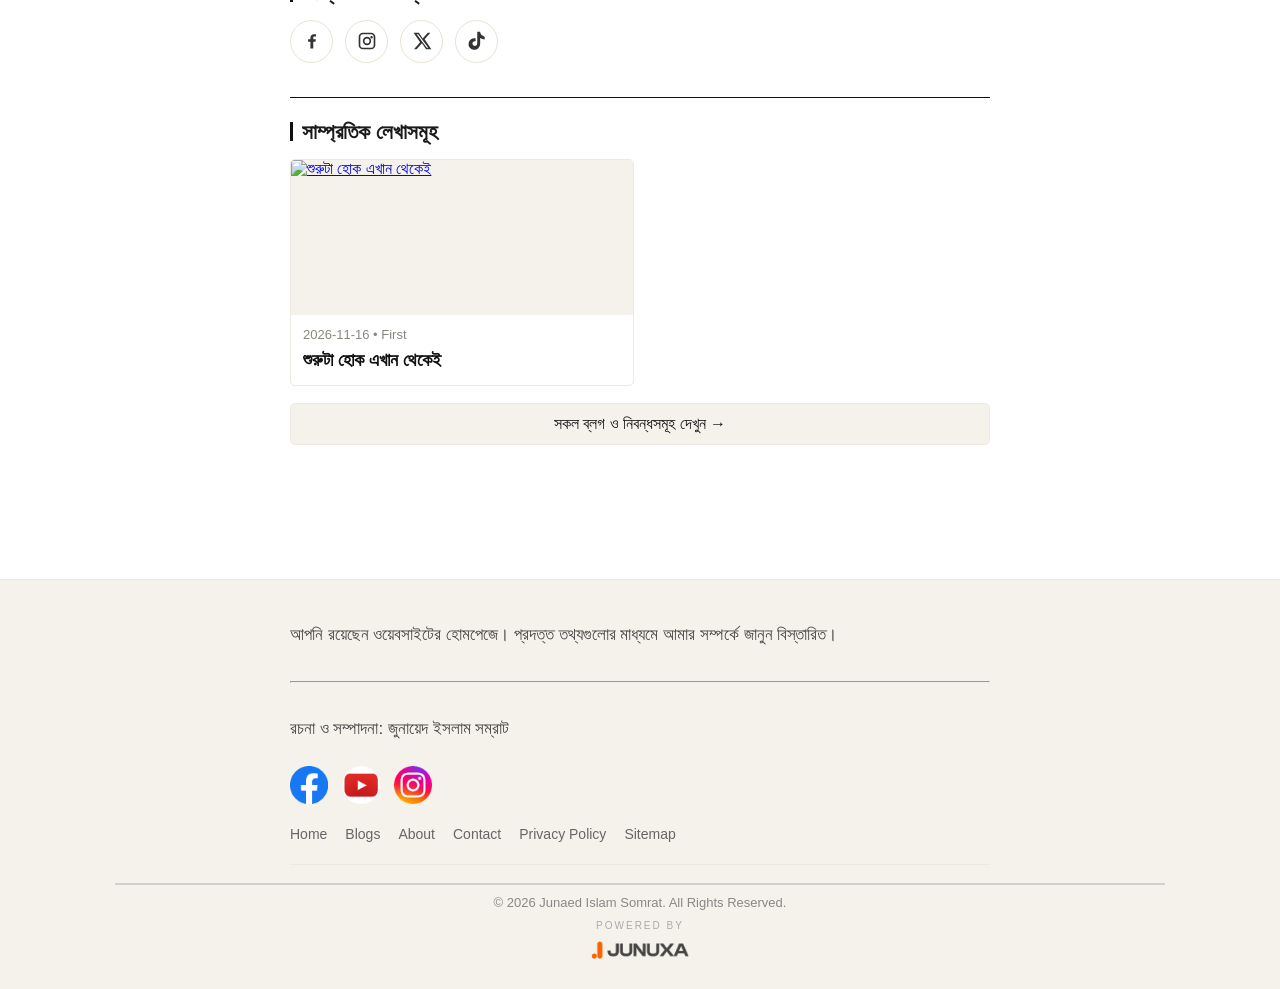
==== commit e9e05b60: "Update index.html" ====
--- a/index.html
+++ b/index.html
@@ -1,7 +1,11 @@
+
 <!DOCTYPE html>
 <html lang="bn">
 <head>
-    <meta charset="UTF-8">
+<meta charset="UTF-8">
+<meta name="viewport" content="width=device-width, initial-scale=1.0">
+
+<meta charset="UTF-8">
     <meta name="viewport" content="width=device-width, initial-scale=1.0">
     <meta name="theme-color" content="#f6f3eb">
     <meta name="color-scheme" content="light">
@@ -26,2442 +30,1321 @@
 
     <title>Junaed Somrat | Official Website</title>
 
-    <link rel="preload" href="https://raw.githubusercontent.com/junaedsomrat/junaedsomrat.github.io/refs/heads/main/assets/kalpurush.ttf" as="font" type="font/ttf" crossorigin>
-    <link rel="preconnect" href="https://fonts.googleapis.com">
-    <link rel="preconnect" href="https://fonts.gstatic.com" crossorigin>
-
-    <style>
-        /* =========================================================
-           01. FONT
-        ========================================================= */
-        @font-face {
-            font-family: "Kalpurush";
-            src: url("https://raw.githubusercontent.com/junaedsomrat/junaedsomrat.github.io/refs/heads/main/assets/kalpurush.ttf") format("truetype");
-            font-style: normal;
-            font-weight: 100 900;
-            font-display: swap;
-        }
-
-        /* =========================================================
-           02. DESIGN TOKENS
-        ========================================================= */
-        :root {
-            --page: #f6f3eb;
-            --surface: #ffffff;
-            --surface-soft: #fbfaf7;
-            --ink: #171717;
-            --ink-soft: #45433e;
-            --muted: #858178;
-            --line: #e9e5dc;
-            --accent: #a17b4c;
-            --accent-dark: #795b36;
-            --dark: #171717;
-            --footer: #f1eee6;
-            --shadow-sm: 0 8px 24px rgba(30, 27, 20, 0.045);
-            --shadow-md: 0 18px 55px rgba(30, 27, 20, 0.085);
-            --shadow-lg: 0 28px 90px rgba(30, 27, 20, 0.13);
-            --radius-sm: 12px;
-            --radius-md: 20px;
-            --radius-lg: 30px;
-            --radius-xl: 38px;
-            --container: 1120px;
-            --nav-height: 76px;
-            --ease: cubic-bezier(.2, .7, .2, 1);
-        }
-
-        /* =========================================================
-           03. RESET AND BASE
-        ========================================================= */
-        *,
-        *::before,
-        *::after {
-            box-sizing: border-box;
-        }
-
-        html {
-            scroll-behavior: smooth;
-            scroll-padding-top: 100px;
-        }
-
-        body {
-            margin: 0;
-            min-width: 320px;
-            background: var(--page);
-            color: var(--ink);
-            font-family: "Kalpurush", sans-serif;
-            font-size: 17px;
-            line-height: 1.75;
-            -webkit-font-smoothing: antialiased;
-            text-rendering: optimizeLegibility;
-        }
-
-        body,
-        button,
-        a {
-            -webkit-tap-highlight-color: transparent;
-        }
-
-        body::selection {
-            background: rgba(161, 123, 76, .22);
-            color: var(--ink);
-        }
-
-        img {
-            display: block;
-            max-width: 100%;
-        }
-
-        a {
-            color: inherit;
-            text-decoration: none;
-        }
-
-        button {
-            color: inherit;
-            font: inherit;
-        }
-
-        button,
-        a {
-            touch-action: manipulation;
-        }
-
-        button:focus-visible,
-        a:focus-visible {
-            outline: 3px solid rgba(161, 123, 76, .55);
-            outline-offset: 4px;
-        }
-
-        .container {
-            width: min(var(--container), calc(100% - 56px));
-            margin-inline: auto;
-        }
-
-        .section {
-            padding: 112px 0;
-        }
-
-        .section-heading {
-            max-width: 680px;
-            margin: 0 auto 52px;
-            text-align: center;
-        }
-
-        .eyebrow {
-            display: inline-flex;
-            align-items: center;
-            gap: 10px;
-            margin-bottom: 13px;
-            color: var(--accent-dark);
-            font-size: 14px;
-            font-weight: 700;
-            letter-spacing: .12em;
-        }
-
-        .eyebrow::before,
-        .eyebrow::after {
-            width: 24px;
-            height: 1px;
-            background: currentColor;
-            content: "";
-            opacity: .55;
-        }
-
-        .section-title {
-            margin: 0;
-            font-size: clamp(34px, 5vw, 52px);
-            font-weight: 700;
-            line-height: 1.2;
-            letter-spacing: -.025em;
-        }
-
-        .section-description {
-            max-width: 570px;
-            margin: 15px auto 0;
-            color: var(--muted);
-            font-size: 17px;
-        }
-
-        .accent-text {
-            color: var(--accent-dark);
-        }
-
-        /* =========================================================
-           04. NAVIGATION
-        ========================================================= */
-        .site-header {
-            position: sticky;
-            z-index: 1000;
-            top: 0;
-            width: 100%;
-            height: var(--nav-height);
-            border-bottom: 1px solid rgba(233, 229, 220, .8);
-            background: rgba(255, 255, 255, .88);
-            backdrop-filter: blur(18px);
-            -webkit-backdrop-filter: blur(18px);
-        }
-
-        .nav-inner {
-            display: flex;
-            width: min(1240px, calc(100% - 48px));
-            height: 100%;
-            align-items: center;
-            justify-content: space-between;
-            margin-inline: auto;
-        }
-
-        .brand {
-            display: inline-flex;
-            min-width: 0;
-            align-items: center;
-            gap: 12px;
-        }
-
-        .brand-logo {
-            width: 42px;
-            height: 42px;
-            object-fit: contain;
-        }
-
-        .brand-name {
-            overflow: hidden;
-            color: var(--ink);
-            font-size: 19px;
-            font-weight: 700;
-            text-overflow: ellipsis;
-            white-space: nowrap;
-        }
-
-        .nav-links {
-            display: flex;
-            align-items: center;
-            gap: 10px;
-        }
-
-        .nav-link {
-            display: inline-flex;
-            min-height: 44px;
-            align-items: center;
-            justify-content: center;
-            padding: 8px 17px;
-            border-radius: 999px;
-            color: var(--ink-soft);
-            font-size: 16px;
-            transition: background .25s var(--ease), color .25s var(--ease), transform .25s var(--ease);
-        }
-
-        .nav-link:hover {
-            transform: translateY(-1px);
-            background: var(--page);
-            color: var(--ink);
-        }
-
-        .nav-link-primary {
-            padding-inline: 22px;
-            background: var(--dark);
-            color: #fff;
-        }
-
-        .nav-link-primary:hover {
-            background: var(--accent-dark);
-            color: #fff;
-        }
-
-        .menu-toggle {
-            display: none;
-            width: 44px;
-            height: 44px;
-            align-items: center;
-            justify-content: center;
-            border: 1px solid var(--line);
-            border-radius: 50%;
-            background: var(--surface);
-            cursor: pointer;
-        }
-
-        .menu-toggle svg {
-            width: 20px;
-            height: 20px;
-        }
-
-        /* =========================================================
-           05. HERO
-        ========================================================= */
-        .hero {
-            position: relative;
-            display: grid;
-            min-height: 680px;
-            overflow: hidden;
-            align-items: center;
-            isolation: isolate;
-            background: #e8e2d7;
-        }
-
-        .hero-background {
-            position: absolute;
-            z-index: -3;
-            inset: 0;
-            background-image: url("https://junaedsomrat.github.io/images/banner.jpg");
-            background-position: center 43%;
-            background-size: cover;
-            filter: saturate(.72);
-            transform: scale(1.025);
-        }
-
-        .hero-overlay {
-            position: absolute;
-            z-index: -2;
-            inset: 0;
-            background:
-                linear-gradient(90deg, rgba(246, 243, 235, .96) 0%, rgba(246, 243, 235, .88) 42%, rgba(246, 243, 235, .50) 100%),
-                linear-gradient(0deg, rgba(246, 243, 235, .55), rgba(246, 243, 235, .18));
-        }
-
-        .hero-grain {
-            position: absolute;
-            z-index: -1;
-            inset: 0;
-            pointer-events: none;
-            opacity: .12;
-            background-image: url("data:image/svg+xml,%3Csvg viewBox='0 0 180 180' xmlns='http://www.w3.org/2000/svg'%3E%3Cfilter id='n'%3E%3CfeTurbulence type='fractalNoise' baseFrequency='.8' numOctaves='3' stitchTiles='stitch'/%3E%3C/filter%3E%3Crect width='100%25' height='100%25' filter='url(%23n)' opacity='.2'/%3E%3C/svg%3E");
-        }
-
-        .hero-content {
-            display: grid;
-            grid-template-columns: minmax(0, 1.2fr) minmax(280px, .8fr);
-            align-items: center;
-            gap: 72px;
-            padding-top: 76px;
-            padding-bottom: 76px;
-        }
-
-        .hero-copy {
-            max-width: 650px;
-        }
-
-        .hero-kicker {
-            display: inline-flex;
-            align-items: center;
-            gap: 10px;
-            margin-bottom: 24px;
-            padding: 8px 15px;
-            border: 1px solid rgba(121, 91, 54, .22);
-            border-radius: 999px;
-            background: rgba(255, 255, 255, .46);
-            color: var(--accent-dark);
-            font-size: 14px;
-            font-weight: 700;
-            backdrop-filter: blur(8px);
-        }
-
-        .status-dot {
-            width: 8px;
-            height: 8px;
-            border-radius: 50%;
-            background: #78936c;
-            box-shadow: 0 0 0 4px rgba(120, 147, 108, .14);
-        }
-
-        .hero-title {
-            margin: 0;
-            font-size: clamp(48px, 7.2vw, 82px);
-            font-weight: 700;
-            line-height: 1.08;
-            letter-spacing: -.045em;
-        }
-
-        .hero-title span {
-            display: block;
-            color: var(--accent-dark);
-        }
-
-        .hero-subtitle {
-            max-width: 570px;
-            margin: 25px 0 0;
-            color: #555148;
-            font-size: clamp(18px, 2vw, 21px);
-            line-height: 1.8;
-        }
-
-        .hero-actions {
-            display: flex;
-            flex-wrap: wrap;
-            gap: 13px;
-            margin-top: 34px;
-        }
-
-        .button {
-            display: inline-flex;
-            min-height: 54px;
-            align-items: center;
-            justify-content: center;
-            gap: 10px;
-            padding: 12px 23px;
-            border: 1px solid transparent;
-            border-radius: 999px;
-            font-size: 16px;
-            font-weight: 700;
-            transition: transform .25s var(--ease), background .25s var(--ease), box-shadow .25s var(--ease);
-        }
-
-        .button:hover {
-            transform: translateY(-3px);
-        }
-
-        .button-dark {
-            background: var(--dark);
-            color: #fff;
-            box-shadow: 0 10px 25px rgba(23, 23, 23, .13);
-        }
-
-        .button-dark:hover {
-            background: var(--accent-dark);
-            box-shadow: 0 14px 30px rgba(121, 91, 54, .2);
-        }
-
-        .button-light {
-            border-color: rgba(23, 23, 23, .16);
-            background: rgba(255, 255, 255, .5);
-            color: var(--ink);
-            backdrop-filter: blur(8px);
-        }
-
-        .button-light:hover {
-            background: #fff;
-        }
-
-        .button svg {
-            width: 18px;
-            height: 18px;
-            flex: 0 0 auto;
-        }
-
-        .hero-visual {
-            position: relative;
-            display: flex;
-            min-height: 420px;
-            align-items: center;
-            justify-content: center;
-        }
-
-        .portrait-frame {
-            position: relative;
-            width: min(100%, 360px);
-            aspect-ratio: 4 / 5;
-            padding: 11px;
-            border: 1px solid rgba(255, 255, 255, .7);
-            border-radius: 190px 190px 34px 34px;
-            background: rgba(255, 255, 255, .42);
-            box-shadow: var(--shadow-lg);
-            transform: rotate(2deg);
-            backdrop-filter: blur(10px);
-        }
-
-        .portrait-frame::before {
-            position: absolute;
-            z-index: -1;
-            inset: -17px 17px 17px -17px;
-            border: 1px solid rgba(121, 91, 54, .4);
-            border-radius: 190px 190px 34px 34px;
-            content: "";
-        }
-
-        .portrait-image {
-            width: 100%;
-            height: 100%;
-            border-radius: 180px 180px 25px 25px;
-            object-fit: cover;
-            object-position: center 35%;
-        }
-
-        .portrait-caption {
-            position: absolute;
-            right: -23px;
-            bottom: 35px;
-            display: flex;
-            align-items: center;
-            gap: 10px;
-            padding: 12px 17px;
-            border: 1px solid rgba(233, 229, 220, .9);
-            border-radius: 15px;
-            background: rgba(255, 255, 255, .92);
-            box-shadow: var(--shadow-md);
-            transform: rotate(-2deg);
-        }
-
-        .caption-icon {
-            display: grid;
-            width: 36px;
-            height: 36px;
-            place-items: center;
-            border-radius: 11px;
-            background: var(--page);
-            color: var(--accent-dark);
-        }
-
-        .caption-icon svg {
-            width: 19px;
-            height: 19px;
-        }
-
-        .caption-text {
-            line-height: 1.35;
-        }
-
-        .caption-text strong {
-            display: block;
-            font-size: 14px;
-        }
-
-        .caption-text span {
-            color: var(--muted);
-            font-size: 12px;
-        }
-
-        /* =========================================================
-           06. QUICK FACTS
-        ========================================================= */
-        .quick-facts-wrap {
-            position: relative;
-            z-index: 3;
-            margin-top: -42px;
-        }
-
-        .quick-facts {
-            display: grid;
-            grid-template-columns: repeat(3, 1fr);
-            overflow: hidden;
-            border: 1px solid rgba(233, 229, 220, .9);
-            border-radius: var(--radius-md);
-            background: var(--surface);
-            box-shadow: var(--shadow-md);
-        }
-
-        .fact {
-            display: flex;
-            min-height: 112px;
-            align-items: center;
-            justify-content: center;
-            gap: 16px;
-            padding: 20px;
-        }
-
-        .fact + .fact {
-            border-left: 1px solid var(--line);
-        }
-
-        .fact-icon {
-            display: grid;
-            width: 46px;
-            height: 46px;
-            flex: 0 0 auto;
-            place-items: center;
-            border-radius: 14px;
-            background: var(--page);
-            color: var(--accent-dark);
-        }
-
-        .fact-icon svg {
-            width: 22px;
-            height: 22px;
-        }
-
-        .fact-copy strong {
-            display: block;
-            font-size: 19px;
-            line-height: 1.3;
-        }
-
-        .fact-copy span {
-            color: var(--muted);
-            font-size: 14px;
-        }
-
-        /* =========================================================
-           07. ABOUT
-        ========================================================= */
-        .about-section {
-            padding-top: 120px;
-        }
-
-        .about-grid {
-            display: grid;
-            grid-template-columns: .85fr 1.15fr;
-            align-items: center;
-            gap: 82px;
-        }
-
-        .about-art {
-            position: relative;
-            min-height: 480px;
-        }
-
-        .about-art-card {
-            position: absolute;
-            inset: 0 35px 25px 0;
-            overflow: hidden;
-            border-radius: var(--radius-xl);
-            background: #e7dfd2;
-            box-shadow: var(--shadow-md);
-        }
-
-        .about-art-card img {
-            width: 100%;
-            height: 100%;
-            object-fit: cover;
-            object-position: center;
-        }
-
-        .about-art-note {
-            position: absolute;
-            right: 0;
-            bottom: 0;
-            width: 205px;
-            padding: 22px;
-            border: 1px solid var(--line);
-            border-radius: var(--radius-md);
-            background: var(--surface);
-            box-shadow: var(--shadow-md);
-        }
-
-        .about-art-note strong {
-            display: block;
-            color: var(--accent-dark);
-            font-size: 32px;
-            line-height: 1.2;
-        }
-
-        .about-art-note span {
-            color: var(--muted);
-            font-size: 14px;
-        }
-
-        .about-copy .eyebrow {
-            margin-bottom: 12px;
-        }
-
-        .about-copy h2 {
-            margin: 0;
-            font-size: clamp(34px, 4vw, 48px);
-            line-height: 1.25;
-        }
-
-        .about-copy p {
-            margin: 20px 0 0;
-            color: var(--ink-soft);
-            font-size: 18px;
-            line-height: 1.95;
-        }
-
-        .about-copy p + p {
-            margin-top: 13px;
-        }
-
-        .about-details {
-            display: grid;
-            grid-template-columns: repeat(2, minmax(0, 1fr));
-            gap: 12px;
-            margin-top: 30px;
-        }
-
-        .detail-item {
-            display: flex;
-            min-height: 58px;
-            align-items: center;
-            gap: 11px;
-            padding: 12px 14px;
-            border: 1px solid var(--line);
-            border-radius: 13px;
-            background: rgba(255, 255, 255, .62);
-        }
-
-        .detail-item svg {
-            width: 18px;
-            height: 18px;
-            flex: 0 0 auto;
-            color: var(--accent-dark);
-        }
-
-        .detail-item span {
-            color: var(--ink-soft);
-            font-size: 15px;
-        }
-
-        /* =========================================================
-           08. INTERESTS
-        ========================================================= */
-        .interests-section {
-            background: var(--surface);
-        }
-
-        .interest-grid {
-            display: grid;
-            grid-template-columns: repeat(3, minmax(0, 1fr));
-            gap: 20px;
-        }
-
-        .interest-card {
-            position: relative;
-            min-height: 270px;
-            overflow: hidden;
-            padding: 30px;
-            border: 1px solid var(--line);
-            border-radius: var(--radius-md);
-            background: var(--surface-soft);
-            transition: transform .35s var(--ease), box-shadow .35s var(--ease), border-color .35s var(--ease);
-        }
-
-        .interest-card:hover {
-            transform: translateY(-8px);
-            border-color: rgba(161, 123, 76, .38);
-            box-shadow: var(--shadow-md);
-        }
-
-        .interest-number {
-            position: absolute;
-            top: 19px;
-            right: 24px;
-            color: rgba(121, 91, 54, .16);
-            font-size: 46px;
-            font-weight: 700;
-            line-height: 1;
-        }
-
-        .interest-icon {
-            display: grid;
-            width: 58px;
-            height: 58px;
-            place-items: center;
-            margin-bottom: 25px;
-            border-radius: 17px;
-            background: #eee8dc;
-            color: var(--accent-dark);
-        }
-
-        .interest-icon svg {
-            width: 27px;
-            height: 27px;
-        }
-
-        .interest-card h3 {
-            margin: 0;
-            font-size: 25px;
-        }
-
-        .interest-card p {
-            margin: 10px 0 0;
-            color: var(--muted);
-            font-size: 16px;
-            line-height: 1.8;
-        }
-
-        /* =========================================================
-           09. CREATOR / KHETROFOL
-        ========================================================= */
-        .creator-section {
-            position: relative;
-            overflow: hidden;
-        }
-
-        .creator-section::before {
-            position: absolute;
-            top: 80px;
-            right: -170px;
-            width: 430px;
-            height: 430px;
-            border: 1px solid rgba(161, 123, 76, .14);
-            border-radius: 50%;
-            content: "";
-        }
-
-        .creator-card {
-            position: relative;
-            display: grid;
-            grid-template-columns: minmax(0, 1fr) 320px;
-            align-items: center;
-            gap: 55px;
-            overflow: hidden;
-            padding: 58px;
-            border-radius: var(--radius-xl);
-            background: #191919;
-            color: #fff;
-            box-shadow: var(--shadow-lg);
-        }
-
-        .creator-card::after {
-            position: absolute;
-            top: -180px;
-            right: 150px;
-            width: 420px;
-            height: 420px;
-            border: 1px solid rgba(255, 255, 255, .08);
-            border-radius: 50%;
-            content: "";
-            pointer-events: none;
-        }
-
-        .creator-copy {
-            position: relative;
-            z-index: 1;
-        }
-
-        .creator-kicker {
-            display: inline-flex;
-            align-items: center;
-            gap: 9px;
-            margin-bottom: 16px;
-            color: #d8bd98;
-            font-size: 14px;
-            font-weight: 700;
-            letter-spacing: .08em;
-        }
-
-        .creator-kicker span {
-            width: 22px;
-            height: 1px;
-            background: currentColor;
-        }
-
-        .creator-copy h2 {
-            max-width: 620px;
-            margin: 0;
-            font-size: clamp(34px, 4.5vw, 52px);
-            line-height: 1.25;
-        }
-
-        .creator-copy p {
-            max-width: 620px;
-            margin: 18px 0 0;
-            color: rgba(255, 255, 255, .68);
-            font-size: 17px;
-            line-height: 1.9;
-        }
-
-        .creator-button {
-            display: inline-flex;
-            min-height: 51px;
-            align-items: center;
-            gap: 10px;
-            margin-top: 28px;
-            padding: 11px 21px;
-            border-radius: 999px;
-            background: #fff;
-            color: #171717;
-            font-size: 16px;
-            font-weight: 700;
-            transition: transform .25s var(--ease), background .25s var(--ease);
-        }
-
-        .creator-button:hover {
-            transform: translateY(-3px);
-            background: #e9ddca;
-        }
-
-        .creator-button svg {
-            width: 18px;
-            height: 18px;
-        }
-
-        .channel-art {
-            position: relative;
-            z-index: 1;
-            display: flex;
-            align-items: center;
-            justify-content: center;
-        }
-
-        .channel-art img {
-            width: min(100%, 270px);
-            aspect-ratio: 1;
-            border: 1px solid rgba(255, 255, 255, .14);
-            border-radius: 34px;
-            background: rgba(255, 255, 255, .06);
-            object-fit: contain;
-            box-shadow: 0 20px 60px rgba(0, 0, 0, .28);
-            transition: transform .4s var(--ease);
-        }
-
-        .channel-art img:hover {
-            transform: rotate(-4deg) scale(1.035);
-        }
-
-        /* =========================================================
-           10. PERSONAL APPROACH
-        ========================================================= */
-        .approach-section {
-            padding-top: 35px;
-        }
-
-        .approach-grid {
-            display: grid;
-            grid-template-columns: repeat(2, minmax(0, 1fr));
-            gap: 20px;
-        }
-
-        .approach-card {
-            display: flex;
-            align-items: flex-start;
-            gap: 18px;
-            padding: 26px;
-            border: 1px solid var(--line);
-            border-radius: var(--radius-md);
-            background: rgba(255, 255, 255, .72);
-        }
-
-        .approach-icon {
-            display: grid;
-            width: 48px;
-            height: 48px;
-            flex: 0 0 auto;
-            place-items: center;
-            border-radius: 15px;
-            background: #eee8dc;
-            color: var(--accent-dark);
-        }
-
-        .approach-icon svg {
-            width: 22px;
-            height: 22px;
-        }
-
-        .approach-card h3 {
-            margin: 0;
-            font-size: 21px;
-        }
-
-        .approach-card p {
-            margin: 7px 0 0;
-            color: var(--muted);
-            font-size: 15px;
-            line-height: 1.8;
-        }
-
-        /* =========================================================
-           11. BLOG FEATURE
-        ========================================================= */
-        .blog-section {
-            padding-top: 35px;
-        }
-
-        .blog-feature {
-            display: flex;
-            align-items: center;
-            justify-content: space-between;
-            gap: 35px;
-            padding: 42px 46px;
-            border: 1px solid var(--line);
-            border-radius: var(--radius-lg);
-            background: var(--surface);
-            box-shadow: var(--shadow-sm);
-        }
-
-        .blog-feature-copy {
-            max-width: 650px;
-        }
-
-        .blog-feature-copy .eyebrow {
-            margin-bottom: 8px;
-        }
-
-        .blog-feature-copy h2 {
-            margin: 0;
-            font-size: clamp(28px, 3.5vw, 40px);
-            line-height: 1.3;
-        }
-
-        .blog-feature-copy p {
-            margin: 10px 0 0;
-            color: var(--muted);
-            font-size: 16px;
-        }
-
-        .blog-feature .button {
-            flex: 0 0 auto;
-        }
-
-        /* =========================================================
-           12. SOCIAL LINKS
-        ========================================================= */
-        .social-section {
-            padding-top: 35px;
-            padding-bottom: 120px;
-        }
-
-        .social-grid {
-            display: grid;
-            grid-template-columns: repeat(4, minmax(0, 1fr));
-            gap: 15px;
-        }
-
-        .social-card {
-            display: flex;
-            min-height: 112px;
-            align-items: center;
-            gap: 15px;
-            padding: 20px;
-            border: 1px solid var(--line);
-            border-radius: 17px;
-            background: rgba(255, 255, 255, .8);
-            transition: transform .3s var(--ease), box-shadow .3s var(--ease), border-color .3s var(--ease);
-        }
-
-        .social-card:hover {
-            transform: translateY(-5px);
-            border-color: rgba(161, 123, 76, .38);
-            box-shadow: var(--shadow-md);
-        }
-
-        .social-icon {
-            display: grid;
-            width: 48px;
-            height: 48px;
-            flex: 0 0 auto;
-            place-items: center;
-            border-radius: 15px;
-            background: var(--page);
-            color: var(--ink);
-        }
-
-        .social-icon svg {
-            width: 23px;
-            height: 23px;
-        }
-
-        .social-name {
-            display: block;
-            font-size: 17px;
-            font-weight: 700;
-            line-height: 1.3;
-        }
-
-        .social-handle {
-            display: block;
-            margin-top: 4px;
-            color: var(--muted);
-            font-size: 13px;
-            overflow-wrap: anywhere;
-        }
-
-        /* =========================================================
-           13. FOOTER
-        ========================================================= */
-        .site-footer {
-            padding: 70px 0 25px;
-            background: var(--footer);
-        }
-
-        .footer-top {
-            display: grid;
-            grid-template-columns: 1.2fr .8fr;
-            gap: 60px;
-            padding-bottom: 48px;
-        }
-
-        .footer-brand {
-            display: inline-flex;
-            align-items: center;
-            gap: 12px;
-        }
-
-        .footer-brand img {
-            width: 44px;
-            height: 44px;
-            object-fit: contain;
-        }
-
-        .footer-brand strong {
-            font-size: 20px;
-        }
-
-        .footer-about {
-            max-width: 470px;
-            margin: 17px 0 0;
-            color: #777267;
-            font-size: 15px;
-            line-height: 1.9;
-        }
-
-        .footer-right {
-            display: flex;
-            flex-direction: column;
-            align-items: flex-end;
-        }
-
-        .footer-heading {
-            margin: 0 0 15px;
-            font-size: 18px;
-        }
-
-        .footer-nav {
-            display: flex;
-            flex-wrap: wrap;
-            justify-content: flex-end;
-            gap: 9px 20px;
-        }
-
-        .footer-nav a {
-            color: #6e695f;
-            font-size: 15px;
-            transition: color .2s ease;
-        }
-
-        .footer-nav a:hover {
-            color: var(--accent-dark);
-        }
-
-        .footer-bottom {
-            display: flex;
-            align-items: center;
-            justify-content: space-between;
-            gap: 20px;
-            padding-top: 22px;
-            border-top: 1px solid #dfdbd1;
-        }
-
-        .copyright {
-            margin: 0;
-            color: #898479;
-            font-size: 13px;
-        }
-
-        .powered {
-            display: flex;
-            align-items: center;
-            gap: 9px;
-            color: #898479;
-            font-size: 13px;
-        }
-
-        .powered img {
-            width: 82px;
-            max-height: 30px;
-            object-fit: contain;
-        }
-
-        /* =========================================================
-           14. BACK TO TOP
-        ========================================================= */
-        .back-to-top {
-            position: fixed;
-            z-index: 900;
-            right: 25px;
-            bottom: 25px;
-            display: grid;
-            width: 48px;
-            height: 48px;
-            place-items: center;
-            border: 1px solid rgba(233, 229, 220, .9);
-            border-radius: 50%;
-            background: rgba(255, 255, 255, .92);
-            color: var(--ink);
-            box-shadow: var(--shadow-md);
-            cursor: pointer;
-            opacity: 0;
-            pointer-events: none;
-            transform: translateY(12px);
-            transition: opacity .25s ease, transform .25s ease, background .25s ease;
-            backdrop-filter: blur(12px);
-        }
-
-        .back-to-top.visible {
-            opacity: 1;
-            pointer-events: auto;
-            transform: translateY(0);
-        }
-
-        .back-to-top:hover {
-            background: var(--page);
-        }
-
-        .back-to-top svg {
-            width: 20px;
-            height: 20px;
-        }
-
-        /* =========================================================
-           15. REVEAL ANIMATIONS
-        ========================================================= */
-        .reveal {
-            opacity: 0;
-            transform: translateY(24px);
-            transition: opacity .75s var(--ease), transform .75s var(--ease);
-        }
-
-        .reveal.is-visible {
-            opacity: 1;
-            transform: translateY(0);
-        }
-
-        .reveal-delay-1 {
-            transition-delay: .08s;
-        }
-
-        .reveal-delay-2 {
-            transition-delay: .16s;
-        }
-
-        .reveal-delay-3 {
-            transition-delay: .24s;
-        }
-
-        /* =========================================================
-           16. RESPONSIVE — TABLET
-        ========================================================= */
-        @media (max-width: 980px) {
-            :root {
-                --container: 820px;
-            }
-
-            .hero-content {
-                grid-template-columns: minmax(0, 1fr) 300px;
-                gap: 38px;
-            }
-
-            .hero-visual {
-                min-height: 370px;
-            }
-
-            .portrait-frame {
-                width: 290px;
-            }
-
-            .about-grid {
-                gap: 48px;
-            }
-
-            .creator-card {
-                grid-template-columns: minmax(0, 1fr) 240px;
-                gap: 30px;
-                padding: 42px;
-            }
-
-            .channel-art img {
-                width: 220px;
-            }
-
-            .social-grid {
-                grid-template-columns: repeat(2, minmax(0, 1fr));
-            }
-        }
-
-        /* =========================================================
-           17. RESPONSIVE — MOBILE NAVIGATION
-        ========================================================= */
-        @media (max-width: 720px) {
-            :root {
-                --nav-height: 68px;
-            }
-
-            .container {
-                width: min(100% - 36px, 560px);
-            }
-
-            .nav-inner {
-                width: calc(100% - 32px);
-            }
-
-            .brand-logo {
-                width: 38px;
-                height: 38px;
-            }
-
-            .brand-name {
-                max-width: 190px;
-                font-size: 17px;
-            }
-
-            .menu-toggle {
-                display: inline-flex;
-            }
-
-            .nav-links {
-                position: absolute;
-                top: calc(100% + 8px);
-                right: 16px;
-                left: 16px;
-                display: flex;
-                flex-direction: column;
-                align-items: stretch;
-                gap: 5px;
-                padding: 12px;
-                border: 1px solid var(--line);
-                border-radius: 18px;
-                background: rgba(255, 255, 255, .98);
-                box-shadow: var(--shadow-md);
-                opacity: 0;
-                pointer-events: none;
-                transform: translateY(-8px);
-                transition: opacity .22s ease, transform .22s ease;
-            }
-
-            .nav-links.open {
-                opacity: 1;
-                pointer-events: auto;
-                transform: translateY(0);
-            }
-
-            .nav-link {
-                justify-content: flex-start;
-                padding-inline: 15px;
-            }
-
-            .nav-link-primary {
-                justify-content: center;
-            }
-
-            .hero {
-                min-height: auto;
-            }
-
-            .hero-overlay {
-                background:
-                    linear-gradient(90deg, rgba(246, 243, 235, .94), rgba(246, 243, 235, .78)),
-                    linear-gradient(0deg, rgba(246, 243, 235, .72), rgba(246, 243, 235, .2));
-            }
-
-            .hero-content {
-                grid-template-columns: 1fr;
-                gap: 36px;
-                padding-top: 70px;
-                padding-bottom: 82px;
-            }
-
-            .hero-copy {
-                text-align: center;
-            }
-
-            .hero-kicker {
-                margin-bottom: 18px;
-            }
-
-            .hero-title {
-                font-size: clamp(45px, 12vw, 66px);
-            }
-
-            .hero-subtitle {
-                margin-inline: auto;
-                font-size: 17px;
-            }
-
-            .hero-actions {
-                justify-content: center;
-            }
-
-            .hero-visual {
-                min-height: 360px;
-            }
-
-            .portrait-frame {
-                width: min(72vw, 285px);
-            }
-
-            .portrait-caption {
-                right: max(0px, calc((100% - 310px) / 2));
-            }
-
-            .quick-facts-wrap {
-                margin-top: -35px;
-            }
-
-            .quick-facts {
-                grid-template-columns: 1fr;
-            }
-
-            .fact {
-                min-height: 82px;
-                justify-content: flex-start;
-                padding-inline: 25px;
-            }
-
-            .fact + .fact {
-                border-top: 1px solid var(--line);
-                border-left: 0;
-            }
-
-            .fact-icon {
-                width: 42px;
-                height: 42px;
-            }
-
-            .section {
-                padding: 82px 0;
-            }
-
-            .section-heading {
-                margin-bottom: 36px;
-            }
-
-            .about-section {
-                padding-top: 85px;
-            }
-
-            .about-grid {
-                grid-template-columns: 1fr;
-                gap: 45px;
-            }
-
-            .about-art {
-                min-height: 390px;
-                max-width: 480px;
-                width: 100%;
-                margin-inline: auto;
-            }
-
-            .about-art-card {
-                right: 28px;
-                bottom: 20px;
-            }
-
-            .about-copy {
-                text-align: center;
-            }
-
-            .about-details {
-                text-align: left;
-            }
-
-            .interest-grid {
-                grid-template-columns: 1fr;
-                gap: 14px;
-            }
-
-            .interest-card {
-                min-height: 230px;
-            }
-
-            .creator-card {
-                grid-template-columns: 1fr;
-                gap: 35px;
-                padding: 35px 27px;
-                text-align: center;
-            }
-
-            .creator-copy p {
-                margin-inline: auto;
-            }
-
-            .channel-art img {
-                width: min(62vw, 210px);
-            }
-
-            .approach-section,
-            .blog-section,
-            .social-section {
-                padding-top: 15px;
-            }
-
-            .approach-grid {
-                grid-template-columns: 1fr;
-                gap: 13px;
-            }
-
-            .blog-feature {
-                flex-direction: column;
-                align-items: flex-start;
-                padding: 30px 25px;
-            }
-
-            .blog-feature .button {
-                width: 100%;
-            }
-
-            .social-grid {
-                grid-template-columns: 1fr 1fr;
-                gap: 11px;
-            }
-
-            .social-card {
-                min-height: 100px;
-                gap: 10px;
-                padding: 14px;
-            }
-
-            .social-icon {
-                width: 41px;
-                height: 41px;
-                border-radius: 13px;
-            }
-
-            .social-name {
-                font-size: 15px;
-            }
-
-            .social-handle {
-                font-size: 11px;
-            }
-
-            .footer-top {
-                grid-template-columns: 1fr;
-                gap: 30px;
-            }
-
-            .footer-right {
-                align-items: flex-start;
-            }
-
-            .footer-nav {
-                justify-content: flex-start;
-            }
-
-            .footer-bottom {
-                align-items: flex-start;
-                flex-direction: column;
-                gap: 12px;
-            }
-        }
-
-        /* =========================================================
-           18. RESPONSIVE — SMALL MOBILE
-        ========================================================= */
-        @media (max-width: 420px) {
-            body {
-                font-size: 16px;
-            }
-
-            .container {
-                width: calc(100% - 30px);
-            }
-
-            .brand-name {
-                max-width: 160px;
-                font-size: 16px;
-            }
-
-            .hero-title {
-                font-size: 43px;
-            }
-
-            .hero-actions {
-                flex-direction: column;
-            }
-
-            .hero-actions .button {
-                width: 100%;
-            }
-
-            .hero-visual {
-                min-height: 320px;
-            }
-
-            .portrait-frame {
-                width: 245px;
-            }
-
-            .portrait-caption {
-                right: 0;
-                bottom: 20px;
-            }
-
-            .about-art {
-                min-height: 330px;
-            }
-
-            .about-art-note {
-                width: 165px;
-                padding: 16px;
-            }
-
-            .about-art-note strong {
-                font-size: 27px;
-            }
-
-            .about-details {
-                grid-template-columns: 1fr;
-            }
-
-            .interest-card {
-                padding: 25px;
-            }
-
-            .creator-card {
-                padding: 31px 21px;
-            }
-
-            .social-grid {
-                grid-template-columns: 1fr;
-            }
-
-            .social-card {
-                min-height: 82px;
-                padding: 14px 17px;
-            }
-
-            .back-to-top {
-                right: 15px;
-                bottom: 15px;
-                width: 44px;
-                height: 44px;
-            }
-        }
-
-        /* =========================================================
-           19. REDUCED MOTION
-        ========================================================= */
-        @media (prefers-reduced-motion: reduce) {
-            *,
-            *::before,
-            *::after {
-                scroll-behavior: auto !important;
-                animation-duration: .01ms !important;
-                animation-iteration-count: 1 !important;
-                transition-duration: .01ms !important;
-            }
-
-            .reveal {
-                opacity: 1;
-                transform: none;
-            }
-        }
-    </style>
-
-    <script type="application/ld+json">
-    {
-        "@context": "https://schema.org",
-        "@type": "Person",
-        "name": "Junaed Islam Somrat",
-        "url": "https://junaedsomrat.github.io/",
-        "image": "https://junaedsomrat.github.io/images/profile.jpg",
-        "description": "বাংলাদেশের একজন শিক্ষার্থী, লেখালেখি ও ফটোগ্রাফিতে আগ্রহী এবং রহস্যময় বিষয় নিয়ে স্টোরিটেলিং কনটেন্ট নির্মাতা।",
-        "sameAs": [
-            "https://m.youtube.com/@Khetrofol",
-            "https://m.facebook.com/KhetrofolBangla",
-            "https://m.instagram.com/KhetrofolBangla",
-            "https://x.com/KhetrofolBangla",
-            "https://tiktok.com/@Khetrofol"
-        ]
-    }
-    </script>
+
+<style>
+
+@font-face{
+  font-family:'Kalpurush';
+  src:url('https://raw.githubusercontent.com/junaedsomrat/junaedsomrat.github.io/refs/heads/main/assets/kalpurush.ttf') format('truetype');
+  font-display:swap;
+}
+
+*{
+  margin:0;
+  padding:0;
+  box-sizing:border-box;
+}
+
+html,body{
+  overflow-x:hidden;
+  max-width:100vw;
+  scroll-behavior:smooth;
+}
+
+body{
+  background:#fff;
+  color:#1a1a1a;
+  font-family:'Kalpurush',sans-serif;
+  padding-top:72px;
+}
+
+button,a{
+  font-family:'Kalpurush',sans-serif;
+}
+
+/* NAVBAR */
+
+#navbar{
+  width:100%;
+  height:72px;
+  background:#fff;
+  border-bottom:1px solid #ece9e0;
+  display:flex;
+  align-items:center;
+  justify-content:space-between;
+  padding:0 20px;
+  position:fixed;
+  top:0;
+  left:0;
+  z-index:100;
+}
+
+#navbar img{
+  height:50px;
+  display:block;
+}
+
+.nav-right{
+  display:flex;
+  align-items:center;
+  gap:10px;
+}
+
+.blog-nav{
+  text-decoration:none;
+  color:#333;
+  border:1px solid #e5ddd0;
+  padding:8px 14px;
+  border-radius:5px;
+  font-size:15px;
+  transition:.2s;
+  white-space:nowrap;
+}
+
+.blog-nav:hover{
+  background:#111;
+  color:#fff;
+  border-color:#111;
+}
+
+#progress{
+  position:absolute;
+  left:0;
+  bottom:-1px;
+  height:2px;
+  background:#111;
+  width:0%;
+  z-index:101;
+}
+
+/* MAIN WRAPPER */
+
+#wrapper{
+  width:100%;
+  max-width:760px;
+  margin:0 auto;
+  padding:28px 15px 80px;
+  overflow:hidden;
+}
+
+@media(max-width:768px){
+  #wrapper{
+    padding-left:45px;
+    padding-right:45px;
+  }
+}
+
+@media(min-width:1100px){
+  #wrapper{
+    max-width:700px;
+    padding:50px 0 100px;
+  }
+}
+
+/* HERO */
+
+.hero{
+  position:relative;
+  width:100%;
+  min-height:280px;
+  border:1px solid #ece9e0;
+  border-radius:5px;
+  overflow:hidden;
+  display:flex;
+  flex-direction:column;
+  justify-content:flex-end;
+  align-items:center;
+  padding:0 20px 22px;
+  margin-bottom:30px;
+  background:#f5f2eb;
+}
+
+.hero::before{
+  content:'';
+  position:absolute;
+  inset:-10px;
+  background-image:url('https://junaedsomrat.github.io/images/banner.jpg');
+  background-position:center;
+  background-size:cover;
+  filter:blur(2px);
+  opacity:.35;
+  transform:scale(1.04);
+}
+
+.hero::after{
+  content:'';
+  position:absolute;
+  inset:0;
+  background:linear-gradient(
+    to bottom,
+    rgba(255,255,255,.12),
+    rgba(255,255,255,.45) 55%,
+    rgba(255,255,255,.92)
+  );
+}
+
+.hero-content{
+  position:relative;
+  z-index:2;
+  display:flex;
+  flex-direction:column;
+  align-items:center;
+  text-align:center;
+}
+
+.profile-img{
+  width:112px;
+  height:112px;
+  border-radius:50%;
+  object-fit:cover;
+  border:4px solid #fff;
+  background:#eee;
+  box-shadow:0 2px 12px rgba(0,0,0,.10);
+  margin-bottom:12px;
+}
+
+.hero-name{
+  font-size:29px;
+  font-weight:700;
+  color:#111;
+  line-height:1.3;
+}
+
+.hero-subtitle{
+  font-size:16px;
+  color:#555;
+  margin-top:4px;
+}
+
+/* HEADING */
+
+h1{
+  font-size:27px;
+  line-height:1.35;
+  padding-bottom:15px;
+  margin-bottom:18px;
+  position:relative;
+  font-weight:700;
+}
+
+h1::after{
+  content:'';
+  position:absolute;
+  bottom:0;
+  left:0;
+  width:48px;
+  height:3px;
+  background:#111;
+}
+
+.row-line{
+  height:1px;
+  background:#e5e2d9;
+  margin-bottom:22px;
+  position:relative;
+  overflow:hidden;
+}
+
+.row-line::after{
+  content:'';
+  position:absolute;
+  left:0;
+  top:0;
+  height:100%;
+  width:0;
+  background:#111;
+  animation:grow 1.2s ease forwards;
+}
+
+@keyframes grow{
+  from{width:0}
+  to{width:100%}
+}
+
+/* SECTIONS */
+
+.section{
+  margin-bottom:34px;
+}
+
+.sec-head{
+  font-size:21px;
+  font-weight:700;
+  margin-bottom:15px;
+  display:flex;
+  align-items:center;
+  gap:9px;
+}
+
+.sec-head::before{
+  content:'';
+  width:3px;
+  height:19px;
+  background:#111;
+  flex-shrink:0;
+}
+
+/* ABOUT */
+
+.about-text{
+  font-size:22px;
+  line-height:1.9;
+  color:#444;
+  text-align:justify;
+}
+
+.about-text p{
+  margin-bottom:12px;
+}
+
+.about-text b{
+  color:#111;
+}
+
+/* PERSONAL DETAILS */
+
+.info-grid{
+  display:grid;
+  grid-template-columns:repeat(2,minmax(0,1fr));
+  gap:12px;
+}
+
+.info-card{
+  border:1px solid #ece9e0;
+  border-radius:5px;
+  padding:13px;
+  background:#fff;
+  min-width:0;
+}
+
+.info-label{
+  font-size:14px;
+  color:#888;
+  margin-bottom:5px;
+}
+
+.info-value{
+  font-size:17px;
+  color:#222;
+  font-weight:700;
+}
+
+/* INTERESTS */
+
+.interest-grid{
+  display:grid;
+  grid-template-columns:repeat(2,minmax(0,1fr));
+  gap:12px;
+}
+
+.interest-card{
+  border:1px solid #ece9e0;
+  border-radius:5px;
+  padding:16px 13px;
+  background:#fff;
+}
+
+.interest-card h3{
+  font-size:18px;
+  margin-bottom:5px;
+}
+
+.interest-card p{
+  font-size:15px;
+  line-height:1.6;
+  color:#777;
+}
+
+/* KHETROFOL */
+
+.channel-card{
+  border:1px solid #ece9e0;
+  border-radius:5px;
+  padding:16px;
+  display:flex;
+  align-items:center;
+  gap:15px;
+  background:#fff;
+  transition:border-color .2s;
+}
+
+.channel-card:hover{
+  border-color:#bdb8ae;
+}
+
+.channel-logo{
+  width:75px;
+  height:75px;
+  object-fit:contain;
+  flex-shrink:0;
+}
+
+.channel-info{
+  min-width:0;
+  flex:1;
+}
+
+.channel-info h3{
+  font-size:21px;
+  color:#111;
+  margin-bottom:4px;
+}
+
+.channel-info p{
+  font-size:15px;
+  color:#777;
+  line-height:1.6;
+}
+
+.channel-link{
+  display:inline-block;
+  margin-top:9px;
+  font-size:14px;
+  text-decoration:none;
+  color:#111;
+  border-bottom:1px solid #111;
+}
+
+/* SOCIAL */
+
+.social-list{
+  display:flex;
+  gap:12px;
+  flex-wrap:wrap;
+  align-items:center;
+}
+
+.social-list a{
+  width:43px;
+  height:43px;
+  border:1px solid #e8e2d2;
+  background:#fff;
+  border-radius:50%;
+  display:flex;
+  justify-content:center;
+  align-items:center;
+  transition:.2s;
+}
+
+.social-list a:hover{
+  background:#f5f2eb;
+  border-color:#111;
+}
+
+.social-list svg{
+  width:20px;
+  height:20px;
+  fill:#333;
+}
+
+/* BLOG CARDS */
+
+.blog-grid{
+  display:grid;
+  grid-template-columns:repeat(2,minmax(0,1fr));
+  gap:13px;
+}
+
+.blog-card{
+  border:1px solid #ece9e0;
+  border-radius:5px;
+  overflow:hidden;
+  background:#fff;
+  transition:border-color .2s;
+  min-width:0;
+}
+
+.blog-card:hover{
+  border-color:#bdb8ae;
+}
+
+.thumb-link{
+  display:block;
+  overflow:hidden;
+  background:#f5f2eb;
+}
+
+.blog-thumb{
+  width:100%;
+  height:155px;
+  object-fit:cover;
+  display:block;
+  transition:transform .3s;
+}
+
+.blog-card:hover .blog-thumb{
+  transform:scale(1.025);
+}
+
+.blog-info{
+  padding:12px;
+}
+
+.blog-date{
+  font-size:13px;
+  color:#8a877f;
+}
+
+.blog-title{
+  font-size:18px;
+  line-height:1.45;
+  color:#111;
+  text-decoration:none;
+  font-weight:700;
+  display:-webkit-box;
+  -webkit-line-clamp:2;
+  -webkit-box-orient:vertical;
+  overflow:hidden;
+  margin-top:5px;
+}
+
+.blog-title:hover{
+  text-decoration:underline;
+}
+
+.empty{
+  text-align:center;
+  color:#999;
+  padding:30px 15px;
+  font-size:16px;
+  border:1px solid #ece9e0;
+  border-radius:5px;
+  background:#fcfaf5;
+}
+
+.all-blogs{
+  display:block;
+  text-align:center;
+  margin-top:17px;
+  padding:11px;
+  text-decoration:none;
+  color:#111;
+  background:#f5f2eb;
+  border:1px solid #ece9e0;
+  border-radius:5px;
+  font-size:16px;
+  transition:.2s;
+}
+
+.all-blogs:hover{
+  background:#111;
+  color:#fff;
+  border-color:#111;
+}
+
+/* FOOTER */
+
+#footer{
+  width:100%;
+  background:#f5f2eb;
+  border-top:1px solid #ece9e0;
+  padding:0;
+}
+
+.footer-inner{
+  max-width:760px;
+  margin:0 auto;
+  padding:36px 15px 28px;
+  display:flex;
+  flex-direction:column;
+  gap:22px;
+}
+
+@media(max-width:768px){
+  .footer-inner{
+    padding-left:45px;
+    padding-right:45px;
+  }
+}
+
+@media(min-width:1100px){
+  .footer-inner{
+    max-width:700px;
+    padding:40px 0 30px;
+  }
+}
+
+.footer-about{
+  font-size:17px;
+  line-height:1.8;
+  color:#444;
+}
+
+.footer-about b{
+  color:#111;
+}
+
+.footer-social{
+  display:flex;
+  gap:14px;
+  align-items:center;
+}
+
+.footer-social a{
+  width:38px;
+  height:38px;
+  background:#fff;
+  border:1px solid #e8e2d2;
+  display:flex;
+  align-items:center;
+  justify-content:center;
+  border-radius:50%;
+}
+
+.footer-social a img{
+  width:38px;
+  height:38px;
+  object-fit:contain;
+}
+
+.footer-links{
+  display:flex;
+  gap:18px;
+  flex-wrap:wrap;
+  font-size:14px;
+  color:#777;
+}
+
+.footer-links a{
+  color:#666;
+  text-decoration:none;
+}
+
+.footer-links a:hover{
+  color:#111;
+}
+
+.footer-bottom{
+  border-top:1px solid #ece9e0;
+  padding-top:18px;
+  display:flex;
+  flex-direction:column;
+  align-items:center;
+  gap:10px;
+  text-align:center;
+}
+
+.footer-bottom .copy{
+  font-size:13px;
+  color:#888;
+}
+
+.footer-bottom .powered{
+  font-size:10px;
+  letter-spacing:2px;
+  color:#aaa;
+  text-transform:uppercase;
+}
+
+.footer-bottom .footer-logo{
+  height:18px;
+}
+
+/* RESPONSIVE */
+
+@media(max-width:480px){
+
+  .hero{
+    min-height:255px;
+  }
+
+  .profile-img{
+    width:100px;
+    height:100px;
+  }
+
+  .hero-name{
+    font-size:26px;
+  }
+
+  .blog-grid{
+    grid-template-columns:1fr;
+    gap:14px;
+  }
+
+  .info-grid,
+  .interest-grid{
+    grid-template-columns:1fr 1fr;
+    gap:9px;
+  }
+
+  .channel-card{
+    padding:12px;
+    gap:10px;
+  }
+
+  .channel-logo{
+    width:60px;
+    height:60px;
+  }
+
+}
+
+@media(max-width:360px){
+
+  #wrapper{
+    padding-left:20px;
+    padding-right:20px;
+  }
+
+  .footer-inner{
+    padding-left:20px;
+    padding-right:20px;
+  }
+
+  #navbar{
+    padding:0 12px;
+  }
+
+  .blog-nav{
+    padding:7px 9px;
+    font-size:13px;
+  }
+
+}
+
+</style>
 </head>
 
 <body>
-    <!-- =========================================================
-         HEADER
-    ========================================================== -->
-    <header class="site-header">
-        <div class="nav-inner">
-            <a class="brand" href="/" aria-label="Junaed Islam Somrat — Home">
-                <img class="brand-logo" src="/assets/nav.png" alt="Junaed logo">
-            
-            </a>
-
-            <button
-                class="menu-toggle"
-                id="menuToggle"
-                type="button"
-                aria-label="মেনু খুলুন"
-                aria-expanded="false"
-                aria-controls="primaryNavigation"
-            >
-                <svg viewBox="0 0 24 24" fill="none" stroke="currentColor" stroke-width="1.8" stroke-linecap="round">
-                    <path d="M4 7h16M4 12h16M4 17h16"/>
-                </svg>
-            </button>
-
-            <nav class="nav-links" id="primaryNavigation" aria-label="প্রধান নেভিগেশন">
-                <a class="nav-link" href="#about">আমার সম্পর্কে</a>
-                <a class="nav-link" href="#interests">আগ্রহ ও কাজ</a>
-                <a class="nav-link" href="#khetrofol">Khetrofol</a>
-                <a class="nav-link nav-link-primary" href="https://junaedsomrat.github.io/blog">
-                    ব্লগ ও নিবন্ধসমূহ
-                    <svg viewBox="0 0 24 24" fill="none" stroke="currentColor" stroke-width="1.8" stroke-linecap="round" stroke-linejoin="round" width="16" height="16" aria-hidden="true">
-                        <path d="M5 12h14M13 6l6 6-6 6"/>
-                    </svg>
-                </a>
-            </nav>
-        </div>
-    </header>
-
-    <main>
-        <!-- =====================================================
-             HERO SECTION
-        ====================================================== -->
-        <section class="hero" id="home">
-            <div class="hero-background" aria-hidden="true"></div>
-            <div class="hero-overlay" aria-hidden="true"></div>
-            <div class="hero-grain" aria-hidden="true"></div>
-
-            <div class="container hero-content">
-                <div class="hero-copy reveal">
-                    <div class="hero-kicker">
-                        <span class="status-dot"></span>
-                        ব্যক্তিগত ওয়েবসাইট
-                    </div>
-
-                    <h1 class="hero-title">
-                        জুনায়েদ ইসলাম
-                        <span>সম্রাট</span>
-                    </h1>
-
-                    <p class="hero-subtitle">
-                        নতুন কিছু দেখা, অজানাকে জানা, মুহূর্তকে ছবিতে ধরে রাখা
-                        আর গল্পের ভেতর দিয়ে মানুষের কাছে তথ্য পৌঁছে দেওয়াই
-                        আমার ভালো লাগার জায়গা।
-                    </p>
-
-                    <div class="hero-actions">
-                        <a class="button button-dark" href="#about">
-                            আমার সম্পর্কে জানুন
-                            <svg viewBox="0 0 24 24" fill="none" stroke="currentColor" stroke-width="1.8" stroke-linecap="round" stroke-linejoin="round" aria-hidden="true">
-                                <path d="M12 5v14M6 13l6 6 6-6"/>
-                            </svg>
-                        </a>
-
-                        <a class="button button-light" href="https://junaedsomrat.github.io/blog">
-                            ব্লগ ও নিবন্ধসমূহ
-                            <svg viewBox="0 0 24 24" fill="none" stroke="currentColor" stroke-width="1.8" stroke-linecap="round" stroke-linejoin="round" aria-hidden="true">
-                                <path d="M5 12h14M13 6l6 6-6 6"/>
-                            </svg>
-                        </a>
-                    </div>
-                </div>
-
-                <div class="hero-visual reveal reveal-delay-2">
-                    <div class="portrait-frame">
-                        <img
-                            class="portrait-image"
-                            src="https://junaedsomrat.github.io/images/profile.jpg"
-                            alt="Junaed Islam Somrat"
-                            fetchpriority="high"
-                        >
-                    </div>
-
-                    <div class="portrait-caption">
-                        <div class="caption-icon">
-                            <svg viewBox="0 0 24 24" fill="none" stroke="currentColor" stroke-width="1.7" stroke-linecap="round" stroke-linejoin="round" aria-hidden="true">
-                                <path d="M12 3v18M3 12h18"/>
-                                <circle cx="12" cy="12" r="8"/>
-                            </svg>
-                        </div>
-                        <div class="caption-text">
-                            <strong>জানার আগ্রহ</strong>
-                            <span>শেখা, সৃষ্টি ও অনুসন্ধান</span>
-                        </div>
-                    </div>
-                </div>
-            </div>
-        </section>
-
-        <!-- =====================================================
-             QUICK FACTS
-        ====================================================== -->
-        <div class="container quick-facts-wrap">
-            <div class="quick-facts reveal">
-                <div class="fact">
-                    <div class="fact-icon">
-                        <svg viewBox="0 0 24 24" fill="none" stroke="currentColor" stroke-width="1.7" stroke-linecap="round" stroke-linejoin="round" aria-hidden="true">
-                            <path d="M12 8v4l3 2"/>
-                            <circle cx="12" cy="12" r="9"/>
-                        </svg>
-                    </div>
-                    <div class="fact-copy">
-                        <strong id="ageValue">—</strong>
-                        <span>বয়স</span>
-                    </div>
-                </div>
-
-                <div class="fact">
-                    <div class="fact-icon">
-                        <svg viewBox="0 0 24 24" fill="none" stroke="currentColor" stroke-width="1.7" stroke-linecap="round" stroke-linejoin="round" aria-hidden="true">
-                            <path d="M12 21s7-4.4 7-11a7 7 0 1 0-14 0c0 6.6 7 11 7 11Z"/>
-                            <circle cx="12" cy="10" r="2.3"/>
-                        </svg>
-                    </div>
-                    <div class="fact-copy">
-                        <strong>বাংলাদেশ</strong>
-                        <span>নিজের দেশ</span>
-                    </div>
-                </div>
-
-                <div class="fact">
-                    <div class="fact-icon">
-                        <svg viewBox="0 0 24 24" fill="none" stroke="currentColor" stroke-width="1.7" stroke-linecap="round" stroke-linejoin="round" aria-hidden="true">
-                            <path d="M4 19.5A2.5 2.5 0 0 1 6.5 17H20"/>
-                            <path d="M6.5 2H20v20H6.5A2.5 2.5 0 0 1 4 19.5v-15A2.5 2.5 0 0 1 6.5 2Z"/>
-                            <path d="M8 7h8M8 11h6"/>
-                        </svg>
-                    </div>
-                    <div class="fact-copy">
-                        <strong>লেখালেখি</strong>
-                        <span>ভাবনা থেকে শব্দে</span>
-                    </div>
-                </div>
-            </div>
-        </div>
-
-        <!-- =====================================================
-             ABOUT SECTION
-        ====================================================== -->
-        <section class="section about-section" id="about">
-            <div class="container about-grid">
-                <div class="about-art reveal">
-                    <div class="about-art-card">
-                        <img
-                            src="https://junaedsomrat.github.io/images/profile.jpg"
-                            alt="Junaed Islam Somrat-এর ছবি"
-                            loading="lazy"
-                        >
-                    </div>
-                    <div class="about-art-note">
-                        <strong id="aboutAge">—</strong>
-                        <span>বছরের পথচলা</span>
-                    </div>
-                </div>
-
-                <div class="about-copy reveal reveal-delay-1">
-                    <div class="eyebrow">একটু পরিচয়</div>
-                    <h2>আমি <span class="accent-text">জুনায়েদ</span>।</h2>
-
-                    <p>
-                        আমি জুনায়েদ ইসলাম সম্রাট। আমি একজন শিক্ষার্থী এবং
-                        সৃজনশীল কাজের প্রতি আগ্রহী মানুষ। চারপাশের সাধারণ
-                        বিষয়গুলোর মধ্যেও নতুন কিছু খুঁজে দেখতে ভালো লাগে।
-                    </p>
-
-                    <p>
-                        ফটোগ্রাফি ও লেখালেখি আমার পছন্দের কাজ। পাশাপাশি
-                        কনটেন্ট ক্রিয়েটর হিসেবে অজানা, অদ্ভুত ও রহস্যময়
-                        বিষয় নিয়ে ভয়েস-ওভারভিত্তিক কনটেন্ট তৈরি করি।
-                        তথ্যকে সহজভাবে এবং আকর্ষণীয় গল্পের মাধ্যমে
-                        উপস্থাপন করার চেষ্টা করি।
-                    </p>
-
-                    <div class="about-details">
-                        <div class="detail-item">
-                            <svg viewBox="0 0 24 24" fill="none" stroke="currentColor" stroke-width="1.8" stroke-linecap="round" stroke-linejoin="round" aria-hidden="true">
-                                <path d="M4 19.5A2.5 2.5 0 0 1 6.5 17H20"/>
-                                <path d="M6.5 2H20v20H6.5A2.5 2.5 0 0 1 4 19.5v-15A2.5 2.5 0 0 1 6.5 2Z"/>
-                            </svg>
-                            <span>শিক্ষার্থী</span>
-                        </div>
-
-                        <div class="detail-item">
-                            <svg viewBox="0 0 24 24" fill="none" stroke="currentColor" stroke-width="1.8" stroke-linecap="round" stroke-linejoin="round" aria-hidden="true">
-                                <path d="M3 7h18v13H3z"/>
-                                <path d="M7 7l2-3h6l2 3"/>
-                                <circle cx="12" cy="13.5" r="3.2"/>
-                            </svg>
-                            <span>ফটোগ্রাফি</span>
-                        </div>
-
-                        <div class="detail-item">
-                            <svg viewBox="0 0 24 24" fill="none" stroke="currentColor" stroke-width="1.8" stroke-linecap="round" stroke-linejoin="round" aria-hidden="true">
-                                <path d="M4 4h16v16H4z"/>
-                                <path d="M8 8h8M8 12h8M8 16h5"/>
-                            </svg>
-                            <span>লেখালেখি</span>
-                        </div>
-
-                        <div class="detail-item">
-                            <svg viewBox="0 0 24 24" fill="none" stroke="currentColor" stroke-width="1.8" stroke-linecap="round" stroke-linejoin="round" aria-hidden="true">
-                                <path d="m9 18 6-12"/>
-                                <path d="M5 9v6M19 9v6"/>
-                                <path d="M3 12h2M19 12h2"/>
-                            </svg>
-                            <span>কনটেন্ট ক্রিয়েশন</span>
-                        </div>
-                    </div>
-                </div>
-            </div>
-        </section>
-
-        <!-- =====================================================
-             INTERESTS SECTION
-        ====================================================== -->
-        <section class="section interests-section" id="interests">
-            <div class="container">
-                <div class="section-heading reveal">
-                    <div class="eyebrow">যা করতে ভালোবাসি</div>
-                    <h2 class="section-title">আমার আগ্রহ ও <span class="accent-text">কাজ</span></h2>
-                    <p class="section-description">
-                        কিছু কাজ আছে, যেগুলো শুধু সময় কাটানোর জন্য নয়;
-                        নিজের ভাবনা প্রকাশ করারও একটি মাধ্যম।
-                    </p>
-                </div>
-
-                <div class="interest-grid">
-                    <article class="interest-card reveal">
-                        <span class="interest-number">01</span>
-                        <div class="interest-icon">
-                            <svg viewBox="0 0 24 24" fill="none" stroke="currentColor" stroke-width="1.7" stroke-linecap="round" stroke-linejoin="round" aria-hidden="true">
-                                <path d="M3 7h18v13H3z"/>
-                                <path d="M7 7l2-3h6l2 3"/>
-                                <circle cx="12" cy="13.5" r="3.2"/>
-                            </svg>
-                        </div>
-                        <h3>ফটোগ্রাফি</h3>
-                        <p>
-                            চারপাশের দৃশ্য, আলো, ছায়া ও ছোট ছোট মুহূর্তকে
-                            ক্যামেরায় ধরে রাখতে ভালো লাগে।
-                        </p>
-                    </article>
-
-                    <article class="interest-card reveal reveal-delay-1">
-                        <span class="interest-number">02</span>
-                        <div class="interest-icon">
-                            <svg viewBox="0 0 24 24" fill="none" stroke="currentColor" stroke-width="1.7" stroke-linecap="round" stroke-linejoin="round" aria-hidden="true">
-                                <path d="M4 4h16v16H4z"/>
-                                <path d="M8 8h8M8 12h8M8 16h5"/>
-                            </svg>
-                        </div>
-                        <h3>লেখালেখি</h3>
-                        <p>
-                            নিজের ভাবনা, পর্যবেক্ষণ ও অভিজ্ঞতাকে
-                            শব্দের মাধ্যমে সাজিয়ে প্রকাশ করতে পছন্দ করি।
-                        </p>
-                    </article>
-
-                    <article class="interest-card reveal reveal-delay-2">
-                        <span class="interest-number">03</span>
-                        <div class="interest-icon">
-                            <svg viewBox="0 0 24 24" fill="none" stroke="currentColor" stroke-width="1.7" stroke-linecap="round" stroke-linejoin="round" aria-hidden="true">
-                                <path d="M12 3a9 9 0 1 0 9 9"/>
-                                <path d="M12 7v5l3 2"/>
-                                <path d="M16 3h5v5"/>
-                                <path d="m21 3-6 6"/>
-                            </svg>
-                        </div>
-                        <h3>রহস্য অনুসন্ধান</h3>
-                        <p>
-                            পৃথিবীর অজানা ঘটনা, অদ্ভুত তথ্য, বিজ্ঞান ও
-                            রহস্যময় বিষয় সম্পর্কে জানতে আগ্রহী।
-                        </p>
-                    </article>
-                </div>
-            </div>
-        </section>
-
-        <!-- =====================================================
-             KHETROFOL CREATOR SECTION
-        ====================================================== -->
-        <section class="section creator-section" id="khetrofol">
-            <div class="container">
-                <div class="creator-card reveal">
-                    <div class="creator-copy">
-                        <div class="creator-kicker">
-                            <span></span>
-                            CONTENT CREATION
-                        </div>
-
-                        <h2>অজানাকে জানার গল্প — <span class="accent-text">Khetrofol</span></h2>
-
-                        <p>
-                            কনটেন্ট ক্রিয়েটর হিসেবে আমি বিভিন্ন অজানা,
-                            রহস্যময় ও কৌতূহলোদ্দীপক বিষয় নিয়ে ভয়েস-ওভার
-                            কনটেন্ট তৈরি করি। তথ্য, গবেষণা ও গল্প বলার
-                            সমন্বয়ে বিষয়গুলো দর্শকদের সামনে তুলে ধরার
-                            চেষ্টা করি। আমার এই কাজগুলো প্রকাশিত হয়
-                            Khetrofol ইউটিউব চ্যানেলে।
-                        </p>
-
-                        <a
-                            class="creator-button"
-                            href="https://m.youtube.com/@Khetrofol"
-                            target="_blank"
-                            rel="noopener noreferrer"
-                        >
-                            Khetrofol চ্যানেল দেখুন
-                            <svg viewBox="0 0 24 24" fill="none" stroke="currentColor" stroke-width="1.8" stroke-linecap="round" stroke-linejoin="round" aria-hidden="true">
-                                <path d="M7 17 17 7M7 7h10v10"/>
-                            </svg>
-                        </a>
-                    </div>
-
-                    <a
-                        class="channel-art"
-                        href="https://m.youtube.com/@Khetrofol"
-                        target="_blank"
-                        rel="noopener noreferrer"
-                        aria-label="Khetrofol YouTube channel"
-                    >
-                        <img
-                            src="https://junaedsomrat.github.io/images/khetrofol_floating.png"
-                            alt="Khetrofol channel symbol"
-                            loading="lazy"
-                        >
-                    </a>
-                </div>
-            </div>
-        </section>
-
-        <!-- =====================================================
-             WORK APPROACH
-        ====================================================== -->
-        <section class="section approach-section">
-            <div class="container">
-                <div class="section-heading reveal">
-                    <div class="eyebrow">আমার কাজের ধরন</div>
-                    <h2 class="section-title">ভাবনা থেকে <span class="accent-text">সৃষ্টি</span></h2>
-                    <p class="section-description">
-                        আগ্রহের বিষয়গুলোকে নিজের মতো করে জানি,
-                        বুঝি এবং সবার সঙ্গে ভাগ করে নেওয়ার চেষ্টা করি।
-                    </p>
-                </div>
-
-                <div class="approach-grid">
-                    <article class="approach-card reveal">
-                        <div class="approach-icon">
-                            <svg viewBox="0 0 24 24" fill="none" stroke="currentColor" stroke-width="1.7" stroke-linecap="round" stroke-linejoin="round" aria-hidden="true">
-                                <circle cx="11" cy="11" r="7"/>
-                                <path d="m20 20-4-4"/>
-                                <path d="M11 8v6M8 11h6"/>
-                            </svg>
-                        </div>
-                        <div>
-                            <h3>অনুসন্ধান ও শেখা</h3>
-                            <p>
-                                নতুন বিষয় সম্পর্কে জানা, বিভিন্ন তথ্য
-                                পর্যবেক্ষণ করা এবং নিজের জ্ঞান বাড়ানো।
-                            </p>
-                        </div>
-                    </article>
-
-                    <article class="approach-card reveal reveal-delay-1">
-                        <div class="approach-icon">
-                            <svg viewBox="0 0 24 24" fill="none" stroke="currentColor" stroke-width="1.7" stroke-linecap="round" stroke-linejoin="round" aria-hidden="true">
-                                <path d="M12 20h9"/>
-                                <path d="M16.5 3.5a2.1 2.1 0 0 1 3 3L8 18l-4 1 1-4Z"/>
-                            </svg>
-                        </div>
-                        <div>
-                            <h3>লেখা ও পরিকল্পনা</h3>
-                            <p>
-                                ভাবনাকে গুছিয়ে লেখা, বিষয়বস্তু সাজানো
-                                এবং উপস্থাপনার পরিকল্পনা করা।
-                            </p>
-                        </div>
-                    </article>
-
-                    <article class="approach-card reveal">
-                        <div class="approach-icon">
-                            <svg viewBox="0 0 24 24" fill="none" stroke="currentColor" stroke-width="1.7" stroke-linecap="round" stroke-linejoin="round" aria-hidden="true">
-                                <rect x="3" y="7" width="18" height="13" rx="2"/>
-                                <path d="m10 11 5 2.5-5 2.5z"/>
-                                <path d="M7 4h10"/>
-                            </svg>
-                        </div>
-                        <div>
-                            <h3>কনটেন্ট তৈরি</h3>
-                            <p>
-                                ভয়েস-ওভার ও সম্পাদনার মাধ্যমে তথ্যকে
-                                দর্শকের জন্য সহজবোধ্য করে তোলা।
-                            </p>
-                        </div>
-                    </article>
-
-                    <article class="approach-card reveal reveal-delay-1">
-                        <div class="approach-icon">
-                            <svg viewBox="0 0 24 24" fill="none" stroke="currentColor" stroke-width="1.7" stroke-linecap="round" stroke-linejoin="round" aria-hidden="true">
-                                <path d="M4 19V5"/>
-                                <path d="M4 19h16"/>
-                                <path d="m7 15 4-4 3 2 5-6"/>
-                            </svg>
-                        </div>
-                        <div>
-                            <h3>উন্নতি ও নতুন চেষ্টা</h3>
-                            <p>
-                                প্রতিটি কাজ থেকে শেখা এবং পরবর্তী
-                                কাজকে আরও ভালো করার চেষ্টা করা।
-                            </p>
-                        </div>
-                    </article>
-                </div>
-            </div>
-        </section>
-
-        <!-- =====================================================
-             BLOG FEATURE
-        ====================================================== -->
-        <section class="section blog-section" id="blog">
-            <div class="container">
-                <div class="blog-feature reveal">
-                    <div class="blog-feature-copy">
-                        <div class="eyebrow">READ MY WRITINGS</div>
-                        <h2>ভাবনা ও লেখাগুলো পড়তে চাও?</h2>
-                        <p>
-                            আমার লেখা বিভিন্ন ব্লগ পোস্ট ও নিবন্ধ এক জায়গায়
-                            পড়তে ঘুরে আসতে পারো ব্লগ পেজ থেকে।
-                        </p>
-                    </div>
-
-                    <a class="button button-dark" href="https://junaedsomrat.github.io/blog">
-                        ব্লগ ও নিবন্ধসমূহ
-                        <svg viewBox="0 0 24 24" fill="none" stroke="currentColor" stroke-width="1.8" stroke-linecap="round" stroke-linejoin="round" aria-hidden="true">
-                            <path d="M5 12h14M13 6l6 6-6 6"/>
-                        </svg>
-                    </a>
-                </div>
-            </div>
-        </section>
-
-        <!-- =====================================================
-             SOCIAL MEDIA
-        ====================================================== -->
-        <section class="section social-section" id="social">
-            <div class="container">
-                <div class="section-heading reveal">
-                    <div class="eyebrow">LET'S CONNECT</div>
-                    <h2 class="section-title">সোশ্যাল <span class="accent-text">মিডিয়া</span></h2>
-                    <p class="section-description">
-                        Khetrofol-এর নতুন কনটেন্ট ও আপডেট পেতে
-                        আমার সোশ্যাল প্ল্যাটফর্মগুলোতে যুক্ত থাকতে পারো।
-                    </p>
-                </div>
-
-                <div class="social-grid">
-                    <a
-                        class="social-card reveal"
-                        href="https://m.facebook.com/KhetrofolBangla"
-                        target="_blank"
-                        rel="noopener noreferrer"
-                    >
-                        <span class="social-icon">
-                            <svg viewBox="0 0 24 24" fill="currentColor" aria-hidden="true">
-                                <path d="M13.4 21v-8h2.7l.4-3.1h-3.1v-2c0-.9.3-1.5 1.6-1.5h1.7V3.6c-.3 0-1.3-.1-2.4-.1-2.4 0-4.1 1.5-4.1 4.2v2.3H7.5V13h2.7v8h3.2Z"/>
-                            </svg>
-                        </span>
-                        <span>
-                            <span class="social-name">Facebook</span>
-                            <span class="social-handle">KhetrofolBangla</span>
-                        </span>
-                    </a>
-
-                    <a
-                        class="social-card reveal reveal-delay-1"
-                        href="https://m.instagram.com/KhetrofolBangla"
-                        target="_blank"
-                        rel="noopener noreferrer"
-                    >
-                        <span class="social-icon">
-                            <svg viewBox="0 0 24 24" fill="none" stroke="currentColor" stroke-width="1.8" stroke-linecap="round" stroke-linejoin="round" aria-hidden="true">
-                                <rect x="3" y="3" width="18" height="18" rx="5"/>
-                                <circle cx="12" cy="12" r="4"/>
-                                <circle cx="17.5" cy="6.5" r="1" fill="currentColor" stroke="none"/>
-                            </svg>
-                        </span>
-                        <span>
-                            <span class="social-name">Instagram</span>
-                            <span class="social-handle">KhetrofolBangla</span>
-                        </span>
-                    </a>
-
-                    <a
-                        class="social-card reveal reveal-delay-2"
-                        href="https://x.com/KhetrofolBangla"
-                        target="_blank"
-                        rel="noopener noreferrer"
-                    >
-                        <span class="social-icon">
-                            <svg viewBox="0 0 24 24" fill="currentColor" aria-hidden="true">
-                                <path d="M18.9 2H22l-6.8 7.8L23.2 22h-6.3L12 14.6 5.6 22H2.4l7.3-8.4L1.9 2h6.5l4.5 6.8L18.9 2Zm-1.1 18h1.7L7.4 3.9H5.6L17.8 20Z"/>
-                            </svg>
-                        </span>
-                        <span>
-                            <span class="social-name">X / Twitter</span>
-                            <span class="social-handle">@KhetrofolBangla</span>
-                        </span>
-                    </a>
-
-                    <a
-                        class="social-card reveal reveal-delay-3"
-                        href="https://tiktok.com/@Khetrofol"
-                        target="_blank"
-                        rel="noopener noreferrer"
-                    >
-                        <span class="social-icon">
-                            <svg viewBox="0 0 24 24" fill="currentColor" aria-hidden="true">
-                                <path d="M19.6 7.1a6.4 6.4 0 0 1-4.1-1.5v8.1a5.7 5.7 0 1 1-5.7-5.7c.4 0 .8 0 1.2.1v3.1a2.7 2.7 0 1 0 1.6 2.5V2.5h3a6.3 6.3 0 0 0 4 4v.6Z"/>
-                            </svg>
-                        </span>
-                        <span>
-                            <span class="social-name">TikTok</span>
-                            <span class="social-handle">@Khetrofol</span>
-                        </span>
-                    </a>
-                </div>
-            </div>
-        </section>
-    </main>
-
-    <!-- =========================================================
-         FOOTER
-    ========================================================== -->
-    <footer class="site-footer">
-        <div class="container">
-            <div class="footer-top">
-                <div>
-                    <a class="footer-brand" href="/">
-                        <img src="/assets/nav.png" alt="">
-                    
-                    </a>
-
-                    <p class="footer-about">
-                        এটি আমার ব্যক্তিগত ওয়েবসাইট। এখানে আমার পরিচয়,
-                        আগ্রহ, সৃজনশীল কাজ এবং লেখালেখি সম্পর্কে
-                        প্রয়োজনীয় তথ্য তুলে ধরা হয়েছে।
-                    </p>
-                </div>
-
-                <div class="footer-right">
-                    <h2 class="footer-heading">এক্সপ্লোর</h2>
-                    <nav class="footer-nav" aria-label="ফুটার নেভিগেশন">
-                        <a href="/">হোম</a>
-                        <a href="#about">আমার সম্পর্কে</a>
-                        <a href="https://junaedsomrat.github.io/blog">ব্লগ ও নিবন্ধসমূহ</a>
-                        <a href="https://m.youtube.com/@Khetrofol" target="_blank" rel="noopener noreferrer">Khetrofol</a>
-                        <a href="/about/">About</a>
-                        <a href="/contact/">Contact</a>
-                        <a href="/privacy/">Privacy</a>
-                        <a href="/sitemap.xml">Sitemap</a>
-                    </nav>
-                </div>
-            </div>
-
-            <div class="footer-bottom">
-                <p class="copyright">
-                    © <span id="currentYear"></span> Junaed Islam Somrat. All rights reserved.
-                </p>
-
-                <div class="powered">
-                    <span>Powered by</span>
-                    <img src="/assets/footer.png" alt="Powered by">
-                </div>
-            </div>
-        </div>
-    </footer>
-
-    <!-- Back to top -->
-    <button class="back-to-top" id="backToTop" type="button" aria-label="উপরে ফিরে যান">
-        <svg viewBox="0 0 24 24" fill="none" stroke="currentColor" stroke-width="1.8" stroke-linecap="round" stroke-linejoin="round" aria-hidden="true">
-            <path d="m6 14 6-6 6 6"/>
+
+<!-- NAVBAR -->
+
+<nav id="navbar">
+
+  <a href="/">
+    <img src="https://junaedsomrat.github.io/assets/nav.png" alt="Junaed Somrat">
+  </a>
+
+  <div class="nav-right">
+    <a class="blog-nav" href="https://junaedsomrat.github.io/blog">
+      ব্লগ ও নিবন্ধসমূহ
+    </a>
+  </div>
+
+  <div id="progress"></div>
+
+</nav>
+
+
+<!-- MAIN -->
+
+<div id="wrapper">
+
+
+  <!-- HERO -->
+
+  <section class="hero">
+
+    <div class="hero-content">
+
+      <img
+        class="profile-img"
+        src="https://junaedsomrat.github.io/images/profile.jpg"
+        alt="Junaed Islam Somrat"
+      >
+
+      <div class="hero-name">
+        জুনায়েদ ইসলাম সম্রাট
+      </div>
+
+      <div class="hero-subtitle">
+        Junaed Islam Somrat
+      </div>
+
+    </div>
+
+  </section>
+
+
+  <!-- ABOUT -->
+
+  <section class="section">
+
+    <h1>আমার সম্পর্কে</h1>
+
+    <div class="about-text">
+
+      <p>
+        স্বাগতম! আমি <b>জুনায়েদ</b>।
+        একজন শিক্ষার্থী। আমার অফিসিয়াল ওয়েবসাইটে আপনাকে স্বাগতম জানাচ্ছি। আমার চিন্তাধারার সাথে পরিচিত হতে আমার লেখা নিবন্ধগুলো পাঠ করার বিনীত আমন্ত্রণ জানাচ্ছি।
+      </p>
+
+      <p>
+        আমার আগ্রহের প্রধান ক্ষেত্রগুলোর মধ্যে রয়েছে
+        <b>ফটোগ্রাফি, লেখালেখি ও কনটেন্ট ক্রিয়েশন</b>।
+        আমি আপনাদের জন্য তৈরি করি বিভিন্ন বিষয়কে কেন্দ্র করে ঘুরপাক খাওয়া অজানা রহস্যের বিবরণমূলক তথ্যচিত্র।
+      </p>
+
+      <p>
+         আমি তথ্য নিয়ে কাজ করি। তথ্য ও গল্পকে আকর্ষণীয়ভাবে
+        উপস্থাপন করাই আমার কাজের অন্যতম উদ্দেশ্য। 
+      </p>
+
+    </div>
+
+  </section>
+
+  <div class="row-line"></div>
+
+
+  <!-- PERSONAL INFORMATION -->
+
+  <section class="section">
+
+    <div class="sec-head">
+      ব্যক্তিগত তথ্য
+    </div>
+
+    <div class="info-grid">
+
+      <div class="info-card">
+        <div class="info-label">পুরো নাম</div>
+        <div class="info-value">জুনায়েদ ইসলাম সম্রাট</div>
+      </div>
+
+      <div class="info-card">
+        <div class="info-label">বয়স</div>
+        <div class="info-value" id="age">...</div>
+      </div>
+
+      <div class="info-card">
+        <div class="info-label">পেশা / পরিচয়</div>
+        <div class="info-value">শিক্ষার্থী ও ডিজিটাল কন্টেন্ট নির্মাতা</div>
+      </div>
+
+      <div class="info-card">
+        <div class="info-label">আগ্রহ</div>
+        <div class="info-value">ফটোগ্রাফি ও লেখালেখি</div>
+      </div>
+
+    </div>
+
+  </section>
+
+
+  <!-- INTERESTS -->
+
+  <section class="section">
+
+    <div class="sec-head">
+      আমার পছন্দের কাজ
+    </div>
+
+    <div class="interest-grid">
+
+      <div class="interest-card">
+
+        <h3>Photography</h3>
+
+        <p>
+          ক্যামেরার মাধ্যমে চারপাশের
+          মুহূর্ত ও সৌন্দর্য ধরে রাখতে ভালোবাসি।
+        </p>
+
+      </div>
+
+      <div class="interest-card">
+
+        <h3>Writing</h3>
+
+        <p>
+          নিজের চিন্তা, অনুভূতি ও
+          বিভিন্ন বিষয় নিয়ে লিখতে পছন্দ করি।
+        </p>
+
+      </div>
+
+      <div class="interest-card">
+
+        <h3>Content Creation</h3>
+
+        <p>
+          নতুন ধারণা নিয়ে গবেষণা এবং
+          সৃজনশীল কনটেন্ট তৈরি করি।
+        </p>
+
+      </div>
+
+      <div class="interest-card">
+
+        <h3>Exploration</h3>
+
+        <p>
+          অজানা, রহস্যময় ও
+          বিস্ময়কর বিষয় সম্পর্কে জানতে ভালোবাসি।
+        </p>
+
+      </div>
+
+    </div>
+
+  </section>
+
+
+  <!-- KHETROFOL -->
+
+  <section class="section">
+
+    <div class="sec-head">
+      আমার কনটেন্ট ক্রিয়েশন
+    </div>
+
+    <div class="channel-card">
+
+      <img
+        class="channel-logo"
+        src="https://junaedsomrat.github.io/images/khetrofol_floating.png"
+        alt="Khetrofol"
+        loading="lazy"
+      >
+
+      <div class="channel-info">
+
+        <h3>Khetrofol</h3>
+
+        <p>
+          অজানা, রহস্যময় ও বিস্ময়কর
+          বিষয় নিয়ে তৈরি ভয়েস ওভার কনটেন্ট।
+        </p>
+
+        <a
+          class="channel-link"
+          href="https://m.youtube.com/@Khetrofol"
+          target="_blank"
+          rel="noopener"
+        >
+          YouTube চ্যানেল দেখুন →
+        </a>
+
+      </div>
+
+    </div>
+
+  </section>
+
+
+  <!-- SOCIAL MEDIA -->
+
+  <section class="section">
+
+    <div class="sec-head">
+      ক্ষেত্রফলের সোশ্যাল মিডিয়া
+    </div>
+
+    <div class="social-list">
+
+      <!-- FACEBOOK -->
+
+      <a
+        href="https://m.facebook.com/KhetrofolBangla"
+        target="_blank"
+        rel="noopener"
+        aria-label="Facebook"
+      >
+
+        <svg viewBox="0 0 24 24">
+          <path d="M13.5 21v-8h2.7l.4-3h-3.1V8.1c0-.9.3-1.5 1.6-1.5h1.7V4c-.3 0-1.3-.1-2.5-.1-2.5 0-4.2 1.5-4.2 4.3V10H7.3v3h2.8v8h3.4z"/>
         </svg>
-    </button>
-
-    <script>
-        "use strict";
-
-        /* =========================================================
-           01. PERSONAL DATA
-           জন্মতারিখ শুধু JavaScript-এ রাখা হয়েছে।
-           এটি HTML-এর দৃশ্যমান অংশে দেখানো হয় না।
-        ========================================================= */
-        const PERSONAL_DATA = Object.freeze({
-            birthDate: "2010-08-09"
-        });
-
-        /* =========================================================
-           02. AGE CALCULATOR
-           জন্মদিন পার হয়েছে কি না সেটিও হিসাব করা হয়।
-        ========================================================= */
-        function calculateAge(dateString) {
-            const birthDate = new Date(`${dateString}T00:00:00`);
-            const today = new Date();
-
-            if (Number.isNaN(birthDate.getTime()) || birthDate > today) {
-                return null;
-            }
-
-            let age = today.getFullYear() - birthDate.getFullYear();
-
-            const monthDifference = today.getMonth() - birthDate.getMonth();
-            const birthdayNotReached =
-                monthDifference < 0 ||
-                (monthDifference === 0 && today.getDate() < birthDate.getDate());
-
-            if (birthdayNotReached) {
-                age -= 1;
-            }
-
-            return age;
-        }
-
-        function renderAge() {
-            const age = calculateAge(PERSONAL_DATA.birthDate);
-            const ageValue = document.getElementById("ageValue");
-            const aboutAge = document.getElementById("aboutAge");
-
-            if (age === null) {
-                if (ageValue) ageValue.textContent = "—";
-                if (aboutAge) aboutAge.textContent = "—";
-                return;
-            }
-
-            const formattedAge = `${age} বছর`;
-
-            if (ageValue) {
-                ageValue.textContent = formattedAge;
-            }
-
-            if (aboutAge) {
-                aboutAge.textContent = formattedAge;
-            }
-        }
-
-        /* =========================================================
-           03. FOOTER YEAR
-        ========================================================= */
-        function renderCurrentYear() {
-            const yearElement = document.getElementById("currentYear");
-
-            if (yearElement) {
-                yearElement.textContent = new Date().getFullYear();
-            }
-        }
-
-        /* =========================================================
-           04. MOBILE NAVIGATION
-        ========================================================= */
-        function initializeNavigation() {
-            const toggle = document.getElementById("menuToggle");
-            const navigation = document.getElementById("primaryNavigation");
-
-            if (!toggle || !navigation) {
-                return;
-            }
-
-            function closeMenu() {
-                navigation.classList.remove("open");
-                toggle.setAttribute("aria-expanded", "false");
-                toggle.setAttribute("aria-label", "মেনু খুলুন");
-            }
-
-            toggle.addEventListener("click", () => {
-                const isOpen = navigation.classList.toggle("open");
-
-                toggle.setAttribute("aria-expanded", String(isOpen));
-                toggle.setAttribute(
-                    "aria-label",
-                    isOpen ? "মেনু বন্ধ করুন" : "মেনু খুলুন"
-                );
-            });
-
-            navigation.querySelectorAll("a").forEach((link) => {
-                link.addEventListener("click", closeMenu);
-            });
-
-            document.addEventListener("click", (event) => {
-                const clickedInsideNavigation =
-                    navigation.contains(event.target) ||
-                    toggle.contains(event.target);
-
-                if (!clickedInsideNavigation) {
-                    closeMenu();
-                }
-            });
-
-            document.addEventListener("keydown", (event) => {
-                if (event.key === "Escape") {
-                    closeMenu();
-                    toggle.focus();
-                }
-            });
-
-            window.addEventListener("resize", () => {
-                if (window.innerWidth > 720) {
-                    closeMenu();
-                }
-            });
-        }
-
-        /* =========================================================
-           05. SCROLL REVEAL
-        ========================================================= */
-        function initializeRevealAnimations() {
-            const revealElements = document.querySelectorAll(".reveal");
-
-            if (!("IntersectionObserver" in window)) {
-                revealElements.forEach((element) => {
-                    element.classList.add("is-visible");
-                });
-                return;
-            }
-
-            const observer = new IntersectionObserver(
-                (entries, currentObserver) => {
-                    entries.forEach((entry) => {
-                        if (entry.isIntersecting) {
-                            entry.target.classList.add("is-visible");
-                            currentObserver.unobserve(entry.target);
-                        }
-                    });
-                },
-                {
-                    threshold: 0.12,
-                    rootMargin: "0px 0px -35px 0px"
-                }
-            );
-
-            revealElements.forEach((element) => {
-                observer.observe(element);
-            });
-        }
-
-        /* =========================================================
-           06. BACK TO TOP
-        ========================================================= */
-        function initializeBackToTop() {
-            const button = document.getElementById("backToTop");
-
-            if (!button) {
-                return;
-            }
-
-            function updateButtonVisibility() {
-                const shouldShow = window.scrollY > 500;
-                button.classList.toggle("visible", shouldShow);
-            }
-
-            window.addEventListener(
-                "scroll",
-                updateButtonVisibility,
-                { passive: true }
-            );
-
-            button.addEventListener("click", () => {
-                window.scrollTo({
-                    top: 0,
-                    behavior: "smooth"
-                });
-            });
-
-            updateButtonVisibility();
-        }
-
-        /* =========================================================
-           07. IMAGE FALLBACK
-           কোনো ছবি লোড না হলে ভাঙা আইকন দেখানো এড়ানো।
-        ========================================================= */
-        function initializeImageFallbacks() {
-            const images = document.querySelectorAll("img");
-
-            images.forEach((image) => {
-                image.addEventListener("error", () => {
-                    image.classList.add("image-unavailable");
-                    image.setAttribute("data-image-error", "true");
-                }, { once: true });
-            });
-        }
-
-        /* =========================================================
-           08. INITIALIZE
-        ========================================================= */
-        function initializeWebsite() {
-            renderAge();
-            renderCurrentYear();
-            initializeNavigation();
-            initializeRevealAnimations();
-            initializeBackToTop();
-            initializeImageFallbacks();
-        }
-
-        if (document.readyState === "loading") {
-            document.addEventListener("DOMContentLoaded", initializeWebsite, {
-                once: true
-            });
-        } else {
-            initializeWebsite();
-        }
-    </script>
-
-    <!-- Cloudflare Web Analytics --><script type='module' src='https://static.cloudflareinsights.com/beacon.min.js' data-cf-beacon='{"token": "540a7ffdd5cc446b900995856b82b95d"}'></script><!-- End Cloudflare Web Analytics -->
+
+      </a>
+
+
+      <!-- INSTAGRAM -->
+
+      <a
+        href="https://m.instagram.com/KhetrofolBangla"
+        target="_blank"
+        rel="noopener"
+        aria-label="Instagram"
+      >
+
+        <svg viewBox="0 0 24 24">
+          <path d="M7 2h10a5 5 0 0 1 5 5v10a5 5 0 0 1-5 5H7a5 5 0 0 1-5-5V7a5 5 0 0 1 5-5zm0 2a3 3 0 0 0-3 3v10a3 3 0 0 0 3 3h10a3 3 0 0 0 3-3V7a3 3 0 0 0-3-3H7zm5 3a5 5 0 1 1 0 10 5 5 0 0 1 0-10zm0 2a3 3 0 1 0 0 6 3 3 0 0 0 0-6zm5.5-3a1.5 1.5 0 1 1 0 3 1.5 1.5 0 0 1 0-3z"/>
+        </svg>
+
+      </a>
+
+
+      <!-- X -->
+
+      <a
+        href="https://x.com/KhetrofolBangla"
+        target="_blank"
+        rel="noopener"
+        aria-label="X"
+      >
+
+        <svg viewBox="0 0 24 24">
+          <path d="M18.9 2H22l-6.8 7.8L23.2 22h-6.3L12 14.6 5.5 22H2.4l7.3-8.4L1.9 2h6.4l4.5 6.9L18.9 2zm-1.1 18h1.7L7.4 3.9H5.6L17.8 20z"/>
+        </svg>
+
+      </a>
+
+
+      <!-- TIKTOK -->
+
+      <a
+        href="https://tiktok.com/@Khetrofol"
+        target="_blank"
+        rel="noopener"
+        aria-label="TikTok"
+      >
+
+        <svg viewBox="0 0 24 24">
+          <path d="M19.6 6.1a5.8 5.8 0 0 1-3.5-3.5A6.1 6.1 0 0 1 15.8 1h-3.5v14.1a2.9 2.9 0 1 1-2.9-2.9c.3 0 .6 0 .9.1V8.8a7 7 0 1 0 5.5 6.8V8.5a9.2 9.2 0 0 0 5.4 1.8V6.8c-.6 0-1.1-.2-1.6-.7z"/>
+        </svg>
+
+      </a>
+
+    </div>
+
+  </section>
+
+
+  <!-- LATEST BLOGS -->
+
+  <div class="row-line"></div>
+
+  <section class="section">
+
+    <div class="sec-head">
+      সাম্প্রতিক লেখাসমূহ
+    </div>
+
+    <div id="blogContainer" class="blog-grid">
+
+      <div class="empty">
+        লেখাসমূহ লোড হচ্ছে...
+      </div>
+
+    </div>
+
+    <a
+      class="all-blogs"
+      href="https://junaedsomrat.github.io/blog"
+    >
+      সকল ব্লগ ও নিবন্ধসমূহ দেখুন →
+    </a>
+
+  </section>
+
+
+</div>
+
+
+<!-- FOOTER -->
+
+<footer id="footer">
+
+  <div class="footer-inner">
+
+    <div class="footer-about">
+
+    আপনি রয়েছেন ওয়েবসাইটের হোমপেজে। প্রদত্ত তথ্যগুলোর মাধ্যমে আমার সম্পর্কে জানুন বিস্তারিত।
+
+      <br><br>
+
+      <hr>
+
+      <br>
+
+      রচনা ও সম্পাদনা: জুনায়েদ ইসলাম সম্রাট
+
+    </div>
+
+
+    <div class="footer-social">
+
+      <a href="https://m.facebook.com/KhetrofolBangla" target="_blank" rel="noopener">
+        <img src="/assets/fb.png" alt="Facebook">
+      </a>
+
+      <a href="https://m.youtube.com/@Khetrofol" target="_blank" rel="noopener">
+        <img src="/assets/yt.png" alt="YouTube">
+      </a>
+
+      <a href="https://m.instagram.com/KhetrofolBangla" target="_blank" rel="noopener">
+        <img src="/assets/insta.png" alt="Instagram">
+      </a>
+
+    </div>
+
+
+    <div class="footer-links">
+
+      <a href="/">Home</a>
+      <a href="/blog">Blogs</a>
+      <a href="/about/">About</a>
+      <a href="/contact/">Contact</a>
+      <a href="/privacy/">Privacy Policy</a>
+      <a href="/sitemap.xml">Sitemap</a>
+
+    </div>
+
+
+    <div class="footer-bottom">
+
+      <hr style="width:150%;opacity:.2" color="#4F4F4F">
+
+      <div class="copy">
+        © <span id="year"></span> Junaed Islam Somrat. All Rights Reserved.
+      </div>
+
+      <div class="powered">Powered by</div>
+
+      <img
+        class="footer-logo"
+        src="https://junaedsomrat.github.io/assets/footer.png"
+        alt="Powered by"
+      >
+
+    </div>
+
+  </div>
+
+</footer>
+
+
+<!-- JAVASCRIPT -->
+
+<script>
+
+/* PERSONAL INFORMATION */
+
+// জন্মতারিখ: 9 August 2010
+// জন্মতারিখ ওয়েবসাইটে প্রদর্শিত হবে না।
+
+const birthDate = new Date(2010, 7, 9);
+
+function calculateAge(){
+
+  const today = new Date();
+
+  let age = today.getFullYear() - birthDate.getFullYear();
+
+  const birthdayThisYear = new Date(
+    today.getFullYear(),
+    birthDate.getMonth(),
+    birthDate.getDate()
+  );
+
+  if(today < birthdayThisYear){
+    age--;
+  }
+
+  document.getElementById('age').textContent =
+    age + ' বছর';
+
+}
+
+calculateAge();
+
+
+/* FOOTER YEAR */
+
+document.getElementById('year').textContent =
+  new Date().getFullYear();
+
+
+/* SCROLL PROGRESS */
+
+const progress = document.getElementById('progress');
+
+function updateProgress(){
+
+  const h = document.documentElement;
+
+  const total = h.scrollHeight - h.clientHeight;
+
+  progress.style.width =
+    (total > 0 ? h.scrollTop / total * 100 : 0) + '%';
+
+}
+
+window.addEventListener('scroll',updateProgress,{
+  passive:true
+});
+
+window.addEventListener('resize',updateProgress);
+
+
+/* LATEST BLOGS */
+
+const blogContainer =
+  document.getElementById('blogContainer');
+
+
+function createBlogCard(blog){
+
+  const card = document.createElement('div');
+  card.className = 'blog-card';
+
+  const thumbLink = document.createElement('a');
+  thumbLink.className = 'thumb-link';
+  thumbLink.href = blog.link;
+
+  const img = document.createElement('img');
+
+  img.className = 'blog-thumb';
+
+  img.src = blog.thumb || '/assets/auto-thumbnail.jpg';
+
+  img.alt = blog.title || 'Blog thumbnail';
+
+  img.loading = 'lazy';
+
+  thumbLink.appendChild(img);
+
+
+  const info = document.createElement('div');
+  info.className = 'blog-info';
+
+  const date = document.createElement('div');
+  date.className = 'blog-date';
+
+  date.textContent =
+    `${blog.date || ''} • ${blog.genre || ''}`;
+
+
+  const title = document.createElement('a');
+
+  title.className = 'blog-title';
+
+  title.href = blog.link;
+
+  title.textContent = blog.title || 'Untitled';
+
+
+  info.appendChild(date);
+  info.appendChild(title);
+
+  card.appendChild(thumbLink);
+  card.appendChild(info);
+
+  return card;
+
+}
+
+
+/* LOAD FEED */
+
+function loadLatestBlogs(){
+
+  fetch('/assets/feed.json')
+
+    .then(response => {
+
+      if(!response.ok){
+        throw new Error('Feed unavailable');
+      }
+
+      return response.json();
+
+    })
+
+    .then(data => {
+
+      if(!Array.isArray(data)){
+        throw new Error('Invalid feed');
+      }
+
+      // Latest first
+
+      const latest = data
+        .filter(blog => blog && blog.link)
+        .sort((a,b) =>
+          new Date(b.date) - new Date(a.date)
+        )
+        .slice(0,5);
+
+
+      blogContainer.innerHTML = '';
+
+
+      if(latest.length === 0){
+
+        const empty = document.createElement('div');
+
+        empty.className = 'empty';
+
+        empty.textContent =
+          'এখনো কোনো ব্লগ প্রকাশিত হয়নি।';
+
+        blogContainer.appendChild(empty);
+
+        return;
+
+      }
+
+
+      latest.forEach(blog => {
+
+        blogContainer.appendChild(
+          createBlogCard(blog)
+        );
+
+      });
+
+      updateProgress();
+
+    })
+
+    .catch(() => {
+
+      blogContainer.innerHTML = '';
+
+      const empty = document.createElement('div');
+
+      empty.className = 'empty';
+
+      empty.textContent =
+        'এই মুহূর্তে লেখাসমূহ লোড করা সম্ভব হচ্ছে না।';
+
+      blogContainer.appendChild(empty);
+
+    });
+
+}
+
+
+/* START */
+
+loadLatestBlogs();
+
+</script>
+
+
+<!-- STRUCTURED DATA -->
+
+<script type="application/ld+json">
+
+{
+  "@context":"https://schema.org",
+  "@type":"Person",
+  "name":"Junaed Islam Somrat",
+  "url":"https://junaedsomrat.github.io/",
+  "image":"https://junaedsomrat.github.io/images/profile.jpg",
+  "sameAs":[
+    "https://m.youtube.com/@Khetrofol",
+    "https://m.facebook.com/KhetrofolBangla",
+    "https://m.instagram.com/KhetrofolBangla",
+    "https://x.com/KhetrofolBangla",
+    "https://tiktok.com/@Khetrofol"
+  ],
+  "description":"Official website of Junaed Islam Somrat. Know in details and read blogs."
+}
+
+</script>
+
+
+<!-- CLOUDFLARE WEB ANALYTICS -->
+
+<script
+  type="module"
+  src="https://static.cloudflareinsights.com/beacon.min.js"
+  data-cf-beacon='{"token":"540a7ffdd5cc446b900995856b82b95d"}'>
+</script>
+
 </body>
 </html>
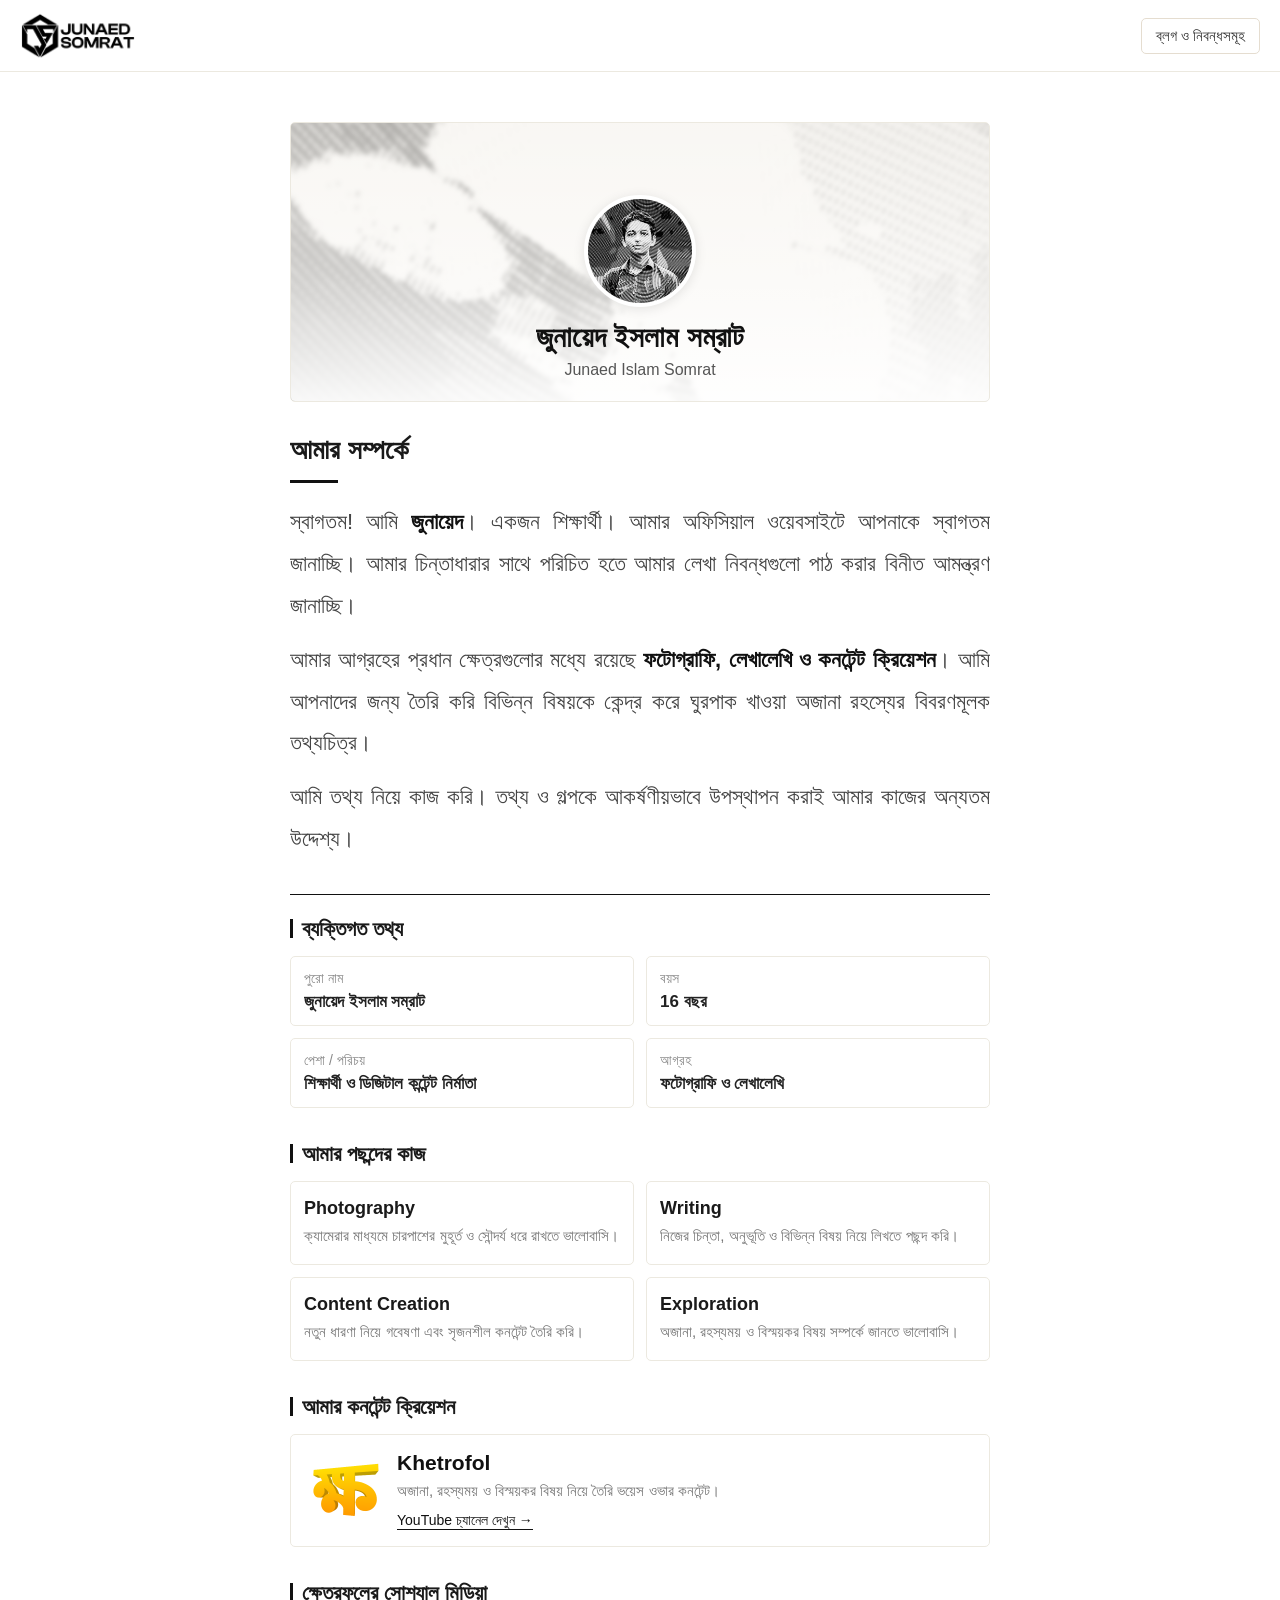
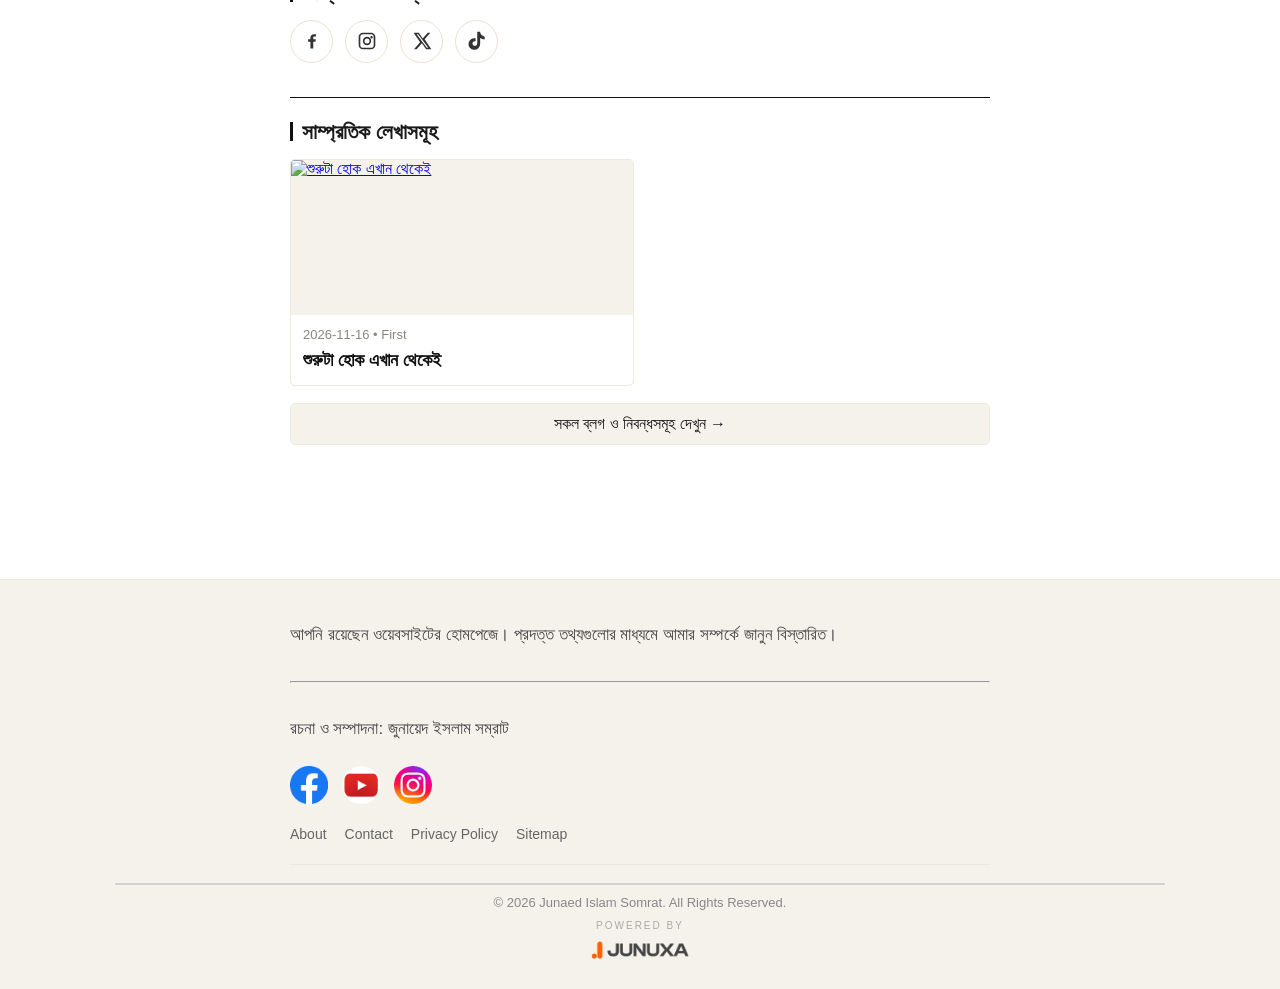
==== commit cc5b5cd4: "Remove Home and Blogs links from footer Removed links to Home and Blogs from footer." ====
--- a/index.html
+++ b/index.html
@@ -1073,8 +1073,8 @@
 
     <div class="footer-links">
 
-      <a href="/">Home</a>
-      <a href="/blog">Blogs</a>
+      
+      
       <a href="/about/">About</a>
       <a href="/contact/">Contact</a>
       <a href="/privacy/">Privacy Policy</a>
